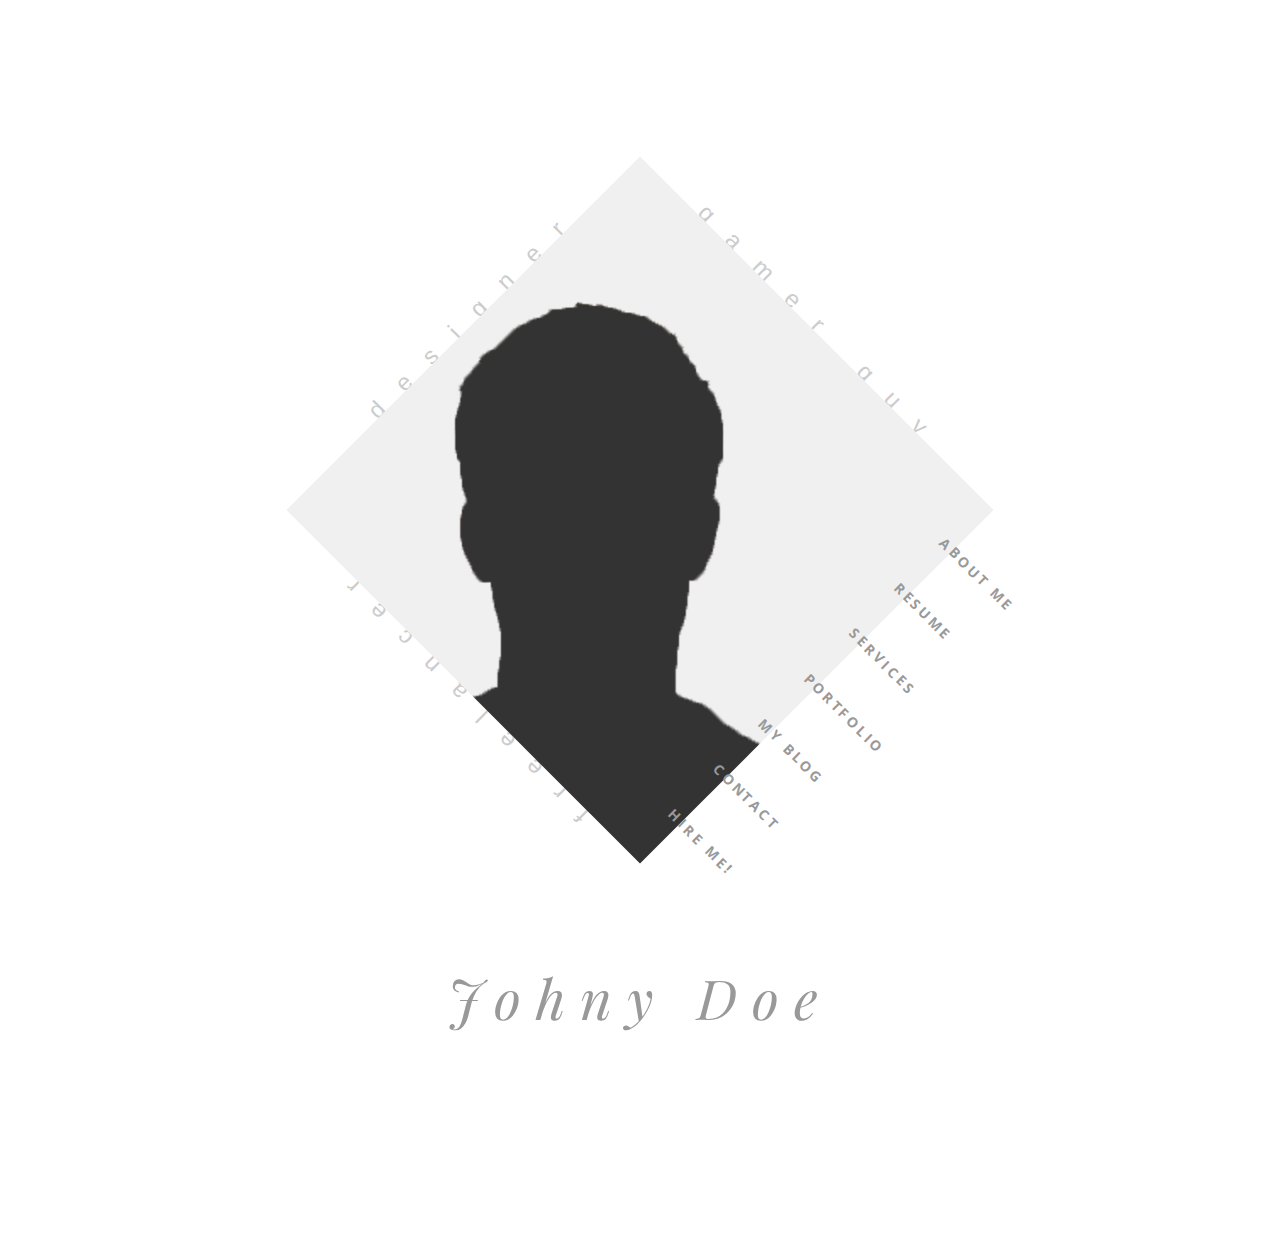
==== index.html @ eb5419cf "Add files via upload" ====
<!DOCTYPE html>
<html class='no-js' >
	
	<head>
		<meta charset="utf-8">
		<meta http-equiv="X-UA-Compatible" content="IE=edge">
		<meta name="viewport" content="width=device-width, initial-scale=1">
		<!-- The above 3 meta tags *must* come first in the head; any other head content must come *after* these tags -->
	
		
		<title>Symp - Responsive One Page VCard/Resume HTML Template</title>
		
		<!--[if lt IE 9]>
		  <script src="//html5shim.googlecode.com/svn/trunk/html5.js"></script>
		<![endif]-->
		
		<link rel='stylesheet' type='text/css' href='bootstrap/css/bootstrap.min.css' >
		<link rel='stylesheet' type='text/css' href='css/ionicons.min.css' >
		
		<link rel='stylesheet' type='text/css' href='css/owl.carousel.css' >
		<link rel='stylesheet' type='text/css' href='css/owl.theme.css' >
		<link rel='stylesheet' type='text/css' href='css/owl.transitions.css' >
		<link rel='stylesheet' type='text/css' href='css/magnific-popup.css' >
		<link rel='stylesheet' type='text/css' href='css/style.css' >
		<link rel='stylesheet' type='text/css' href='css/color-default.css' >
		
		
	</head>
	
	<body>
		
		<!--=============================================================================
			Preloader
		===============================================================================-->
		<div id='preloader' >
			<div class='loader' >
				<img src='img/load.gif' alt='symp' >
			</div>
		</div>
		
		
		
		<!--=============================================================================
			Main Wrapper
		===============================================================================-->
		<div id='wrapper' >
			
			<!--=============================================================================
				Front Section
			===============================================================================-->
			<section class='front-section' >
				
				<div class='container' >
					
					
					<div class='transition-mask' ></div>
					
					
					<div class='front-person-img' >
						
						<!--person's image-->
						<img src='img/man1.png' alt='Symp' >
						<!--/person's image-->
						
					</div>
					
					<!--person's titles-->
					<div class='front-person-titles' >
						
						<!--title1-->
						<span class='t1' >
							Designer
						</span>
						<!--/title1-->
						
						<!--title2-->
						<span class='t2' >
							Gamer guy
						</span>
						<!--/title2-->
						
						<!--title3-->
						<span class='t3' >
							Freelancer
						</span>
						<!--/title3-->
						
					</div>
					<!--/person's titles-->
					
					<nav class='front-person-links' >
						
						<!--
							navigation links, data-section attribute points towards the section with id to be opened. 
						-->
						
						<ul>
							
							<li>
								<a href='#' data-section='about' >About Me</a>
							</li>
							
							<li>
								<a href='#' data-section='resume' >Resume</a>
							</li>
							
							<li>
								<a href='#' data-section='services' >Services</a>
							</li>
							
							<li>
								<a href='#' data-section='portfolio' >Portfolio</a>
							</li>
							
							<li>
								<a href='#' data-section='blog' >My Blog</a>
							</li>
							
							<li>
								<a href='#' data-section='contact' >Contact</a>
							</li>
							
							<li>
								<a href='#' >Hire Me!</a>
							</li>
							
						</ul>
						
					</nav>
					
					
					
					<div class='front-heading text-center' >
						
						<h2>
							Johny Doe
						</h2>
						
					
						
					</div>
					
					
				</div>
				
			</section>
			<!--=============================================================================
				/Front Section
			===============================================================================-->
		
			<!--=============================================================================
				About Section
			===============================================================================-->
			<section id='about' class='about-section section' >
				
				<div class='basic-info section-block' >
					
					<div class='container' >
					
						<div class='section-header text-center' >
							
							<h2>Basic Info About Me</h2>
							
							<!--divider-->
							<div class='divider-draft center' ></div>
							<!--/divider-->
							
							
						</div>
						
						<div class='row' >
							
							<div class='col-md-4' >
								<div class='about-person-img' >
									
									<img src='img/man2.png' alt='symp'>
									
								</div>
							
							</div>
							
							
							<div class='col-md-8 about-info' >
								
								
								
								
								<p>
									Lorem ipsum dolor sit amet, in quodsi vulputate pro. Ius illum vocent mediocritatem an, cum dicta iriure at. Ubique maluisset vel te, his dico vituperata ut. Pro ei phaedrum maluisset. Ex audire suavitate has, ei quodsi tacimates sapientem sed, pri zril ubique ut. Te cum tation munere noluisse. Enim torquatos ne pri, eum mollis salutandi corrumpit et, fugit apeirian duo ad. Ad oportere voluptatibus nec, sea ei civibus praesent. At timeam expetenda inciderint has. Invidunt constituto ne per, paulo omnium quaerendum his eu, cu congue consul cetero cum. Solet honestatis et eum. Lorem ipsum dolor sit amet, in quodsi vulputate pro. Ius illum vocent mediocritatem an, cum dicta iriure at. Ubique maluisset vel te, his dico vituperata ut. Pro ei phaedrum maluisset. Ex audire suavitate has, ei quodsi tacimates sapientem sed, pri zril ubique ut. Te cum tation munere noluisse. Enim torquatos ne pri, eum mollis salutandi corrumpit et, fugit apeirian duo ad.
								</p>
								
								<div class='clearfix' ></div>
								
								
								<ul class='info-list' >
									
									<li>
										<div class='inner' >
											<h4>Name</h4>
											<p>Johny Doe</p>
										</div>
									</li>
									<li>
										<div class='inner' >
											<h4>Age</h4>
											<p>24 Years</p>
										</div>
									</li>
									<li>
										<div class='inner' >
											<h4>Website</h4>
											<p>example.com</p>
										</div>
									</li>
									<li>
										<div class='inner' >
											<h4>Hometown</h4>
											<p>Dokri</p>
										</div>
									</li>
									
									
									
								</ul>
								
								<a href='#' class='symp-btn' >Hire Me For Work</a>
								
								<a href='#' class='symp-btn link-btn' ><i class='ion-ios-download' ></i>Download Resume</a>
								
							</div>
						
							
						
						</div>
						
						
						
						
					</div>
					
					
				</div>
				
				<div class='about-icons section-block' >
					
					<div class='container' >
						
						<div class='row' >
							
							<div class='col-md-3' >
								<div class='service' >
									
									<div class='icon' >
										<i class='ion-ios-lightbulb' ></i>
									</div>
									
									<div class='content' >
										
										<h4>Creative</h4>
										
										<p>
											Ut aboramus, numquam corpora qui naex. Dolore aliquando id duo, voluptua laboramus quo ad.
										</p>
										
									</div>
									
								</div>
							</div>
							
							<div class='col-md-3' >
								<div class='service' >
									
									<div class='icon' >
										<i class='ion-trophy' ></i>
									</div>
									
									<div class='content' >
										
										<h4>Winner</h4>
										
										<p>
											Ut aboramus, numquam corpora qui naex. Dolore aliquando id duo, voluptua laboramus quo ad.
										</p>
										
									</div>
									
								</div>
							</div>
							
							<div class='col-md-3' >
								<div class='service' >
									
									<div class='icon' >
										<i class='ion-ios-glasses' ></i>
									</div>
									
									<div class='content' >
										
										<h4>Smart</h4>
										
										<p>
											Ut aboramus, numquam corpora qui naex. Dolore aliquando id duo, voluptua laboramus quo ad.
										</p>
										
									</div>
									
								</div>
							</div>
							
							<div class='col-md-3' >
								<div class='service' >
									
									<div class='icon' >
										<i class='ion-ios-bolt' ></i>
									</div>
									
									<div class='content' >
										
										<h4>Powerful</h4>
										
										<p>
											Ut aboramus, numquam corpora qui naex. Dolore aliquando id duo, voluptua laboramus quo ad.
										</p>
										
									</div>
									
								</div>
							</div>
							
							
							
							<div class='col-md-3' >
								<div class='service' >
									
									<div class='icon' >
										<i class='ion-help-buoy' ></i>
									</div>
									
									<div class='content' >
										
										<h4>Helper</h4>
										
										<p>
											Ut aboramus, numquam corpora qui naex. Dolore aliquando id duo, voluptua laboramus quo ad.
										</p>
										
									</div>
									
								</div>
							</div>
							
							<div class='col-md-3' >
								<div class='service' >
									
									<div class='icon' >
										<i class='ion-happy' ></i>
									</div>
									
									<div class='content' >
										
										<h4>Intelligent</h4>
										
										<p>
											Ut aboramus, numquam corpora qui naex. Dolore aliquando id duo, voluptua laboramus quo ad.
										</p>
										
									</div>
									
								</div>
							</div>
							
							<div class='col-md-3' >
								<div class='service' >
									
									<div class='icon' >
										<i class='ion-ios-game-controller-b' ></i>
									</div>
									
									<div class='content' >
										
										<h4>Gamer</h4>
										
										<p>
											Ut aboramus, numquam corpora qui naex. Dolore aliquando id duo, voluptua laboramus quo ad.
										</p>
										
									</div>
									
								</div>
							</div>
							
							<div class='col-md-3' >
								<div class='service' >
									
									<div class='icon' >
										<i class='ion-ios-pulse-strong' ></i>
									</div>
									
									<div class='content' >
										
										<h4>Healthy</h4>
										
										<p>
											Ut aboramus, numquam corpora qui naex. Dolore aliquando id duo, voluptua laboramus quo ad.
										</p>
										
									</div>
									
								</div>
							</div>
							
							
							
							
						</div>
						
						
					</div>
				</div>
				
				<div class='funfacts-block section-block' data-stellar-background-ratio='.2' >
					
					<div class='container' >
						
						<div class='row' >
							
							<div class='col-md-3 col-sm-6 funfact' >
								<div class='content' >
									<h4>243</h4>
									<p>Awards Won</p>
								</div>
							</div>
							
							<div class='col-md-3 col-sm-6 funfact' >
								<div class='content' >
									<h4>845</h4>
									<p>Happy Customers</p>
								</div>
							</div>
							
							<div class='col-md-3 col-sm-6 funfact' >
								<div class='content' >
									<h4>938</h4>
									<p>Projects Done</p>
								</div>
							</div>
							
							<div class='col-md-3 col-sm-6 funfact' >
								<div class='content' >
									<h4>342</h4>
									<p>Games Played</p>
								</div>
							</div>
							
						</div>
						
					</div>
					
				</div>
				
				<div class='testimonials-block section-block' >
					<div class='container' >
					
						<div class='section-header text-center' >
							
							<h2 class='animate text-over-block' >Testimonials</h2>
							
							
							<!--divider-->
							<div class='divider-draft center' ></div>
							<!--/divider-->
							
							
						</div>
						
						<div class='row' >
							
							<div class='col-md-8 col-md-offset-2' >
								
								<div class='testimonials-slider' >
									
									<div class='testimonial' >
										<p>
											
											Ad optere volibus nec, sea ei civibus prasent. At timeam expetenda inciderint has. Invidunt constituto ne per, paulo omnium queum his eu, cu congue consul cetero. Invidunt constituto ne per, paulo omnium his eu, cu congue consul cetero.
										
										</p>
										
										<div class='author' >
											<h4>Jack Smith</h4>
											<p>CEO at Google</p>
										</div>
									</div>
									
									<div class='testimonial' >
										<p>
											Ad oportere voluptatibus nec, sea ei civibus praesent. At timeam expetenda inciderint has. Invidunt constituto ne per, paulo omnium quaerendum his eu, cu congue consul cetero. Invidunt constituto ne per, paulo omnium quaerendum his eu, cu congue consul cetero.
										</p>
										
										<div class='author' >
											<h4>Jessica Smith</h4>
											<p>CEO at Google</p>
										</div>
									</div>
									
									<div class='testimonial' >
										<p>
											Ad oportere voluptatibus nec, sea ei civibus praesent. At timeam expetenda inciderint has. Invidunt constituto ne per, paulo omnium quaerendum his eu, cu congue consul cetero. Invidunt constituto ne per, paulo omnium quaerendum his eu, cu congue consul cetero.
										</p>
										
										<div class='author' >
											<h4>Jim Smith</h4>
											<p>CEO at Google</p>
										</div>
									</div>
									
									
									
									
								</div>
								
							</div>
							
						</div>
					
					</div>
				</div>
				
				<div class='footer bg-lightgray section-block' >
					
					<div class='container' >
						
						<div class='row' >
							
							<div class='col-xs-6 text-left' >
								<h4>Johny Doe</h4>
							</div>
							
							<div class='col-xs-6 text-right' >
								<ul class='footer-social' >
									<li>
										<a href='#' >
											<i class='ion-social-facebook' ></i>
										</a>
									</li>
									<li>
										<a href='#' >
											<i class='ion-social-twitter' ></i>
										</a>
									</li>
									<li>
										<a href='#' >
											<i class='ion-social-pinterest' ></i>
										</a>
									</li>
									<li>
										<a href='#' >
											<i class='ion-social-dribbble' ></i>
										</a>
									</li>
								</ul>
							</div>
							
						</div>
						
						
					</div>
					
				</div>
				
				
			</section>
			<!--=============================================================================
				/About Section
			===============================================================================-->
			
			<!--=============================================================================
				Resume Section
			===============================================================================-->
			<section id='resume' class='resume-section section' >
				
				<div class='container' >
					<div class='row' >
						<div class='col-md-6 col-md-offset-3' >
							<div class='section-header text-center' >
								
								<h2 class='animate text-over-block' >My Resume</h2>
								
								<!--divider-->
								<div class='divider-draft center' ></div>
								<!--/divider-->
								
								
							</div>
						</div>
					</div>
				</div>
				
				<div class='timeline-block section-block' >
					<div class='container' >
						<ul class='timeline' >
							
							<li class='timeline-header' >
								<h4>Education</h4>
							</li>
							
							<li>
								
								<div class='timeline-desc' >
									
									<h4>2005-2007</h4>
									
								</div>
								
								<div class='timeline-content' >
									
									<h4>Masters Degree</h4>
									<span>@CSS College Larkana</span>
									
									<p>
										Consul latine iudicabit eu vel. Cu has animal eruditi voluptatibus. Eu volumus explicari sed. Mel mutat vituperata suscipiantur et, et fabellas explicari adipiscing quo.
									</p>
									
								</div>
								
							</li>
							
							<li class='inverse' >
								
								<div class='timeline-desc' >
									
									<h4>2005-2007</h4>
									
								</div>
								
								<div class='timeline-content' >
									
									<h4>Masters Degree</h4>
									<span>@CSS College Larkana</span>
									
									<p>
										Consul latine iudicabit eu vel. Cu has animal eruditi voluptatibus. Eu volumus explicari sed. Mel mutat vituperata suscipiantur et, et fabellas explicari adipiscing quo.
									</p>
									
								</div>
								
							</li>
							
							<li>
								
								<div class='timeline-desc' >
									
									<h4>2005-2007</h4>
									
								</div>
								
								<div class='timeline-content' >
									
									<h4>Masters Degree</h4>
									<span>@CSS College Larkana</span>
									
									<p>
										Consul latine iudicabit eu vel. Cu has animal eruditi voluptatibus. Eu volumus explicari sed. Mel mutat vituperata suscipiantur et, et fabellas explicari adipiscing quo.
									</p>
									
								</div>
								
							</li>
							
							
							<li class='timeline-header' >
								<h4>Experience</h4>
							</li>
							
							
							<li>
								
								<div class='timeline-desc' >
									
									<h4>2005-2007</h4>
									
								</div>
								
								<div class='timeline-content' >
									
									<h4>Web Designer</h4>
									<span>@Themeforest</span>
									
									<p>
										Consul latine iudicabit eu vel. Cu has animal eruditi voluptatibus. Eu volumus explicari sed. Mel mutat vituperata suscipiantur et, et fabellas explicari adipiscing quo.
									</p>
									
								</div>
								
							</li>
							
							<li class='inverse' >
								
								<div class='timeline-desc' >
									
									<h4>2005-2007</h4>
									
								</div>
								
								<div class='timeline-content' >
									
									<h4>Web Developer</h4>
									<span>@CodeCanyon</span>
									
									<p>
										Consul latine iudicabit eu vel. Cu has animal eruditi voluptatibus. Eu volumus explicari sed. Mel mutat vituperata suscipiantur et, et fabellas explicari adipiscing quo.
									</p>
									
								</div>
								
							</li>
							
							<li>
								
								<div class='timeline-desc' >
									
									<h4>2005-2007</h4>
									
								</div>
								
								<div class='timeline-content' >
									
									<h4>Blogger</h4>
									<span>@blogspot</span>
									
									<p>
										Consul latine iudicabit eu vel. Cu has animal eruditi voluptatibus. Eu volumus explicari sed. Mel mutat vituperata suscipiantur et, et fabellas explicari adipiscing quo.
									</p>
									
								</div>
								
							</li>
							
							
						</ul>
					</div>
				</div>
				
				<div class='hobbies-block bg-lightgray section-block' >
					<div class='container' >
						
						<div class='section-header text-center' >
							<h2 class='animate text-over-block' >My Hobbies</h2>
							<!--divider-->
							<div class='divider-draft center' ></div>
							<!--/divider-->
						</div>
						
						<div class='row' >
							
							<div class='col-md-2 col-sm-4 col-xs-6' >
								
								<div class='hobby' >
									
									<div class='icon' >
										<i class='ion-ios-game-controller-b' ></i>
									</div>
									
									<h4>Gaming</h4>
									
								</div>
								
							</div>
							
							<div class='col-md-2 col-sm-4 col-xs-6' >
								
								<div class='hobby' >
									
									<div class='icon' >
										<i class='ion-ios-book' ></i>
									</div>
									
									<h4>Reading</h4>
									
								</div>
								
							</div>
							
							<div class='col-md-2 col-sm-4 col-xs-6' >
								
								<div class='hobby' >
									
									<div class='icon' >
										<i class='ion-ios-chatboxes' ></i>
									</div>
									
									<h4>Chat</h4>
									
								</div>
								
							</div>
							
							<div class='col-md-2 col-sm-4 col-xs-6' >
								
								<div class='hobby' >
									
									<div class='icon' >
										<i class='ion-ios-musical-notes' ></i>
									</div>
									
									<h4>Music</h4>
									
								</div>
								
							</div>
							
							<div class='col-md-2 col-sm-4 col-xs-6' >
								
								<div class='hobby' >
									
									<div class='icon' >
										<i class='ion-beer' ></i>
									</div>
									
									<h4>Drinking</h4>
									
								</div>
								
							</div>
							
							<div class='col-md-2 col-sm-4 col-xs-6' >
								
								<div class='hobby' >
									
									<div class='icon' >
										<i class='ion-ios-football' ></i>
									</div>
									
									<h4>Football</h4>
									
								</div>
								
							</div>
							
							
							
						</div>
						
						
						
					</div>
				</div>
				
				<div class='skills-block section-block' >
					
					<div class='container' >
					
						<div class='section-header text-center' >
							<h2 class='animate text-over-block' >My Skills</h2>
							
							<!--divider-->
							<div class='divider-draft center' ></div>
							<!--/divider-->
							
						</div>
						
						
						<div class='row' >
							
							<div class='col-md-6' >
								
								<div class='skill' >
									
									<h4>HTML/CSS</h4>
									
									<div class='skill-bar' data-percent='90' >
										<div class='bar' >
											<div class='percent' >90%</div>
										</div>
									</div>
									
								</div>
								
								<div class='skill' >
									
									<h4>php</h4>
									
									<div class='skill-bar' data-percent='70' >
										<div class='bar' >
											<div class='percent' >70%</div>
										</div>
									</div>
									
								</div>
								
								<div class='skill' >
									
									<h4>HTML/CSS</h4>
									
									<div class='skill-bar' data-percent='90' >
										<div class='bar' >
											<div class='percent' >90%</div>
										</div>
									</div>
									
								</div>
								
								
								
							</div>
							
							<div class='col-md-6' >
								
								<div class='skill' >
									
									<h4>VB</h4>
									
									<div class='skill-bar' data-percent='90' >
										<div class='bar' >
											<div class='percent' >90%</div>
										</div>
									</div>
									
								</div>
								
								<div class='skill' >
									
									<h4>Wordpress</h4>
									
									<div class='skill-bar' data-percent='85' >
										<div class='bar' >
											<div class='percent' >85%</div>
										</div>
									</div>
									
								</div>
								
								<div class='skill' >
									
									<h4>SEO</h4>
									
									<div class='skill-bar' data-percent='95' >
										<div class='bar' >
											<div class='percent' >95%</div>
										</div>
									</div>
									
								</div>
								
								
								
							</div>
							
							
							
						</div>
						
					</div>
					
				</div>
				
				<div class='footer bg-lightgray section-block' >
					
					<div class='container' >
						
						<div class='row' >
							
							<div class='col-xs-6 text-left' >
								<h4>Johny Doe</h4>
							</div>
							
							<div class='col-xs-6 text-right' >
								<ul class='footer-social' >
									<li>
										<a href='#' >
											<i class='ion-social-facebook' ></i>
										</a>
									</li>
									<li>
										<a href='#' >
											<i class='ion-social-twitter' ></i>
										</a>
									</li>
									<li>
										<a href='#' >
											<i class='ion-social-pinterest' ></i>
										</a>
									</li>
									<li>
										<a href='#' >
											<i class='ion-social-dribbble' ></i>
										</a>
									</li>
								</ul>
							</div>
							
						</div>
						
						
					</div>
					
				</div>
				
				
			</section>
			<!--=============================================================================
				/Resume Section
			===============================================================================-->
			
			
			<!--=============================================================================
				Services Section
			===============================================================================-->
			<section id='services' class='services-section section' >
				
				<div class='container' >
					<div class='row' >
						<div class='col-md-6 col-md-offset-3' >
							<div class='section-header main-title text-center' >
								
								<h2 class='animate text-over-block' >My Services</h2>
								
								<!--divider-->
								<div class='divider-draft center' ></div>
								<!--/divider-->
								
								<p>
									I provide <b>high quality</b> services. My services that I provide are listed below. Hope you will like them. Lorem ipsum dolor.
								</p>
								
							</div>
						</div>
					</div>
				</div>
				
				<div class='services-block section-block' >
					
					<div class='container' >
						
						<div class='row' >
							
							<div class='col-md-3' >
								<div class='service' >
									<div class='icon' >
										<i class='ion-ios-camera' ></i>
									</div>
									
									<div class='content' >
										
										<h4>Photography</h4>
										
										<p>
											Ut aboramus, numquam corpora qui naex. Dolore aliquando id duo, voluptua laboramus quo ad.
										</p>
										
									</div>
								</div>
							</div>
							
							<div class='col-md-3' >
								<div class='service' >
									<div class='icon' >
										<i class='ion-code' ></i>
									</div>
									
									<div class='content' >
										
										<h4>Coding</h4>
										
										<p>
											Ut aboramus, numquam corpora qui naex. Dolore aliquando id duo, voluptua laboramus quo ad.
										</p>
										
									</div>
								</div>
							</div>
							
							<div class='col-md-3' >
								<div class='service' >
									<div class='icon' >
										<i class='ion-ios-lightbulb' ></i>
									</div>
									
									<div class='content' >
										
										<h4>Creativity</h4>
										
										<p>
											Ut aboramus, numquam corpora qui naex. Dolore aliquando id duo, voluptua laboramus quo ad.
										</p>
										
									</div>
								</div>
							</div>
							
							<div class='col-md-3' >
								<div class='service' >
									<div class='icon' >
										<i class='ion-ios-monitor' ></i>
									</div>
									
									<div class='content' >
										
										<h4>Web Design</h4>
										
										<p>
											Ut aboramus, numquam corpora qui naex. Dolore aliquando id duo, voluptua laboramus quo ad.
										</p>
										
									</div>
								</div>
							</div>
							
						</div>
						
						<div class='row' >
							
							<div class='col-md-3' >
								<div class='service' >
									<div class='icon' >
										<i class='ion-ios-camera' ></i>
									</div>
									
									<div class='content' >
										
										<h4>Photography</h4>
										
										<p>
											Ut aboramus, numquam corpora qui naex. Dolore aliquando id duo, voluptua laboramus quo ad.
										</p>
										
									</div>
								</div>
							</div>
							
							<div class='col-md-3' >
								<div class='service' >
									<div class='icon' >
										<i class='ion-code' ></i>
									</div>
									
									<div class='content' >
										
										<h4>Coding</h4>
										
										<p>
											Ut aboramus, numquam corpora qui naex. Dolore aliquando id duo, voluptua laboramus quo ad.
										</p>
										
									</div>
								</div>
							</div>
							
							<div class='col-md-3' >
								<div class='service' >
									<div class='icon' >
										<i class='ion-ios-lightbulb' ></i>
									</div>
									
									<div class='content' >
										
										<h4>Creativity</h4>
										
										<p>
											Ut aboramus, numquam corpora qui naex. Dolore aliquando id duo, voluptua laboramus quo ad.
										</p>
										
									</div>
								</div>
							</div>
							
							<div class='col-md-3' >
								<div class='service' >
									<div class='icon' >
										<i class='ion-ios-monitor' ></i>
									</div>
									
									<div class='content' >
										
										<h4>Web Design</h4>
										
										<p>
											Ut aboramus, numquam corpora qui naex. Dolore aliquando id duo, voluptua laboramus quo ad.
										</p>
										
									</div>
								</div>
							</div>
							
						</div>
						
					</div>
					
				</div>
				
				<div class='pricing-block section-block' >
					<div class='container' >
						
						<div class='section-header text-center' >
							<h2 class='animate text-over-block' >Pricing</h2>
							<!--divider-->
							<div class='divider-draft center' ></div>
							<!--/divider-->
							<p>
								How much I charge
							</p>
						</div>
						
						<div class='row' >
							
							<div class='col-md-4 text-center' >
								
								<div class='pricing-table' >
									
									<div class='header' >
										
										<h4>Personal</h4>
										
										<div class='price' >
											<span class='currency' >$</span>
											<span class='amount' >29</span>
											<span class='period' >/mo</span>
										</div>
										
										
									</div>
									
									<ul class='table-items' >
										
										<li>
											Logo Design
										</li>
										<li>
											PSD to HTML
										</li>
										<li>
											Fixed to Responsive
										</li>
										<li>
											App Development
										</li>
										<li>
											Photography
										</li>
										
									</ul>
									
									<a href='#' class='table-btn' >
										Choose This
									</a>
									
								</div>
								
							</div>
							
							<div class='col-md-4 text-center' >
								
								<div class='pricing-table' >
									
									<div class='header' >
										
										<h4>Creative</h4>
										
										<div class='price' >
											<span class='currency' >$</span>
											<span class='amount' >39</span>
											<span class='period' >/mo</span>
										</div>
										
									</div>
									
									<ul class='table-items' >
										
										<li>
											Logo Design
										</li>
										<li>
											PSD to HTML
										</li>
										<li>
											Fixed to Responsive
										</li>
										<li>
											App Development
										</li>
										<li>
											Photography
										</li>
										
									</ul>
									
									<a href='#' class='table-btn' >
										Choose This
									</a>
									
								</div>
								
							</div>
							
							<div class='col-md-4 text-center' >
								
								<div class='pricing-table' >
									
									<div class='header' >
										
										<h4>Ultimate</h4>
										
										<div class='price' >
											<span class='currency' >$</span>
											<span class='amount' >42</span>
											<span class='period' >/mo</span>
										</div>
										
										
									</div>
									
									<ul class='table-items' >
										
										<li>
											Logo Design
										</li>
										<li>
											PSD to HTML
										</li>
										<li>
											Fixed to Responsive
										</li>
										<li>
											App Development
										</li>
										<li>
											Photography
										</li>
										
									</ul>
									
									<a href='#' class='table-btn' >
										Choose This
									</a>
									
								</div>
								
							</div>
							
						</div>
						
					</div>
				</div>
				
				<div class='process-block bg-lightgray section-block' >
					<div class='container' >
						
						<div class='section-header text-center' >
							<h2>Work Process</h2>
							<!--divider-->
							<div class='divider-draft center' ></div>
							<!--/divider-->
						</div>
						
						<div class='row' >
							
							<div class='col-md-3' >
								
								<div class='process' >
									
									<div class='number' >
										<span>01</span>
									</div>
									
									<div class='content' >
										
										<h4>Design</h4>
										
										<p>
											Lorem ipsum dolor sit amet is simply a dummy text used by typeset industries. Lorem ipsum dolor.
										</p>
										
									</div>
									
								</div>
								
							</div>
							
							<div class='col-md-3' >
								
								<div class='process' >
									
									<div class='number' >
										<span>02</span>
									</div>
									
									<div class='content' >
										
										<h4>Develop</h4>
										
										<p>
											Lorem ipsum dolor sit amet is simply a dummy text used by typeset industries. Lorem ipsum dolor.
										</p>
										
									</div>
									
								</div>
								
							</div>
							
							<div class='col-md-3' >
								
								<div class='process' >
									
									<div class='number' >
										<span>03</span>
									</div>
									
									<div class='content' >
										
										<h4>Publish</h4>
										
										<p>
											Lorem ipsum dolor sit amet is simply a dummy text used by typeset industries. Lorem ipsum dolor.
										</p>
										
									</div>
									
								</div>
								
							</div>
							
							<div class='col-md-3' >
								
								<div class='process last' >
									
									<div class='number' >
										<span>04</span>
									</div>
									
									<div class='content' >
										
										<h4>Enjoy</h4>
										
										<p>
											Lorem ipsum dolor sit amet is simply a dummy text used by typeset industries. Lorem ipsum dolor.
										</p>
										
									</div>
									
								</div>
								
							</div>
							
							
							
						</div>
						
					</div>
				</div>
				
				<div class='testimonials-block section-block' >
					<div class='container' >
					
						<div class='section-header text-center' >
							
							<h2 class='animate text-over-block' >Testimonials</h2>
								
							<!--divider-->
							<div class='divider-draft center' ></div>
							<!--/divider-->
							
							
						</div>
						
						<div class='row' >
							
							<div class='col-md-8 col-md-offset-2' >
								
								<div class='testimonials-slider' >
									
									<div class='testimonial' >
										<p>
											Ad oportere voluptatibus nec, sea ei civibus praesent. At timeam expetenda inciderint has. Invidunt constituto ne per, paulo omnium quaerendum his eu, cu congue consul cetero. Invidunt constituto ne per, paulo omnium quaerendum his eu, cu congue consul cetero.
										</p>
										
										<div class='author' >
											<h4>Jack Smith</h4>
											<p>CEO at Google</p>
										</div>
									</div>
									
									<div class='testimonial' >
										<p>
											Ad oportere voluptatibus nec, sea ei civibus praesent. At timeam expetenda inciderint has. Invidunt constituto ne per, paulo omnium quaerendum his eu, cu congue consul cetero. Invidunt constituto ne per, paulo omnium quaerendum his eu, cu congue consul cetero.
										</p>
										
										<div class='author' >
											<h4>Jessica Smith</h4>
											<p>CEO at Google</p>
										</div>
									</div>
									
									<div class='testimonial' >
										<p>
											Ad oportere voluptatibus nec, sea ei civibus praesent. At timeam expetenda inciderint has. Invidunt constituto ne per, paulo omnium quaerendum his eu, cu congue consul cetero. Invidunt constituto ne per, paulo omnium quaerendum his eu, cu congue consul cetero.
										</p>
										
										<div class='author' >
											<h4>Jim Smith</h4>
											<p>CEO at Google</p>
										</div>
									</div>
									
									
									
									
								</div>
								
							</div>
							
						</div>
					
					</div>
				</div>
				
				<div class='footer bg-lightgray section-block' >
					
					<div class='container' >
						
						<div class='row' >
							
							<div class='col-xs-6 text-left' >
								<h4>Johny Doe</h4>
							</div>
							
							<div class='col-xs-6 text-right' >
								<ul class='footer-social' >
									<li>
										<a href='#' >
											<i class='ion-social-facebook' ></i>
										</a>
									</li>
									<li>
										<a href='#' >
											<i class='ion-social-twitter' ></i>
										</a>
									</li>
									<li>
										<a href='#' >
											<i class='ion-social-pinterest' ></i>
										</a>
									</li>
									<li>
										<a href='#' >
											<i class='ion-social-dribbble' ></i>
										</a>
									</li>
								</ul>
							</div>
							
						</div>
						
						
					</div>
					
				</div>
				
				
			</section>
			<!--=============================================================================
				/Services Section
			===============================================================================-->
			
			
			<!--=============================================================================
				Portfolio Section
			===============================================================================-->
			<section id='portfolio' class='portfolio-section section' >
				
				<div class='portfolio-block section-block' >
					
					<div class='container' >
					
						<div class='row' >
							<div class='col-md-6 col-md-offset-3' >
								
								<div class='section-header text-center' >
								
									<h2 class='animate text-over-block' >Portfolio</h2>
									
									<!--divider-->
									<div class='divider-draft center' ></div>
									<!--/divider-->
									
									<p>
										Check out my works. Lorem ipsum dolor sit amet is simply a dummy text. Lorem ipsum dolor sit amet.
									</p>
								
								</div>
								
							</div>
						</div>
						
						<div id='portfolio-filters' >
							<ul>
								<li>
									<a href='#' data-group='all' class='active' >All</a>
								</li>
								<li>
									<a href='#' data-group='web' >Web</a>
								</li>
								<li>
									<a href='#' data-group='tech' >Tech</a>
								</li>
								<li>
									<a href='#' data-group='photography' >Photography</a>
								</li>
							</ul>
						</div>
						
						<div id='portfolio-grid' class='portfolio-items' >
							
							<div class='item' data-groups='["all","web","photography"]' >
								<div class='inner' >
									
									<img alt='symp' src='img/portfolio/1.jpg' >
									
									<div class='caption' >
										
										<div class='caption-inner' >
										
											<h4>Project Title</h4>
											
											<ul class='links' >
												
												<li>
													<a href='work.html' >
														<i class='ion-ios-plus-empty' ></i>
													</a>
												</li>
												
												<li>
													<a href='img/portfolio/1.jpg' class='image-link' >
														<i class='ion-ios-search' ></i>
													</a>
												</li>
												
											</ul>
										
										</div>
										
										
									</div>
									
								</div>
							</div>
							
							<div class='item' data-groups='["all","photography","tech"]' >
								<div class='inner' >
									
									<img alt='symp' src='img/portfolio/2.jpg' >
									
									<div class='caption' >
										
										<div class='caption-inner' >
										
											<h4>Project Title</h4>
											
											<ul class='links' >
												
												<li>
													<a href='work.html' >
														<i class='ion-ios-plus-empty' ></i>
													</a>
												</li>
												
												<li>
													<a href='img/portfolio/2.jpg' class='image-link' >
														<i class='ion-ios-search' ></i>
													</a>
												</li>
												
											</ul>
										
										</div>
										
										
									</div>
									
								</div>
							</div>
							
							<div class='item' data-groups='["all","web","tech"]' >
								<div class='inner' >
									
									<img alt='symp' src='img/portfolio/3.jpg' >
									
									<div class='caption' >
										
										<div class='caption-inner' >
										
											<h4>Project Title</h4>
											
											<ul class='links' >
												
												<li>
													<a href='work.html' >
														<i class='ion-ios-plus-empty' ></i>
													</a>
												</li>
												
												<li>
													<a href='img/portfolio/3.jpg' class='image-link' >
														<i class='ion-ios-search' ></i>
													</a>
												</li>
												
											</ul>
										
										</div>
										
										
									</div>
									
								</div>
							</div>
							
							<div class='item' data-groups='["all","web"]' >
								<div class='inner' >
									
									<img alt='symp' src='img/portfolio/4.jpg' >
									
									<div class='caption' >
										
										<div class='caption-inner' >
										
											<h4>Project Title</h4>
											
											<ul class='links' >
												
												<li>
													<a href='work.html' >
														<i class='ion-ios-plus-empty' ></i>
													</a>
												</li>
												
												<li>
													<a href='img/portfolio/4.jpg' class='image-link' >
														<i class='ion-ios-search' ></i>
													</a>
												</li>
												
											</ul>
										
										</div>
										
										
									</div>
									
								</div>
							</div>
							
							<div class='item' data-groups='["all","tech"]' >
								<div class='inner' >
									
									<img alt='symp' src='img/portfolio/5.jpg' >
									
									<div class='caption' >
										
										<div class='caption-inner' >
										
											<h4>Project Title</h4>
											
											<ul class='links' >
												
												<li>
													<a href='work.html' >
														<i class='ion-ios-plus-empty' ></i>
													</a>
												</li>
												
												<li>
													<a href='img/portfolio/5.jpg' class='image-link' >
														<i class='ion-ios-search' ></i>
													</a>
												</li>
												
											</ul>
										
										</div>
										
										
									</div>
									
								</div>
							</div>
							
							<div class='item' data-groups='["all","photography"]' >
								<div class='inner' >
									
									<img alt='symp' src='img/portfolio/6.jpg' >
									
									<div class='caption' >
										
										<div class='caption-inner' >
										
											<h4>Project Title</h4>
											
											<ul class='links' >
												
												<li>
													<a href='work.html' >
														<i class='ion-ios-plus-empty' ></i>
													</a>
												</li>
												
												<li>
													<a href='img/portfolio/6.jpg' class='image-link' >
														<i class='ion-ios-search' ></i>
													</a>
												</li>
												
											</ul>
										
										</div>
										
										
									</div>
									
								</div>
							</div>
							
							<div class='item' data-groups='["all","web"]' >
								<div class='inner' >
									
									<img alt='symp' src='img/portfolio/7.jpg' >
									
									<div class='caption' >
										
										<div class='caption-inner' >
										
											<h4>Project Title</h4>
											
											<ul class='links' >
												
												<li>
													<a href='work.html' >
														<i class='ion-ios-plus-empty' ></i>
													</a>
												</li>
												
												<li>
													<a href='img/portfolio/7.jpg' class='image-link' >
														<i class='ion-ios-search' ></i>
													</a>
												</li>
												
											</ul>
										
										</div>
										
										
									</div>
									
								</div>
							</div>
							
							<div class='item' data-groups='["all","tech"]' >
								<div class='inner' >
									
									<img alt='symp' src='img/portfolio/8.jpg' >
									
									<div class='caption' >
										
										<div class='caption-inner' >
										
											<h4>Project Title</h4>
											
											<ul class='links' >
												
												<li>
													<a href='work.html' >
														<i class='ion-ios-plus-empty' ></i>
													</a>
												</li>
												
												<li>
													<a href='img/portfolio/8.jpg' class='image-link' >
														<i class='ion-ios-search' ></i>
													</a>
												</li>
												
											</ul>
										
										</div>
										
										
									</div>
									
								</div>
							</div>
							
							<div class='item' data-groups='["all","photography"]' >
								<div class='inner' >
									
									<img alt='symp' src='img/portfolio/9.jpg' >
									
									<div class='caption' >
										
										<div class='caption-inner' >
										
											<h4>Project Title</h4>
											
											<ul class='links' >
												
												<li>
													<a href='work.html' >
														<i class='ion-ios-plus-empty' ></i>
													</a>
												</li>
												
												<li>
													<a href='img/portfolio/9.jpg' class='image-link' >
														<i class='ion-ios-search' ></i>
													</a>
												</li>
												
											</ul>
										
										</div>
										
										
									</div>
									
								</div>
							</div>
							
							
							
						</div>
						
					</div>
					
				</div>
				
				<div class='footer bg-lightgray section-block' >
					
					<div class='container' >
						
						<div class='row' >
							
							<div class='col-xs-6 text-left' >
								<h4>Johny Doe</h4>
							</div>
							
							<div class='col-xs-6 text-right' >
								<ul class='footer-social' >
									<li>
										<a href='#' >
											<i class='ion-social-facebook' ></i>
										</a>
									</li>
									<li>
										<a href='#' >
											<i class='ion-social-twitter' ></i>
										</a>
									</li>
									<li>
										<a href='#' >
											<i class='ion-social-pinterest' ></i>
										</a>
									</li>
									<li>
										<a href='#' >
											<i class='ion-social-dribbble' ></i>
										</a>
									</li>
								</ul>
							</div>
							
						</div>
						
						
					</div>
					
				</div>
				
			</section>
			<!--=============================================================================
				/Portfolio Section
			===============================================================================-->
			
			
			<!--=============================================================================
				Blog Section
			===============================================================================-->
			<section id='blog' class='blog-section section' >
				
				<div class='container' >
					
					<div class='row' >
						
						<div class='col-md-6 col-md-offset-3' >
							<div class='section-header text-center' >
								
								<h2>My Blog</h2>
								
								<!--divider-->
								<div class='divider-draft center' ></div>
								<!--/divider-->
								
								<p>
									This is my blog where my thoughts live. Check it out to know more about me. Lorem ipsum dolor sit amet.
								</p>
								
							</div>
						</div>
						
					</div>
					
				</div>
			
				<div class='posts-block section-block' >
					
					<div class='container' >
						
						<div class='row' >
							
							<div class='col-md-8' >
								
								<div class='post' >
									
									<div class='media' >
										<img alt='symp' src='img/bg2.jpg' >
									</div>
									
									<div class='content' >
										
										<h4>
											<a href='post.html' >
												Simple Post With Image
											</a>
										</h4>
										
										<ul class='post-icons' >
											
											<li>
												<i class='ion-ios-person' ></i>
												<span>Johny Doe</span>
											</li>
											
											<li>
												<i class='ion-ios-clock' ></i>
												<span>14 June 2015</span>
											</li>
											
											<li>
												<i class='ion-ios-chatbubble' ></i>
												<span>5</span>
											</li>
											
											
											
										</ul>
										
										<p>
											Cu illud lorem putent vel. Eum in movet nostrum referrentur. His ne tantas tractatos. Sit eu saperet antiopam scripserit. Ei albucius consequuntur sea, no nominavi fabellas phaedrum his....
										</p>
										
										<a href='post.html' class='read-more' >
											Read More
											<i class='ion-ios-arrow-thin-right' ></i>
										</a>
										
									</div>
									
								</div>
								
								<div class='post' >
									
									<div class='media' >
										<img alt='symp' src='img/bg2.jpg' >
									</div>
									
									<div class='content' >
										
										<h4>
											<a href='post.html' >
												Simple Post With Image
											</a>
										</h4>
										
										<ul class='post-icons' >
											
											<li>
												<i class='ion-ios-person' ></i>
												<span>Johny Doe</span>
											</li>
											
											<li>
												<i class='ion-ios-clock' ></i>
												<span>14 June 2015</span>
											</li>
											
											<li>
												<i class='ion-ios-chatbubble' ></i>
												<span>5</span>
											</li>
											
											
											
										</ul>
										
										<p>
											Cu illud lorem putent vel. Eum in movet nostrum referrentur. His ne tantas tractatos. Sit eu saperet antiopam scripserit. Ei albucius consequuntur sea, no nominavi fabellas phaedrum his....
										</p>
										
										<a href='post.html' class='read-more' >
											Read More
											<i class='ion-ios-arrow-thin-right' ></i>
										</a>
										
									</div>
									
								</div>
								
								<div class='post' >
									
									<div class='media' >
										<img alt='symp' src='img/bg2.jpg' >
									</div>
									
									<div class='content' >
										
										<h4>
											<a href='post.html' >
												Simple Post With Image
											</a>
										</h4>
										
										<ul class='post-icons' >
											
											<li>
												<i class='ion-ios-person' ></i>
												<span>Johny Doe</span>
											</li>
											
											<li>
												<i class='ion-ios-clock' ></i>
												<span>14 June 2015</span>
											</li>
											
											<li>
												<i class='ion-ios-chatbubble' ></i>
												<span>5</span>
											</li>
											
											
											
										</ul>
										
										<p>
											Cu illud lorem putent vel. Eum in movet nostrum referrentur. His ne tantas tractatos. Sit eu saperet antiopam scripserit. Ei albucius consequuntur sea, no nominavi fabellas phaedrum his....
										</p>
										
										<a href='post.html' class='read-more' >
											Read More
											<i class='ion-ios-arrow-thin-right' ></i>
										</a>
										
									</div>
									
								</div>
								
								<div class='post-more' >
									<a href='#' class='more-link' >
										Load More
									</a>
								</div>
								
							</div>
							
							<div class='col-md-4' >
								
								<div class='sidebar' >
									
									<div class='sidebar-widget' >
										
										<div class='search-box' >
											
											<input type='text' placeholder='Search' class='search-input' >
											
											<a class='search-btn' href='#' >
												<i class='ion-ios-search' ></i>
											</a>
											
										</div>
										
									</div>
									
									<div class='sidebar-widget' >
										<div class='categories-widget' >
										
											<div class='widget-header' >
												<h4>
													<i class='ion-ios-folder' ></i> Categories
												</h4>
											</div>
											
											<ul class='sidebar-list' >
												
												<li>
													<a href='#' >Web Design</a>
												</li>
												
												<li>
													<a href='#' >Travel</a>
												</li>
												
												<li>
													<a href='#' >Life Style</a>
												</li>
												
												<li>
													<a href='#' >Photography</a>
												</li>
												
												<li>
													<a href='#' >Technology</a>
												</li>
												
												
												
											</ul>
										
										</div>
									</div>
									
									<div class='sidebar-widget' >
										
										<div class='widget-header' >
											<h4>
												<i class='ion-document' ></i>
												Recent Posts
											</h4>
										</div>
										
										
											<ul class='sidebar-list' >
												
												<li>
													<a href='#' >
														Your Recent Post's Title. Lorem ipsum dolor sit amet is simply a dummy text.
													</a>
												</li>
												
												<li>
													<a href='#' >
														Your Recent Post's Title. Lorem ipsum dolor sit amet is simply a dummy text.
													</a>
												</li>
												
												<li>
													<a href='#' >
														Your Recent Post's Title. Lorem ipsum dolor sit amet is simply a dummy text.
													</a>
												</li>
												
												<li>
													<a href='#' >
														Your Recent Post's Title. Lorem ipsum dolor sit amet is simply a dummy text.
													</a>
												</li>
												
												
												
											</ul>
										
										
									</div>
									
									<div class='sidebar-widget' >
										<div class='widget-header' >
											
											<h4>
												<i class='ion-archive' ></i>
												Archives
											</h4>
											
											<ul class='sidebar-list' >
												
												<li>
													<a href='#' >
														June (14)
													</a>
												</li>
												
												<li>
													<a href='#' >
														July (10)
													</a>
												</li>
												
												<li>
													<a href='#' >
														August(6)
													</a>
												</li>
												
												
												<li>
													<a href='#' >
														September(7)
													</a>
												</li>
												
												
											
											</ul>
											
										</div>
									</div>
									
									<div class='sidebar-widget' >
										<div class='widget-header' >
											<h4>
												<i class='ion-ios-pricetag' ></i>
												Tags
											</h4>
										</div>
										
										<ul class='sidebar-list list-inline' >
											<li>
												<a href='#' >Design</a>
											</li>
											<li>
												<a href='#' >Tech</a>
											</li>
											<li>
												<a href='#' >Web</a>
											</li>
											<li>
												<a href='#' >Modern</a>
											</li>
											<li>
												<a href='#' >Photography</a>
											</li>
											<li>
												<a href='#' >Life</a>
											</li>
											<li>
												<a href='#' >App</a>
											</li>
											<li>
												<a href='#' >Template</a>
											</li>
											
										</ul>
										
									</div>
									
								</div>
								
							</div>
							
						
						</div>
						
					</div>
					
				</div>
				
				
				<div class='footer bg-lightgray section-block' >
					
					<div class='container' >
						
						<div class='row' >
							
							<div class='col-xs-6 text-left' >
								<h4>Johny Doe</h4>
							</div>
							
							<div class='col-xs-6 text-right' >
								<ul class='footer-social' >
									<li>
										<a href='#' >
											<i class='ion-social-facebook' ></i>
										</a>
									</li>
									<li>
										<a href='#' >
											<i class='ion-social-twitter' ></i>
										</a>
									</li>
									<li>
										<a href='#' >
											<i class='ion-social-pinterest' ></i>
										</a>
									</li>
									<li>
										<a href='#' >
											<i class='ion-social-dribbble' ></i>
										</a>
									</li>
								</ul>
							</div>
							
						</div>
						
						
					</div>
					
				</div>
				
				
			</section>
			<!--=============================================================================
				/Blog Section
			===============================================================================-->
			
			
			<!--=============================================================================
				Contact Section
			===============================================================================-->
			<section id='contact' class='contact-section section' >
				
				<div class='contact-block section-block' >
					<div class='container' >
						<div class='row' >
							<div class='col-md-6 col-md-offset-3' >
							
								<div class='section-header text-center' >
									<h2 class='animate text-over-block' >Contact Me</h2>
									<!--divider-->
									<div class='divider-draft center' ></div>
									<!--/divider-->
									<p>
										I'm available for freelancing. If you want something to be built or just to say hi, feel free to shoot me a message.
									</p>
								</div>
							
							</div>
						</div>
						
						<div class='row' >
							<div class='col-md-8 col-md-offset-2' >
								
								<form id='contact-form' class='contact-form' action='mail.php' method='post' data-toggle='validator' >
									
									<div id='contact-form-result' ></div>
									
									<div class='row' >
										
										<div class='col-md-6' >
											
											<div class='form-group' >
												<input type='text' class='form-control' placeholder='Name' required>
												
												<div class='help-block with-errors' ></div>
											</div>
										
										</div>
										
										<div class='col-md-6' >
											<div class='form-group' >
												<input type='email' class='form-control' placeholder='Email' required>
												
												<div class='help-block with-errors' ></div>
							
											</div>
										</div>
										
									</div>
									
									<div class='row' >
										
										<div class='col-md-6' >
											<div class='form-group' >
												<input type='text' class='form-control' placeholder='Phone' required>
												<div class='help-block with-errors' ></div>
												
											</div>
										</div>
										
										<div class='col-md-6' >
											<div class='form-group' >
												<input type='text' class='form-control' placeholder='Website' required>
												<div class='help-block with-errors' ></div>
												
											</div>
										</div>
										
									</div>
									
									<div class='form-group' >
										<textarea rows='5' class='form-control' placeholder='Message' required></textarea>
										<div class='help-block with-errors' ></div>
									</div>
									
									<div class='form-group text-center' >
										<button type='submit' class='symp-btn' >Send Message</button>
									</div>
									
									
								</form>
							</div>
						</div>

						
					</div>
				</div>
			
				
				<div class='footer bg-lightgray section-block' >
					
					<div class='container' >
						
						<div class='row' >
							
							<div class='col-xs-6 text-left' >
								<h4>Johny Doe</h4>
							</div>
							
							<div class='col-xs-6 text-right' >
								<ul class='footer-social' >
									<li>
										<a href='#' >
											<i class='ion-social-facebook' ></i>
										</a>
									</li>
									<li>
										<a href='#' >
											<i class='ion-social-twitter' ></i>
										</a>
									</li>
									<li>
										<a href='#' >
											<i class='ion-social-pinterest' ></i>
										</a>
									</li>
									<li>
										<a href='#' >
											<i class='ion-social-dribbble' ></i>
										</a>
									</li>
								</ul>
							</div>
							
						</div>
						
						
					</div>
					
				</div>
				
				
			</section>
			<!--=============================================================================
				/Contact Section
			===============================================================================-->
			
			
			<!--close button-->
			<div class='close-btn' >
				<span></span>
				<span></span>
			</div>
			<!--/close button-->
			
			
		</div>
		<!--=============================================================================
			/Main Wrapper
		===============================================================================-->
		
		
		<!--=============================================================================
			JavaScript Files
		===============================================================================-->
		<script src='js/jquery.min.js' ></script>
		<script src='js/jquery.stellar.min.js' ></script>
		<script src='js/modernizr.js' ></script>
		<script src='js/owl.carousel.min.js' ></script>
		<script src='js/jquery.shuffle.min.js' ></script>
		<script src='js/jquery.magnific-popup.min.js' ></script>
		<script src='js/validator.min.js' ></script>
		<script src='js/smoothscroll.js' ></script>
		<script src='js/script.js' ></script>
		
		
		
	</body>
	
</html>
---- css/style.css ----
/*=======================================================================
	
	Item Name 		|		Symp - Responsive One Page VCard/Resume Template
	
	Author Name		|		Noman Ali Samejo
	
-------------------------------------------------------------------------
	CSS Structure
-------------------------------------------------------------------------
	
	01- General CSS
	02- Preloader
	03- Front Section
	04- About Section
	05- Resume Section
	06- Services Section
	07- Blog Section
	08- Portfolio Section
	09- Contact Section
	10- Work Page
	11- Single Post Page
	12- Responsive CSS
	
	*Colors are in separate files.
	
=======================================================================*/






/*Importing Google Fonts */
@import url(https://fonts.googleapis.com/css?family=Raleway:400,700,600,300|Playfair+Display:700italic,400italic|Crimson+Text:400italic,600italic|Open+Sans:400,700);

/*=======================================================================
	General CSS
=======================================================================*/
*{
	margin:0;
	padding:0;
	outline:none;
	font-family: Open Sans, sans-serif;
}
h1, h2, h3, h4, h5, h6,
.h1, .h2, .h3, .h4, .h5, .h6{
	font-weight:bold;
	font-family: Raleway, sans-serif;
}
::-webkit-scrollbar{
	height:10px;
	width:10px;
	background:#FFF;
}
::-webkit-scrollbar-thumb{
	background:#BBB;
	border:solid 2px #FFF;
}
::-webkit-scrollbar-thumb:hover{
	background:#888;
}
::-moz-scrollbar{
	height:10px;
	width:10px;
	background:#FFF;
}
::-moz-scrollbar-thumb{
	background:#BBB;
	border:solid 2px #FFF;
}
::-moz-scrollbar-thumb:hover{
	background:#888;
}
img{
	max-width:100%;
}
.parallax{
	background-size:cover;
}
body.section-show{
	overflow:hidden;
}
body a.close-btn,
body.section-show .close-btn{
	opacity:1;
	z-index:100;
	-webkit-transition:opacity .4s 1.2s ease, background .3s ease;
	-moz-transition:opacity .4s 1.2s ease, background .3s ease;
	transition:opacity .4s 1.2s ease, background .3s ease;
	overflow:hidden;
}
.close-btn{
	position:fixed;
	height:64px;
	width:64px;
	cursor:pointer;
	display:block;
	top:18px;
	right:18px;
	opacity:0;
	z-index:-99;
}
.close-btn > span{
	height:3px;
	width:40px;
	background:#BBB;
	position:absolute;
	top:50%;
	left:50%;
	margin-left:-20px;
	margin-top:-1.5px;
}
.close-btn > span:before{
	content: ' ';
	position:absolute;
	top:0;
	width:0;
	height:inherit;
	background:#B7A389;
}
.close-btn > span:nth-of-type(1){
	-webkit-transform:rotate(45deg);
	-moz-transform:rotate(45deg);
	-ms-transform:rotate(45deg);
	-o-transform:rotate(45deg);
	transform:rotate(45deg);
}
.close-btn > span:nth-of-type(2){
	-webkit-transform:rotate(-45deg);
	-moz-transform:rotate(-45deg);
	-ms-transform:rotate(-45deg);
	-o-transform:rotate(-45deg);
	transform:rotate(-45deg);
}
.close-btn > span:nth-of-type(1):before{
	left:0;
}
.close-btn > span:nth-of-type(2):before{
	right:0;
}
.close-btn:hover > span{
	background:transparent;
}
.close-btn:hover > span:before{
	-webkit-transition:all .3s ease;
	-moz-transition:all .3s ease;
	transition:all .3s ease;
	width:100%;
}
.close-btn:hover > span:nth-of-type(2):before{
	-webkit-transition-delay:.3s;	
	-moz-transition-delay:.3s;	
	transition-delay:.3s;	
}
.section-header h2{
	font-size:32px;
	letter-spacing:6px;
	color:#333;
	margin-top:0;
	margin-bottom:35px;
	font-weight:300;
}
.section-header p{
	margin-top:30px;
	line-height:1.7em;
	color:#8A8A8A;
	font-size:16px;
}
#wrapper{
	overflow-x:hidden;
}
.front-section{
	background:#FFF;
}
.section{
	position:fixed;
	left:0;
	right:0;
	top:0;
	bottom:0;
	border:solid 4px #BBB;
	padding-top:100px;
	z-index:-9;
	background:#FFF;
	overflow-y:auto;
	opacity:0;
	visibility:hidden;
	transition: all .3s ease;
}
body.section-show .section.active{
	-webkit-transition:opacity .4s 1.2s ease;
	-moz-transition:opacity .4s 1.2s ease;
	transition:opacity .4s 1.2s ease;
	z-index:99;
	opacity:1;
	visibility:visible;
}
.bg-lightgray{
	background:#F5F5F5;
}
.footer{
	padding:30px 0;
	background:#FFF;
	border-top:solid 1px #F0F0F0;
}
.footer h4{
	font-size:18px;
	letter-spacing:4px;
	margin:0;
	margin-top:3.5px;
	font-style:italic;
	font-family:'Playfair Display', serif;
	color:#999;
}
.footer-social{
	margin:0;
	padding:0;
	list-style:none;
	font-size:0;
}
.footer-social > li{
	display:inline-block;
	*display:inline;
	*zoom:1;
	margin-left:30px;
}
.footer-social > li > a{
	text-decoration:none;
	height:26px;
	width:26px;
	line-height:26px;
	vertical-align:middle;
	-webkit-transform:rotate(45deg);
	-moz-transform:rotate(45deg);
	-ms-transform:rotate(45deg);
	-o-transform:rotate(45deg);
	transform:rotate(45deg);
	-webkit-transition:all .3s ease-in-out;
	-moz-transition:all .3s ease-in-out;
	transition:all .3s ease-in-out;
	display:block;
	text-align:center;
	color:#BBB;
	background:#F0F0F0;
	font-size:0;
}
.footer-social > li > a > i{
	-webkit-transform:rotate(-45deg);
	-moz-transform:rotate(-45deg);
	-ms-transform:rotate(-45deg);
	-o-transform:rotate(-45deg);
	transform:rotate(-45deg);
	display:inline-block;
	*display:inline;
	*zoom:1;
	line-height:inherit;
	width:inherit;
	height:inherit;
	vertical-align:middle;
}
.footer-social > li > a > i:before{
	font-size:14px;
	line-height:1em;
	vertical-align:middle;
}
.footer-social > li > a:hover{
	background:#B7A389;
	color:#FFF;
}
.section-block > .container,
.section-block{
	position:relative;
}
.section-block{
	overflow:hidden;
}

/*=======================================================================
	Preloader
=======================================================================*/
.js #preloader{
	position:fixed;
	top:0;
	left:0;
	right:0;
	bottom:0;
	background:#FFF;
	z-index:199;
	-webkit-transition:all .5s ease;
	-moz-transition:all .5s ease;
	transition:all .5s ease;
}
.js #preloader .loader{
	position:absolute;
	top:50%;
	left:50%;
	-webkit-transform:translate(-50%, -50%);	
	-moz-transform:translate(-50%, -50%);	
	-ms-transform:translate(-50%, -50%);	
	-o-transform:translate(-50%, -50%);	
	transform:translate(-50%, -50%);	
}
.js body.loaded #preloader{
	-webkit-transform:scale(.6) translateY(-100%);
	-moz-transform:scale(.6) translateY(-100%);
	-ms-transform:scale(.6) translateY(-100%);
	-o-transform:scale(.6) translateY(-100%);
	transform:scale(.6) translateY(-100%);
	opacity:0;
	visibility:hidden;
	z-index:-1;
}
.no-js #preloader{
	display:none;
}

.divider-draft{
	position:relative;
	height:2px;
	background:#333;
	width:40px;
	display:block;
	margin:15px 0;
}
.divider-draft:before,
.divider-draft:after{
	content: ' ';
	width:25px;
	height:1px;
	background:#333;
	position:absolute;
	left:0;
}
.divider-draft.center{
	margin:auto;
}
.divider-draft.center:before,
.divider-draft.center:after{
	right:0;
	margin:auto;
}
.divider-draft:before{
	top:-6px;
}
.divider-draft:after{
	bottom:-6px;
}

/*=======================================================================
	Front Section
=======================================================================*/
body.section-show .transition-mask{
	position:absolute;
	top:260px;
	height:500px;
	width:500px;
	left:0;
	right:0;
	margin:auto;
	z-index:22;
	transform:rotate(45deg);
	overflow:hidden;
	-webkit-animation: fill2 .8s .4s both ease;
	-moz-animation: fill2 .8s .4s both ease;
	animation: fill2 .8s .4s both ease;
}
body .transition-mask:before{
	content: ' ';
	position:absolute;
	bottom:0;
	right:0;
	height:100%;
	width:100%;
}
body.section-show .transition-mask:before{
	-webkit-animation: fill .4s both ease;
	-moz-animation: fill .4s both ease;
	animation: fill .4s both ease;
	background:#CCC;
}

@-webkit-keyframes fill2{
	0%{
		transform:rotate(45deg);
	}
	100%{
		z-index:50;
		transform:rotate(0deg);
		height:100%;
		width:100%;
		top:0;
		bottom:auto;
	}
}
@keyframes fill2{
	0%{
		-webkit-transform:rotate(45deg);
		-moz-transform:rotate(45deg);
		-ms-transform:rotate(45deg);
		-o-transform:rotate(45deg);
		transform:rotate(45deg);
	}
	100%{
		z-index:50;
		-webkit-transform:rotate(0deg);
		-moz-transform:rotate(0deg);
		-ms-transform:rotate(0deg);
		-o-transform:rotate(0deg);
		transform:rotate(0deg);
		height:100%;
		width:100%;
		top:0;
		bottom:auto;
	}
}



@-webkit-keyframes fill{
	0%{
		width:0%;
	}
	100%{
		width:100%;
	}
}

@keyframes fill{
	0%{
		width:0%;
	}
	100%{
		width:100%;
	}
}



.front-section{
	padding-top:60px;
	padding-bottom:200px;
	position:relative;
}
.front-heading{
	text-align:center;
	margin-top:190px;
}
.front-heading > h2{
	font-size:55px;
	font-weight:lighter;
	letter-spacing:15px;
	position:relative;
	position:relative;
	line-height:1em;
	display:inline-block;
	*display:inline;
	*zoom:1;
	z-index:10;
	color:#999;
	font-family: 'Playfair Display', serif;
	font-style:italic;
}

.front-person-img{
	width:500px;
	height:500px;
	overflow:hidden;
	background:#F0F0F0;
	position:relative;
	z-index:15;
	-webkit-transition:height .5s .3s ease, transform .5s .8s ease;
	-moz-transition:height .5s .3s ease, transform .5s .8s ease;
	transition:height .5s .3s ease, transform .5s .8s ease;
	margin:200px auto;
	margin-bottom:0;
	-webkit-transform:rotate(45deg);
	-moz-transform:rotate(45deg);
	-ms-transform:rotate(45deg);
	-o-transform:rotate(45deg);
	transform:rotate(45deg);
	border-radius:0;
}
.front-person-img > img{
	max-width:100%;
	vertical-align:bottom;
	-webkit-transform:rotate(-45deg) translateY(40px);
	-moz-transform:rotate(-45deg) translateY(40px);
	-ms-transform:rotate(-45deg) translateY(40px);
	-o-transform:rotate(-45deg) translateY(40px);
	transform:rotate(-45deg) translateY(40px);
}

.front-person-titles{
	position:relative;
	z-index:10;
	height:500px;
	width:500px;
	margin:auto;
	margin-top:-500px;
	-webkit-transform:rotate(45deg);
	-moz-transform:rotate(45deg);
	-ms-transform:rotate(45deg);
	-o-transform:rotate(45deg);
	transform:rotate(45deg);
}
.front-person-titles > span{
	position:absolute;
	z-index:5;
	display:block;
	width:100%;
	font-family:Hind, sans-serif;
	color:#CCC;
	text-align:center;
	font-size:24px;
	letter-spacing:25px;
	line-height:1em;
	text-transform:lowercase;
}
.front-person-titles > .t1{
	left:5px;
	bottom:0;
	-webkit-transform:rotate(-90deg) translateY(-100%);
	-moz-transform:rotate(-90deg) translateY(-100%);
	-ms-transform:rotate(-90deg) translateY(-100%);
	-o-transform:rotate(-90deg) translateY(-100%);
	transform:rotate(-90deg) translateY(-100%);
	-webkit-transform-origin:0% 0%;
	-moz-transform-origin:0% 0%;
	-ms-transform-origin:0% 0%;
	-o-transform-origin:0% 0%;
	transform-origin:0% 0%;
}
.front-person-titles > .t2{
	top:5px;
	left:0;
	-webkit-transform:translateY(-100%);
	-moz-transform:translateY(-100%);
	-ms-transform:translateY(-100%);
	-o-transform:translateY(-100%);
	transform:translateY(-100%);
}
.front-person-titles > .t3{
	left:0;
	bottom:5px;
	-webkit-transform:translateY(100%) rotate(180deg);
	-moz-transform:translateY(100%) rotate(180deg);
	-ms-transform:translateY(100%) rotate(180deg);
	-o-transform:translateY(100%) rotate(180deg);
	transform:translateY(100%) rotate(180deg);
}


.front-person-links{
	margin:auto;
	width:500px;
	height:500px;
	margin-top:-500px;
	z-index:25;
	-webkit-transform: rotate(45deg);
	-moz-transform: rotate(45deg);
	-ms-transform: rotate(45deg);
	-o-transform: rotate(45deg);
	transform: rotate(45deg);
	position:relative;
}

.front-person-links > ul > li{
	display:block;
}
.front-person-links > ul{
	font-size:0;
	z-index:99;
	position:absolute;
	text-align:left;
	white-space:nowrap;
	left:100%;
	top:50%;
	-webkit-transform:translateY(-50%);
	-moz-transform:translateY(-50%);
	-ms-transform:translateY(-50%);
	-o-transform:translateY(-50%);
	transform:translateY(-50%);
	margin:0;
	padding:0;
	list-style:none;
	margin-left:-15px;
}
.front-person-links > ul > li > a{
	font-weight:bold;
	display:block;
	font-size:14px;
	padding:25px 0;
	cursor:pointer;
	-webkit-transition:all .3s ease;
	-moz-transition:all .3s ease;
	transition:all .3s ease;
	position:relative;
	color:#999;
	text-align:left;
	text-transform:uppercase;
	letter-spacing:3px;
	text-decoration:none;
	line-height:1em;
}
.front-person-links > ul > li > a:before,
.front-person-links > ul > li > a:after{
	content: ' ';
	height:6px;
	width:15px;
	background:#CCC;
	display:inline-block;
	*display:inline;
	*zoom:1;
	vertical-align:middle;
	margin-right:15px;
	font-size:0;
	-webkit-transition:all .3s ease;
	-moz-transition:all .3s ease;
	transition:all .3s ease;
	display:none;
}
.front-person-links > ul > li > a:after{
	margin-left:15px;
	margin-right:0;
	display:none;
}
.front-person-links > ul > li > a:hover{
	color:#B7A389;
}
.front-person-links > ul > li > a:hover:after,
.front-person-links > ul > li > a:hover:before{
	width:25px;
	background:#999;
}


/*=======================================================================
	About Section
=======================================================================*/
.about-section{
	padding-top:0;
}
.about-icons{
	padding-top:110px;
	padding-bottom:0px;
}
.basic-info{
	padding-top:100px;
	padding-bottom:100px;
	position:relative;
	border-bottom:solid 1px #F0F0F0;
}
.basic-info .section-header{
	margin-bottom:80px;
}
.about-info > p{
	line-height:1.8em;
	margin-top:-.4em;
}
.about-person-img{
	text-align:center;
}
.about-person-img > img{
	max-width:100%;
}
.info-list{
	list-style:none;
	padding:0;
	margin:0;
	position:relative;
	z-index:10;
	margin-top:20px;
	margin-bottom:60px;
}
.info-list:before,
.info-list:after{
	content:' ';
	display:table;
}
.info-list:after{
	clear:both;
}
.info-list > li{
	margin-bottom:20px;
	float:left;
	width:25%;
}
.info-list > li > .inner{
	padding:15px 0;
}
.info-list > li > *{
	line-height:1em;
	margin:0;
}
.info-list > li > .inner > h4{
	font-size:13px;
	letter-spacing:4px;
	margin-right:16px;
	margin-bottom:8px;
	display:block;
	color:#333;
}
.info-list > li > .inner > p{
	font-size:16px;
	color:#777;
	display:block;
}
.funfacts-block{
	padding-top:60px;
	padding-bottom:20px;
	background-image:url(../img/bg-funfacts.jpg);
	background-size:cover;
	background-attachment:fixed;
}
.funfact{
	position:relative;
	text-align:center;
	margin-bottom:40px;
}
.funfact:after{
	content: ' ';
	position:absolute;
	height:16px;
	width:16px;
	right:-10px;
	top:50%;
	margin-top:-10px;
	border:solid 1px #FFF;
	-webkit-transform:rotate(45deg);
	-moz-transform:rotate(45deg);
	-ms-transform:rotate(45deg);
	-o-transform:rotate(45deg);
	transform:rotate(45deg);
	opacity:.4;
	filter:Alpha(opacity=40);
}
.funfact:last-of-type:after{
	display:none;
}
@media (max-width: 992px){
	.funfact:nth-of-type(2):after{
		display:none;
	}	
}
@media (max-width: 768px){
	.funfact:after{
		display:none;
	}	
}

.funfact > .content > h4{
	margin:0;
	color:#FFF;
	font-size:55px;
	margin-bottom:5px;
}
.funfact > .content > p{
	color:#FFF;
	letter-spacing:2px;
	margin-bottom:0;
	font-size:13px;
	opacity:.8;
}
.testimonials-block{
	padding:100px 0;
}
.testimonials-block .section-header{
	margin-bottom:45px;
}
.testimonials-slider{
	position:relative;
}
.testimonial{
	text-align:center;
}
.testimonial > p{
	font-size:22px;
	line-height:1.6em;
	color:#777;
	font-family:crimson text, serif;
	font-weight:lighter;
	font-style:italic;
}
.testimonial > .author{
	margin-top:45px;
}
.testimonial > .author > h4{
	margin:0;
	text-transform:uppercase;
	letter-spacing:2px;
	font-size:14px;
}
.testimonial > .author > p{
	color:#777;
}
.testimonials-slider .owl-controls{
	margin-top:27px;
}
.testimonials-slider .owl-controls > .owl-pagination > .owl-page > span{
	height:16px;
	width:16px;
	border-radius:0;
	border:solid 1px #B7A389;
	-webkit-transform:rotate(-45deg);
	-moz-transform:rotate(-45deg);
	-ms-transform:rotate(-45deg);
	-o-transform:rotate(-45deg);
	transform:rotate(-45deg);
	margin:11px;
	background:transparent;
	opacity:.6;
	-webkit-transition:all .3s ease;
	-moz-transition:all .3s ease;
	transition:all .3s ease;
}
.testimonials-slider .owl-controls > .owl-pagination > .owl-page.active > span,
.testimonials-slider .owl-controls > .owl-pagination > .owl-page:hover > span{
	background:#B7A389;
	opacity:.8;
}
.testimonials-slider .owl-controls > .owl-pagination > .owl-page.active > span{
	opacity:1;
}
/*=======================================================================
	Resume Section
=======================================================================*/
.timeline-block{
	padding-bottom:100px;
}
.timeline-block .timeline{
	padding-bottom:90px;
	margin-top:100px;
}
.timeline{
	position:relative;
	list-style:none;
	margin:0;
}
.timeline:before{
	content: ' ';
	position:absolute;
	top:0;
	left:50%;
	margin-left:-1px;
	height:100%;
	width:2px;
	background:#BBB;
	border-radius: 0 0 5px 5px;
}
.timeline > li:before,
.timeline > li:after{
	content: ' ';
	display:table;
}
.timeline > li:after{
	clear:both;
}
.timeline > li > .timeline-desc{
	float:right;
}
.timeline > li > .timeline-desc > h4{
	font-size:14px;
	letter-spacing:2px;
	margin-top:0;
}
.timeline > li > .timeline-content{
	float:left;
	text-align:right;
	position:relative;
}
.timeline > li.inverse > .timeline-content{
	float:right;
	text-align:left;
}
.timeline > li.inverse > .timeline-desc{
	float:left;
	text-align:right;
}
.timeline > li{
	margin:70px 0;
	position:relative;
}
.timeline > li:not(.timeline-header):before{
	content: ' ';
	position:absolute;
	top:0;
	left:50%;
	height:11px;
	width:11px;
	-webkit-transform:translateX(-50%) rotate(45deg);
	-moz-transform:translateX(-50%) rotate(45deg);
	-ms-transform:translateX(-50%) rotate(45deg);
	-o-transform:translateX(-50%) rotate(45deg);
	transform:translateX(-50%) rotate(45deg);
	background:#B7A389;
}
.timeline > li > div{
	width:50%;
	padding:0 35px;
}
.timeline > li > .timeline-content > h4{
	margin-top:0;
	margin-bottom:7px;
	letter-spacing:2px;
	font-size:20px;
}
.timeline > li > .timeline-content > span{
	display:block;
	margin-bottom:15px;
	color:#BBB;
}
.timeline > li > .timeline-content > p{
	margin:0;
	line-height:1.7em;
	color:#777;
}
.timeline > li.timeline-header{
	background:#FFF;
	position:relative;
	z-index:10;
	text-align:center;
	margin-bottom:100px;
	margin-top:100px;
}
.timeline > li.timeline-header > h4{
	font-weight:bold;
	text-transform:uppercase;
	font-size:16px;
	display:inline-block;
	*display:inline;
	*zoom:1;
	position:relative;
	margin:0;
	letter-spacing:4px;
}
.timeline > li.timeline-header:first-of-type{
	margin-top:0;
}
.timeline > li.timeline-header > h4:before,
.timeline > li.timeline-header > h4:after{
	content: ' ';
	display:block;
	height:2px;
	background:#BBB;
	margin:0 -5px;
	margin-top:8px;
}
.timeline > li.timeline-header > h4:before{
	margin-top:0;
	margin-bottom:8px;
}
@media (max-width:992px){
	.timeline > li:before,
	.timeline:before{
		display:none;
	}
	.timeline > li > .timeline-desc{
		opacity:.5;
		text-align:right;
		float:left;
	}
	.timeline > li.inverse > .timeline-desc{
		text-align:left;
		float:right;
	}
	.timeline > li > div{
		width:85%;
		float:none;
		display:block;
		margin-left:auto;
		margin-right:auto;
	}
	.timeline > li > .timeline-content{
		text-align:right;
	}
}
.hobbies-block{
	padding-top:100px;
	padding-bottom:30px;
}
.hobbies-block .section-header{
	margin-bottom:100px;
}
.hobby{
	position:relative;
	text-align:center;
	margin-bottom:70px;
	-webkit-transition:all .3s ease-in-out;
	-moz-transition:all .3s ease-in-out;
	transition:all .3s ease-in-out;
}
.hobby > .icon{
	font-size:0;
	background:#B7A389;
	color:#FFF;
	-webkit-transform:rotate(45deg);
	-moz-transform:rotate(45deg);
	-ms-transform:rotate(45deg);
	-o-transform:rotate(45deg);
	transform:rotate(45deg);
	width:80px;
	height:80px;
	line-height:80px;
	margin:auto;
	margin-bottom:40px;
	-webkit-transition:all .3s ease-in-out;
	-moz-transition:all .3s ease-in-out;
	transition:all .3s ease-in-out;
	position:relative;
	top:0;
}
.hobby:hover > .icon{
	top:-15px;
}
.hobby > .icon > i{
	display:block;
	height:inherit;
	width:inherit;
	line-height:inherit;
	text-align:center;
	-webkit-transform:rotate(-45deg);
	-moz-transform:rotate(-45deg);
	-ms-transform:rotate(-45deg);
	-o-transform:rotate(-45deg);
	transform:rotate(-45deg);
}
.hobby > .icon > i:before{
	vertical-align:middle;
	font-size:45px;
	line-height:1em;
}
.hobby > h4{
	font-size:18px;
	letter-spacing:2px;
	margin-top:0;
	margin-top:2px;
}
.skills-block{
	padding:100px 0;
	padding-bottom:40px;
}
.skills-block .section-header{
	margin-bottom:80px;
}
.skill{
	position:relative;
	margin-bottom:60px;
}
.skill > h4{
	font-size:14px;
	margin-top:0;
	margin-bottom:5px;
	letter-spacing:2px;
	color:#B7A389;
}
.skill > .skill-bar{
	height:10px;
	background:#F0F0F0;
}
.skill > .skill-bar > .bar{
	background:#888;
	height:100%;
	width:0;
	position:relative;
}
.skill > .skill-bar > .bar > .percent{
	position:absolute;
	padding:4px 7px;
	background:#888;
	color:#FFF;
	bottom:100%;
	right:0;
	font-size:11px;
	margin-bottom:10px;
}
.skill > .skill-bar > .bar > .percent:after{
	content: ' ';
	position:absolute;
	border-bottom:solid 7px transparent;
	border-right:solid 7px #888;
	bottom:-7px;
	right:0;
}

/*=======================================================================
	Services Section
=======================================================================*/
.services-section .main-title{
	margin-bottom:80px;
}
.services-block{
	padding-top:50px;
	padding-bottom:0;
	border-bottom:solid 1px #F0F0F0;
}
.service{
	position:relative;
	text-align:center;
	margin-bottom:120px;
}
.service > .icon{
	-webkit-transform:rotate(45deg);
	-moz-transform:rotate(45deg);
	-ms-transform:rotate(45deg);
	-o-transform:rotate(45deg);
	transform:rotate(45deg);
	height:90px;
	width:90px;
	line-height:90px;
	vertical-align:middle;
	text-align:center;
	margin:auto;
	-webkit-transition:all .3s ease-in-out;
	-moz-transition:all .3s ease-in-out;
	transition:all .3s ease-in-out;
	font-size:0;
	background:#B7A389;
	color:#FFF;
	position:relative;
	top:0;
}
.service:hover > .icon{
	top:-15px;
}
.service > .icon > i:before{
	line-height:1em;
	vertical-align:middle;
	font-size:45px;
}
.service > .icon > i{
	display:inline-block;
	line-height:inherit;
	height:inherit;
	width:inherit;
	-webkit-transform:rotate(-45deg);
	-moz-transform:rotate(-45deg);
	-ms-transform:rotate(-45deg);
	-o-transform:rotate(-45deg);
	transform:rotate(-45deg);
}
.service > .content > h4{
	font-size:20px;
	margin-top:50px;
	margin-bottom:8px;
	letter-spacing:2px;
}
.service > .content > p{
	line-height:1.6em;
	color:#777;
}
.pricing-block{
	padding:120px 0;
}
.pricing-block .section-header{
	margin-bottom:90px;
}
.pricing-table{
	max-width:300px;
	margin:auto;
	background:#F4F4F4;
	padding:35px 0;
	-webkit-transition:all .3s ease;
	-moz-transition:all .3s ease;
	transition:all .3s ease;
}
.pricing-table > .header > h4{
	font-size:18px;
	text-transform:uppercase;
	margin:0;
}
.pricing-table > .header > .price{
	margin-bottom:30px;
	margin-top:30px;
}
.pricing-table > .header > .price > span{
	display:inline-block;
	*display:inline;
	*zoom:1;
	line-height:1em;
}
.pricing-table > .header > .price > .currency{
	vertical-align:top;
	margin-top:12px;
}
.pricing-table > .header > .price > .amount{
	font-weight:bold;
	font-size:80px;
}
.pricing-table > .header > .price > .period{
	text-transform:uppercase;
	letter-spacing:2px;
	font-size:12px;
}
.pricing-table > .table-items{
	list-style:none;
	padding:0;
	margin:0;
	margin-top:25px;
	margin-bottom:30px;
}
.pricing-table > .table-items > li{
	padding:10px 0;
}

.pricing-table > .table-btn{
	padding:11px 22px;
	background:#333;
	color:#FFF;
	text-decoration:none;
	display:inline-block;
	*display:inline;
	*zoom:1;
	-webkit-transition:all .3s ease;
	-moz-transition:all .3s ease;
	transition:all .3s ease;
}
.pricing-table > .table-btn:hover{
	background:#B7A389;
}
.process-block{
	padding:100px 0;
}
.process-block .section-header{
	margin-bottom:80px;
}
.process{
	position:relative;
}
.process > .number{
	font-size:16px;
	font-weight:bold;
	display:inline-block;
	*display:inline;
	*zoom:1;
	line-height:1em;
	margin-bottom:15px;
	position:relative;
	-webkit-transform:rotate(45deg);
	-moz-transform:rotate(45deg);
	-ms-transform:rotate(45deg);
	-o-transform:rotate(45deg);
	transform:rotate(45deg);
	border:solid 1px #B7A389;
	-webkit-transition:all .3s ease-in-out;
	-moz-transition:all .3s ease-in-out;
	transition:all .3s ease-in-out;
	color:#B7A389;
}
.process:hover > .number{
	color:#FFF;
	background:#B7A389;
}
.process > .number > span{
	transform:rotate(-45deg);
	display:block;
	height:28px;
	width:28px;
	line-height:28px;
	text-align:center;
	position:relative;
}
.process > .number > span:before{
	content: ' ';
	border-top:solid 8px transparent;
	border-bottom:solid 8px transparent;
	border-left:solid 8px #B7A389;
	position:absolute;
	top:50%;
	margin-top:-8px;
	right:-43px;
}
.process.last > .number > span:before{
	border:solid 4px #B7A389;
	margin-top:-4px;
}
.process > .number > span:after{
	content: ' ';
	position:absolute;
	height:2px;
	background:#B7A389;
	width:30px;
	right:-35px;
	top:50%;
	margin-top:-1px;
}
.process > .content > h4{
	font-size:20px;
	letter-spacing:2px;
	margin-bottom:15px;
}
.process > .content > p{
	line-height:1.7em;
	color:#777;
}
/*=======================================================================
	Blog Section
=======================================================================*/
.posts-block{
	padding:90px 0;
}
.posts-block .section-header{
	margin-bottom:60px;
}
.post{
	position:relative;
	margin-bottom:60px;
}
.post > .media > img{
	max-width:100%;
}
.post > .content{
	margin-top:25px;
}
.post > .content > h4{
	font-size:24px;
	margin-top:0;
	margin-bottom:8px;
}
.post > .content > h4 > a{
	color:inherit;
	text-decoration:none;
	-webkit-transition:all .3s ease;
	-moz-transition:all .3s ease;
	transition:all .3s ease;
}
.post > .content > h4 > a:hover{
	color:#B7A389;
}
.post > .content > p{
	line-height:1.8em;
	color:#777;
	margin-bottom:22px;
}
.post .post-icons{
	position:relative;
	margin:0;
	padding:0;
	font-size:0;
	margin-bottom:22px;
}
.post .post-icons > li{
	display:inline-block;
	*display:inline;
	*zoom:1;
	font-size:14px;
	color:#777;
	padding-right:20px;
}
.post .post-icons > li > i{
	margin-right:5px;
}
.post .read-more{
	color:#333;
	text-decoration:none;
	display:inline-block;
	*display:inline;
	*zoom:1;
}
.post .read-more:hover{
	color:#B7A389;
}
.post .read-more > i{
	vertical-align:middle;
	font-size:1.5em;
	margin-left:8px;
	position:relative;
}
.post-more{
	text-align:center;
	margin-bottom:50px;
}
.post-more .more-link,
body .symp-btn{
	display:inline-block;
	*display:inline;
	*zoom:1;
	padding:12px 22px;
	background:#333;
	color:#FFF;
	-webkit-transition:all .3s ease;
	-moz-transition:all .3s ease;
	transition:all .3s ease;
	border:none;
	text-decoration:none !important;
}
.post-more .more-link:hover,
.symp-btn:hover{
	background:#B7A389;
	color:#FFF;
}
.symp-btn.link-btn{
	background:transparent;
	color:#999;
}
.symp-btn.link-btn > i{
	margin-right:8px;
}
.symp-btn.link-btn:hover{
	color:#333;
	background:transparent;
}
.sidebar{
	position:relative;
}

@media(min-width: 992px){
	.sidebar{
		padding-left:40px;
	}
}
.search-box{
	position:relative;
}
.search-box > .search-input{
	display:block;
	width:100%;
	border:none;
	padding:0 9px;
	height:40px;
	line-height:40px;
	padding-right:47px;
	background:#F0F0F0;
	border:solid 1px #F0F0F0;
	-webkit-transition:all .3s ease;
	-moz-transition:all .3s ease;
	transition:all .3s ease;
}
.search-box > .search-input:focus{
	background:#FFF;
}
.search-box > .search-btn{
	position:absolute;
	top:0;
	right:0;
	height:40px;
	width:40px;
	line-height:40px;
	background:#E0E0E0;
	vertical-align:middle;
	text-align:center;
	font-size:20px;
	color:#333;
	text-decoration:none;
	
}
.search-box > .search-btn:hover{
	background:#D0D0D0;
}
.widget-header{
	position:relative;
	margin-top:60px;
	margin-bottom:15px;
}
.widget-header > h4{
	letter-spacing:2px;
}
.widget-header > h4 > i{
	margin-right:8px;
}
.sidebar-list{
	padding:0;
	margin:0;
	list-style:none;
}
.sidebar-list > li > a{
	padding:7px 0;
	color:#777;
	text-decoration:none;
	display:block;
	line-height:1.6em;
}
.sidebar-list > li > a:hover{
	color:#B7A389;
}
.sidebar-list.list-inline{
	font-size:0;
}
.sidebar-list.list-inline > li{
	font-size:14px;
}

/*=======================================================================
	Portfolio Section
=======================================================================*/
.portfolio-block{
	padding-bottom:100px;
}
.portfolio-block .section-header{
	margin-bottom:45px;
}
.portfolio-items > .item{
	width:33.333%;
	position:relative;
}
@media(max-width:992px){
	.portfolio-items > .item{
		width:50%;
	}
}
@media(max-width:768px){
	.portfolio-items > .item{
		width:100%;
	}
}
.portfolio-items > .item > .inner > img{
	width:100%;
}
.portfolio-items > .item > .inner{
	position:relative;
}
.portfolio-items > .item > .inner > .caption{
	position:absolute;
	top:0;
	left:0;
	right:0;
	bottom:0;
	background:#333;
	background:rgba(51,51,51,.8);
	color:#FFF;
	text-align:center;
	z-index:10;
	opacity:0;
	visibility:hidden;
	-webkit-transition:all .3s ease;
	-moz-transition:all .3s ease;
	transition:all .3s ease;
}
.portfolio-items > .item > .inner:hover > .caption{
	opacity:1;
	visibility:visible;
}

.portfolio-items > .item > .inner > .caption > .caption-inner{
	position:absolute;
	top:50%;
	left:50%;
	-webkit-transform:translate(-50%, -50%);
	-moz-transform:translate(-50%, -50%);
	-ms-transform:translate(-50%, -50%);
	-o-transform:translate(-50%, -50%);
	transform:translate(-50%, -50%);
	width:75%;
}
.portfolio-items > .item > .inner > .caption > .caption-inner > h4{
	font-size:22px;
	margin:0;
	margin-bottom:30px;
	opacity:0;
	visibility:hidden;
	-webkit-transform:translateY(15px);
	-moz-transform:translateY(15px);
	-ms-transform:translateY(15px);
	-o-transform:translateY(15px);
	transform:translateY(15px);
	-webkit-transition:all .3s .1s ease;
	-moz-transition:all .3s .1s ease;
	transition:all .3s .1s ease;
}
.portfolio-items > .item > .inner:hover > .caption > .caption-inner > h4{
	-webkit-transform:translateY(0);
	-moz-transform:translateY(0);
	-ms-transform:translateY(0);
	-o-transform:translateY(0);
	transform:translateY(0);
	opacity:1;
	visibility:visible;
}
.portfolio-items > .item > .inner > .caption > .caption-inner > .links{
	list-style:none;
	color:#FFF;
}
.portfolio-items > .item > .inner > .caption > .caption-inner > .links > li{
	display:inline-block;
	*display:inline;
	*zoom:1;
	margin:0 11px;
	opacity:0;
	visibility:hidden;
	-webkit-transform:translateY(15px);
	-moz-transform:translateY(15px);
	-ms-transform:translateY(15px);
	-o-transform:translateY(15px);
	transform:translateY(15px);
	-webkit-transition:all .3s .2s ease;
	-moz-transition:all .3s .2s ease;
	transition:all .3s .2s ease;
}
.portfolio-items > .item > .inner > .caption > .caption-inner > .links > li:nth-of-type(2){
	-webkit-transition-delay: .3s;
	-moz-transition-delay: .3s;
	transition-delay: .3s;
}
.portfolio-items > .item > .inner:hover > .caption > .caption-inner > .links > li{
	-webkit-transform:translateY(0);
	-moz-transform:translateY(0);
	-ms-transform:translateY(0);
	-o-transform:translateY(0);
	transform:translateY(0);
	opacity:1;
	visibility:visible;
}
.portfolio-items > .item > .inner > .caption > .caption-inner > .links > li > a{
	display:block;
	height:30px;
	width:30px;
	line-height:30px;
	font-size:0;
	border:solid 1px #FFF;
	color:#FFF;
	-webkit-transform:rotate(45deg);
	-moz-transform:rotate(45deg);
	-ms-transform:rotate(45deg);
	-o-transform:rotate(45deg);
	transform:rotate(45deg);
}
.portfolio-items > .item > .inner > .caption > .caption-inner > .links > li > a > i{
	display:block;
	height:inherit;
	width:inherit;
	line-height:inherit;
	vertical-align:middle;
	-webkit-transform:rotate(-45deg);
	-moz-transform:rotate(-45deg);
	-ms-transform:rotate(-45deg);
	-o-transform:rotate(-45deg);
	transform:rotate(-45deg);
}
.portfolio-items > .item > .inner > .caption > .caption-inner > .links > li > a > i:before{
	font-size:16px;
	vertical-align:middle;
	line-height:1em;
}
.portfolio-items > .item > .inner > .caption > .caption-inner > .links > li > a:hover{
	background:#FFF;
	background:rgba(255,255,255,.9);
	color:#333;
}
#portfolio-filters{
	text-align:center;
	margin-bottom:45px;
}
#portfolio-filters > ul{
	margin:0;
	padding:0;
	list-style:none;
	font-size:0;
}
#portfolio-filters > ul > li{
	display:inline-block;
	*display:inline;
	*zoom:1;
	font-size:14px;
	padding:0 26px;
	position:relative;
}
#portfolio-filters > ul > li:last-of-type:after{
	display:none;
}
#portfolio-filters > ul > li:after{
	content: ' ';
	position:absolute;
	right:-9px;
	top:50%;
	margin-top:-3px;
	height:6px;
	width:6px;
	border:solid 1px #E5E5E5;
	transform:rotate(45deg);
}
#portfolio-filters > ul > li > a{
	display:block;
	color:#999;
	text-decoration:none;
}
#portfolio-filters > ul > li > a:hover,
#portfolio-filters > ul > li > a.active{
	color:#333;
}
#portfolio-filters > ul > li > a.active{
	text-decoration:line-through;
}
/*=======================================================================
	Contact Section
=======================================================================*/
.contact-block{
	padding-bottom: 100px;
}
.contact-section .section-header{
	margin-bottom:60px;
}
.form-control{
	padding:10px;
	height:auto;
	border:solid 1px #BBB;
	-webkit-box-shadow:none;
	-moz-box-shadow:none;
	box-shadow:none;
	border-radius:0;
	vertical-align:middle;
}
.form-control:focus{
	border-color:#B7A389;
	-webkit-box-shadow:none;
	-moz-box-shadow:none;
	box-shadow:none;	
}
.contact-form .form-group{
	margin-bottom:25px;
}
.contact-form .alert{
	border-radius:0;
}

/*=======================================================================
	Work Page
=======================================================================*/
.single-work{
	padding-top:80px;
	padding-bottom:130px;
}
.work-info{
	list-style:none;
	margin:0;
	margin-top:50px;
}
@media(min-width:992px){
	.work-info{
		padding-left:25px;
		margin-top:0;
	}
}
.work-info > li{
	margin-bottom:55px;
	margin-top:5px;
	padding:0;
}
.work-info > li > h4 > i{
	margin-right:8px;
}
.work-info > li > h4{
	font-size:16px;
	letter-spacing:2px;
	margin:0;
	margin-bottom:10px;
	font-weight:bold;
}
.work-info > li > p{
	color:#777;
}

.work-content > .block{
	margin-top:60px;
}
.work-content > .block h4{
	font-size:18px;
	margin-bottom:15px;
	letter-spacing:2px;
}
.work-content > .block p{
	line-height:1.9em;
}


/*=======================================================================
	Single Post Page
=======================================================================*/
.blog-page .post > .content > .post-icons{
	margin-bottom:30px;
}
.blog-page .post > .content > h4{
	font-size:28px;
	margin-bottom:10px;
}
.blog-page .post > .content > p{
	line-height:2em;
	text-align:justify;
}





/*=======================================================================
	Responsive CSS
=======================================================================*/
@media (max-width:992px){
	.about-person-img{
		margin-bottom:40px;
		text-align:center;
	}
	.info-list > li{
		width:50%;
	}
	.front-section{
		padding-bottom:110px;
	}
	.front-heading > h2{
		font-size:50px;
	}
	.front-person-img{
		height:360px;
		width:360px;
	}
	.front-person-img > img{
		-webkit-transform:rotate(-45deg) translateY(45px);
		-moz-transform:rotate(-45deg) translateY(45px);
		-ms-transform:rotate(-45deg) translateY(45px);
		-o-transform:rotate(-45deg) translateY(45px);
		transform:rotate(-45deg) translateY(45px);
	}
	.front-person-links{
		-webkit-transform:rotate(0deg);
		-moz-transform:rotate(0deg);
		-ms-transform:rotate(0deg);
		-o-transform:rotate(0deg);
		transform:rotate(0deg);
		margin-top:110px;
		text-align:center;
		position:relative;
		margin-bottom:0;
		width:auto;
		height:auto;
	}
	.front-person-links > ul{
		top:0;
		left:auto;
		position:relative;
		display:inline-block;
		*display:inline;
		*zoom:1;
		-webkit-transform:none;
		-moz-transform:none;
		-ms-transform:none;
		-o-transform:none;
		transform:none;
	}
	.front-person-links > ul > li{
		margin-bottom:1px;
		display:block;
	}
	.front-person-links > ul > li > a:before,
	.front-person-links > ul > li > a:after{
		position:absolute;
		left:0;
		height:2px;
		top:50%;
		margin-top:-1px;
		display:block;
		-webkit-box-shadow:none;
		-moz-box-shadow:none;
		box-shadow:none;
		opacity:.5;
		display:none;
	}
	.front-person-links > ul > li > a:after{
		left:auto;
		right:0;
	}
	.front-person-links > ul > li > a:hover:before{
		width:15px;
	}
	.front-person-links > ul > li > a{
		text-align:center;
		padding:22px 48px;
		display:block;
		font-size:22px;
		letter-spacing:2px;
		text-transform:none;
	}
	.front-person-titles{
		margin-top:125px;
		transform:none;
		text-align:center;
		width:80%;
		height:auto;
		opacity:1;
	}
	.front-person-titles > span{
		position:relative;
		transform:none !important;
		display:block;
		margin:25px 0;
		letter-spacing:10px;
		font-size:16px;
		text-transform:uppercase;
		top:auto !important;
		left:auto !important;
		bottom:auto !important;
	}
	
	.front-heading{
		margin-top:80px;
	}
}
@media (max-width:768px){
	
	.front-person-links{
		margin-top:65px;
	}
	.front-person-img{
		width:65%;
		padding-top:65%;
		height:0;
		margin-top:120px;
	}
	.front-person-img > img{
		-webkit-transform:rotate(-45deg) translateY(45px);
		-moz-transform:rotate(-45deg) translateY(45px);
		-ms-transform:rotate(-45deg) translateY(45px);
		-o-transform:rotate(-45deg) translateY(45px);
		transform:rotate(-45deg) translateY(100px);
		position:absolute;
		bottom:0;
		left:-40px;
	}
}
---- css/color-default.css ----
.post-more .more-link:hover,
.symp-btn:hover,
.process:hover > .number,
.pricing-table > .table-btn:hover,
.service > .icon,
.hobby > .icon,
.timeline > li:not(.timeline-header):before,
.footer-social > li > a:hover,
.process > .number > span:after,
.testimonials-slider .owl-controls > .owl-pagination > .owl-page.active > span,
.testimonials-slider .owl-controls > .owl-pagination > .owl-page:hover > span,
.close-btn > span:before{
	background:#B7A389;
}
.sidebar-list > li > a:hover,
.post .read-more:hover,
.post > .content > h4 > a:hover,
.process > .number,
.skill > h4,
.front-person-links > ul > li > a:hover{
	color:#B7A389;
}
.testimonials-slider .owl-controls > .owl-pagination > .owl-page > span,
.form-control:focus,
.process.last > .number > span:before,
.process > .number{
	border-color:#B7A389;
}
.process > .number > span:before{
	border-left-color:#B7A389;
}
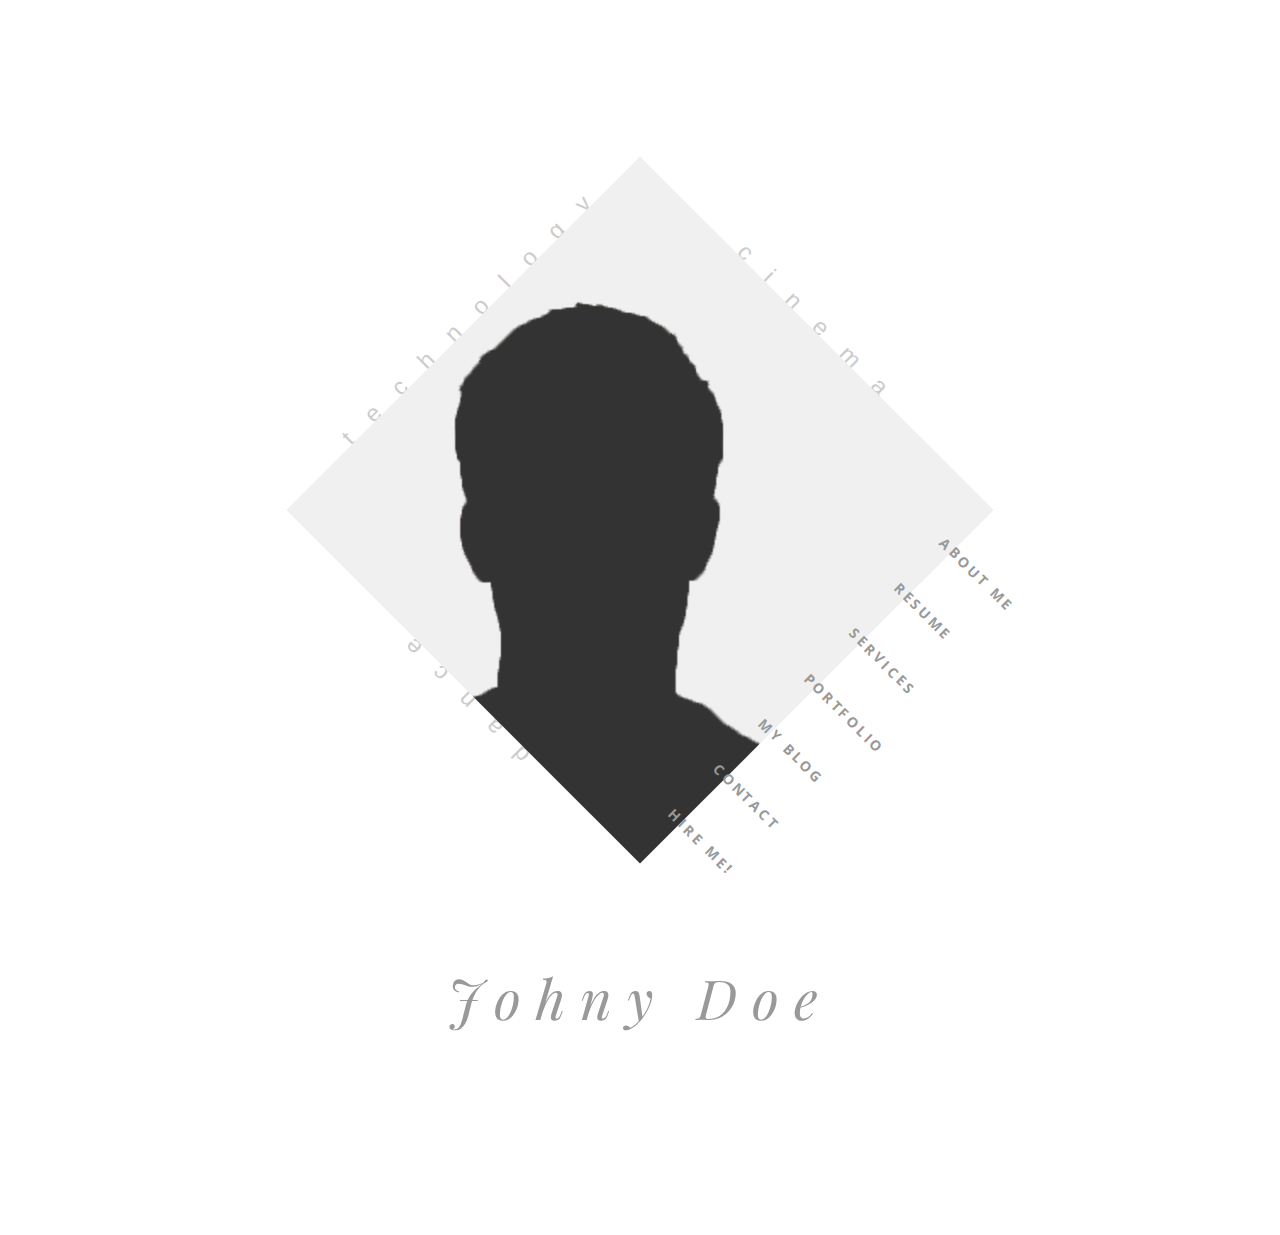
==== commit b0860134: "index.html" ====
--- a/index.html
+++ b/index.html
@@ -8,7 +8,7 @@
 		<!-- The above 3 meta tags *must* come first in the head; any other head content must come *after* these tags -->
 	
 		
-		<title>Symp - Responsive One Page VCard/Resume HTML Template</title>
+		<title>PB</title>
 		
 		<!--[if lt IE 9]>
 		  <script src="//html5shim.googlecode.com/svn/trunk/html5.js"></script>
@@ -69,19 +69,19 @@
 						
 						<!--title1-->
 						<span class='t1' >
-							Designer
+							TECHNOLOGY
 						</span>
 						<!--/title1-->
 						
 						<!--title2-->
 						<span class='t2' >
-							Gamer guy
+							CINEMA
 						</span>
 						<!--/title2-->
 						
 						<!--title3-->
 						<span class='t3' >
-							Freelancer
+							DANCE
 						</span>
 						<!--/title3-->
 						
@@ -2583,4 +2583,4 @@
 		
 	</body>
 	
-</html>+</html>
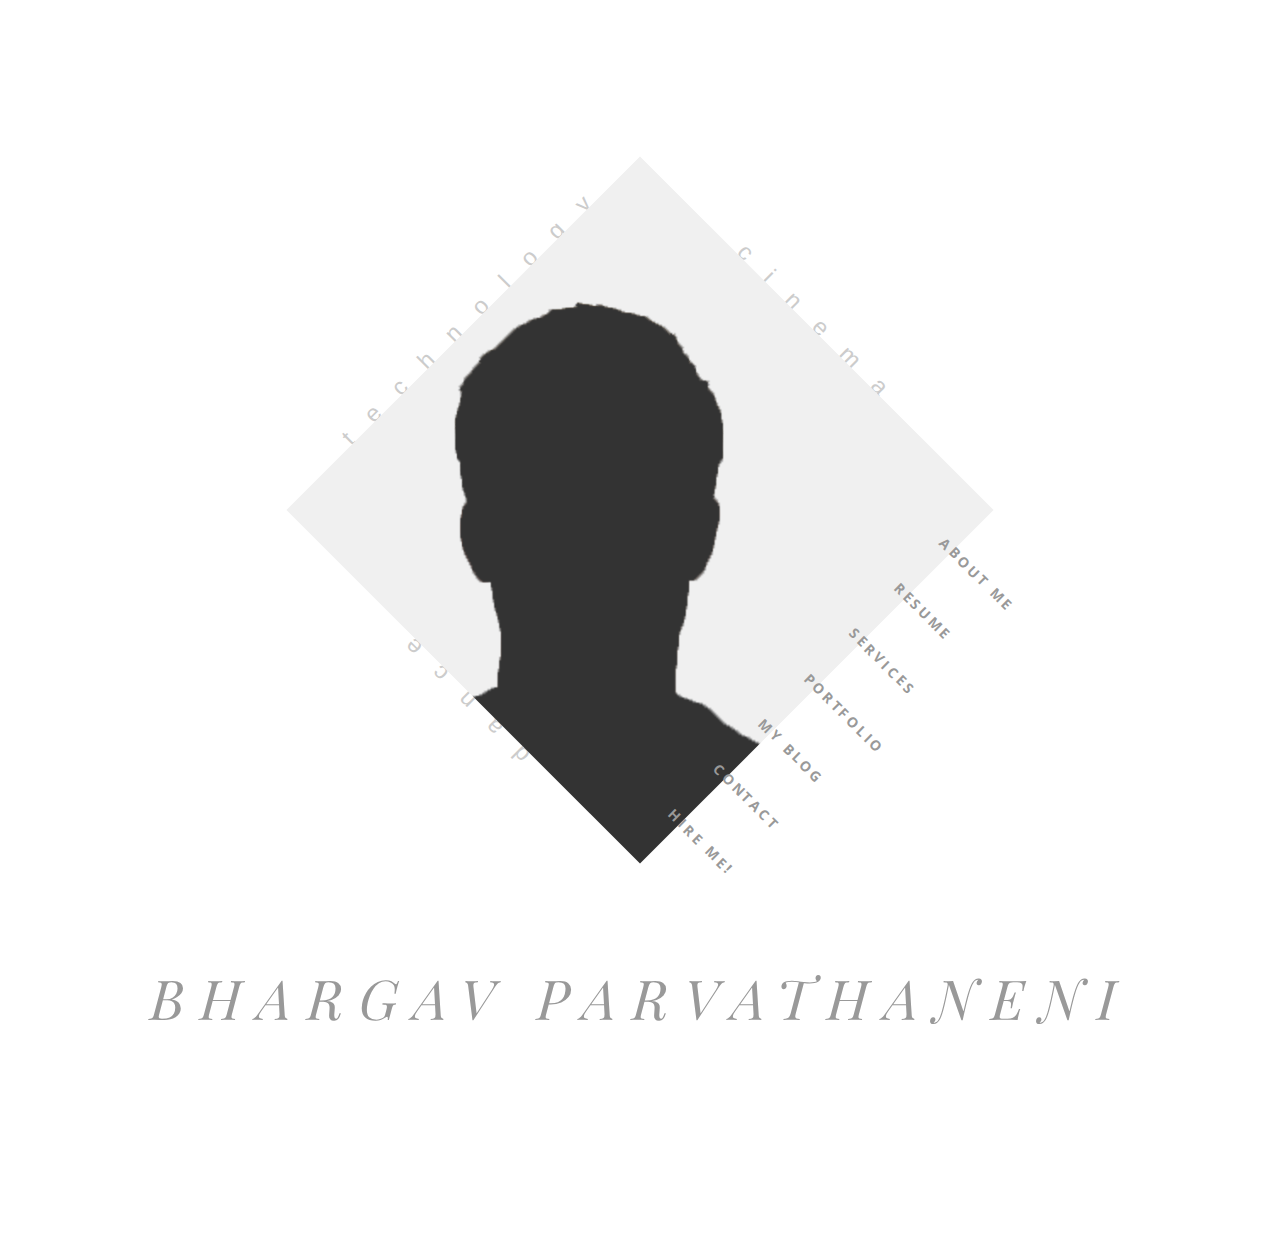
==== commit 3335bc1e: "index.html" ====
--- a/index.html
+++ b/index.html
@@ -133,7 +133,7 @@
 					<div class='front-heading text-center' >
 						
 						<h2>
-							Johny Doe
+							BHARGAV PARVATHANENI
 						</h2>
 						
 					
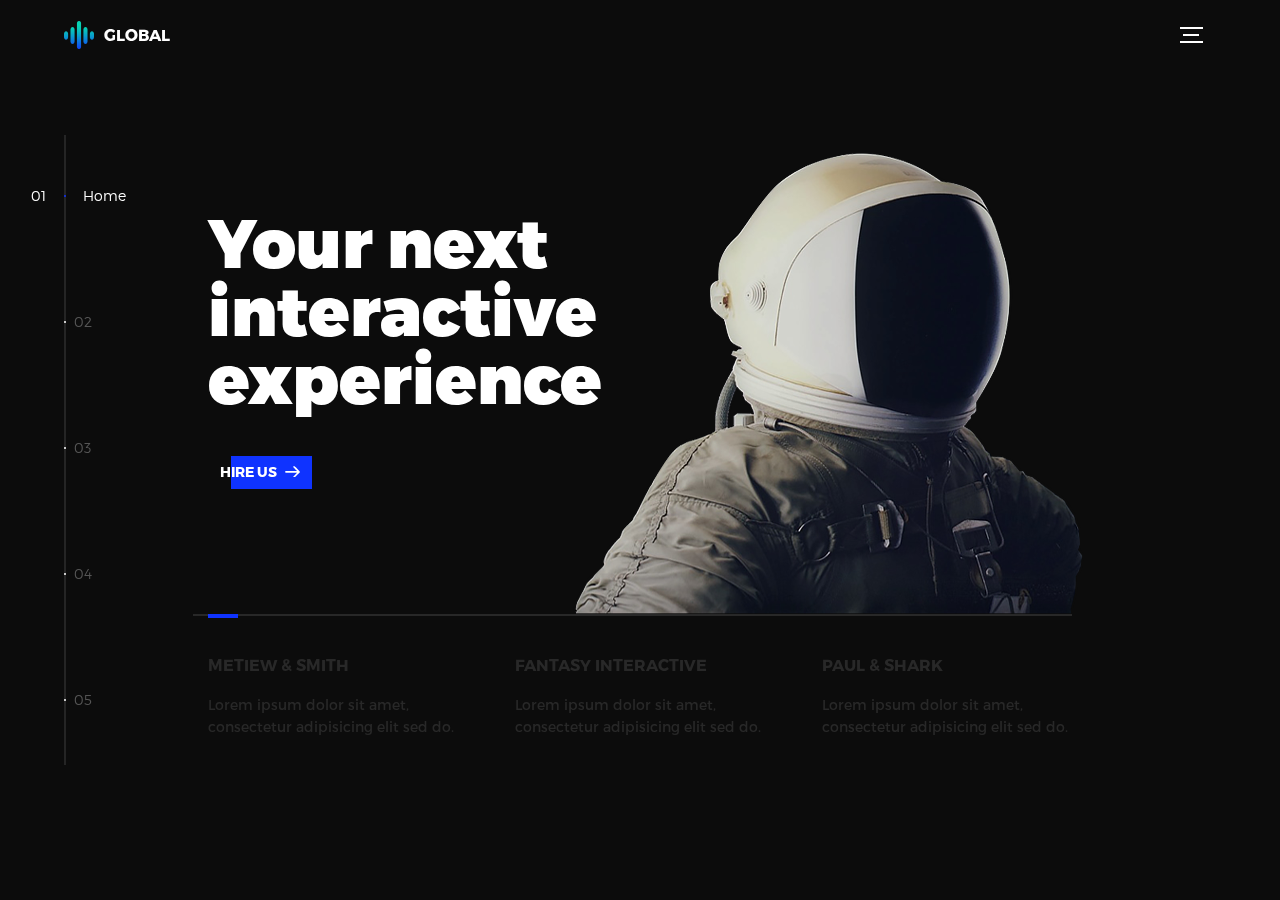
==== commit c77544e6: "Add files via upload" ====
--- a/index.html
+++ b/index.html
@@ -1,2586 +1,279 @@
-<!DOCTYPE html>
-<html class='no-js' >
-	
-	<head>
-		<meta charset="utf-8">
-		<meta http-equiv="X-UA-Compatible" content="IE=edge">
-		<meta name="viewport" content="width=device-width, initial-scale=1">
-		<!-- The above 3 meta tags *must* come first in the head; any other head content must come *after* these tags -->
-	
-		
-		<title>PB</title>
-		
-		<!--[if lt IE 9]>
-		  <script src="//html5shim.googlecode.com/svn/trunk/html5.js"></script>
-		<![endif]-->
-		
-		<link rel='stylesheet' type='text/css' href='bootstrap/css/bootstrap.min.css' >
-		<link rel='stylesheet' type='text/css' href='css/ionicons.min.css' >
-		
-		<link rel='stylesheet' type='text/css' href='css/owl.carousel.css' >
-		<link rel='stylesheet' type='text/css' href='css/owl.theme.css' >
-		<link rel='stylesheet' type='text/css' href='css/owl.transitions.css' >
-		<link rel='stylesheet' type='text/css' href='css/magnific-popup.css' >
-		<link rel='stylesheet' type='text/css' href='css/style.css' >
-		<link rel='stylesheet' type='text/css' href='css/color-default.css' >
-		
-		
-	</head>
-	
-	<body>
-		
-		<!--=============================================================================
-			Preloader
-		===============================================================================-->
-		<div id='preloader' >
-			<div class='loader' >
-				<img src='img/load.gif' alt='symp' >
-			</div>
-		</div>
-		
-		
-		
-		<!--=============================================================================
-			Main Wrapper
-		===============================================================================-->
-		<div id='wrapper' >
-			
-			<!--=============================================================================
-				Front Section
-			===============================================================================-->
-			<section class='front-section' >
-				
-				<div class='container' >
-					
-					
-					<div class='transition-mask' ></div>
-					
-					
-					<div class='front-person-img' >
-						
-						<!--person's image-->
-						<img src='img/man1.png' alt='Symp' >
-						<!--/person's image-->
-						
-					</div>
-					
-					<!--person's titles-->
-					<div class='front-person-titles' >
-						
-						<!--title1-->
-						<span class='t1' >
-							TECHNOLOGY
-						</span>
-						<!--/title1-->
-						
-						<!--title2-->
-						<span class='t2' >
-							CINEMA
-						</span>
-						<!--/title2-->
-						
-						<!--title3-->
-						<span class='t3' >
-							DANCE
-						</span>
-						<!--/title3-->
-						
-					</div>
-					<!--/person's titles-->
-					
-					<nav class='front-person-links' >
-						
-						<!--
-							navigation links, data-section attribute points towards the section with id to be opened. 
-						-->
-						
-						<ul>
-							
-							<li>
-								<a href='#' data-section='about' >About Me</a>
-							</li>
-							
-							<li>
-								<a href='#' data-section='resume' >Resume</a>
-							</li>
-							
-							<li>
-								<a href='#' data-section='services' >Services</a>
-							</li>
-							
-							<li>
-								<a href='#' data-section='portfolio' >Portfolio</a>
-							</li>
-							
-							<li>
-								<a href='#' data-section='blog' >My Blog</a>
-							</li>
-							
-							<li>
-								<a href='#' data-section='contact' >Contact</a>
-							</li>
-							
-							<li>
-								<a href='#' >Hire Me!</a>
-							</li>
-							
-						</ul>
-						
-					</nav>
-					
-					
-					
-					<div class='front-heading text-center' >
-						
-						<h2>
-							BHARGAV PARVATHANENI
-						</h2>
-						
-					
-						
-					</div>
-					
-					
-				</div>
-				
-			</section>
-			<!--=============================================================================
-				/Front Section
-			===============================================================================-->
-		
-			<!--=============================================================================
-				About Section
-			===============================================================================-->
-			<section id='about' class='about-section section' >
-				
-				<div class='basic-info section-block' >
-					
-					<div class='container' >
-					
-						<div class='section-header text-center' >
-							
-							<h2>Basic Info About Me</h2>
-							
-							<!--divider-->
-							<div class='divider-draft center' ></div>
-							<!--/divider-->
-							
-							
-						</div>
-						
-						<div class='row' >
-							
-							<div class='col-md-4' >
-								<div class='about-person-img' >
-									
-									<img src='img/man2.png' alt='symp'>
-									
-								</div>
-							
-							</div>
-							
-							
-							<div class='col-md-8 about-info' >
-								
-								
-								
-								
-								<p>
-									Lorem ipsum dolor sit amet, in quodsi vulputate pro. Ius illum vocent mediocritatem an, cum dicta iriure at. Ubique maluisset vel te, his dico vituperata ut. Pro ei phaedrum maluisset. Ex audire suavitate has, ei quodsi tacimates sapientem sed, pri zril ubique ut. Te cum tation munere noluisse. Enim torquatos ne pri, eum mollis salutandi corrumpit et, fugit apeirian duo ad. Ad oportere voluptatibus nec, sea ei civibus praesent. At timeam expetenda inciderint has. Invidunt constituto ne per, paulo omnium quaerendum his eu, cu congue consul cetero cum. Solet honestatis et eum. Lorem ipsum dolor sit amet, in quodsi vulputate pro. Ius illum vocent mediocritatem an, cum dicta iriure at. Ubique maluisset vel te, his dico vituperata ut. Pro ei phaedrum maluisset. Ex audire suavitate has, ei quodsi tacimates sapientem sed, pri zril ubique ut. Te cum tation munere noluisse. Enim torquatos ne pri, eum mollis salutandi corrumpit et, fugit apeirian duo ad.
-								</p>
-								
-								<div class='clearfix' ></div>
-								
-								
-								<ul class='info-list' >
-									
-									<li>
-										<div class='inner' >
-											<h4>Name</h4>
-											<p>Johny Doe</p>
-										</div>
-									</li>
-									<li>
-										<div class='inner' >
-											<h4>Age</h4>
-											<p>24 Years</p>
-										</div>
-									</li>
-									<li>
-										<div class='inner' >
-											<h4>Website</h4>
-											<p>example.com</p>
-										</div>
-									</li>
-									<li>
-										<div class='inner' >
-											<h4>Hometown</h4>
-											<p>Dokri</p>
-										</div>
-									</li>
-									
-									
-									
-								</ul>
-								
-								<a href='#' class='symp-btn' >Hire Me For Work</a>
-								
-								<a href='#' class='symp-btn link-btn' ><i class='ion-ios-download' ></i>Download Resume</a>
-								
-							</div>
-						
-							
-						
-						</div>
-						
-						
-						
-						
-					</div>
-					
-					
-				</div>
-				
-				<div class='about-icons section-block' >
-					
-					<div class='container' >
-						
-						<div class='row' >
-							
-							<div class='col-md-3' >
-								<div class='service' >
-									
-									<div class='icon' >
-										<i class='ion-ios-lightbulb' ></i>
-									</div>
-									
-									<div class='content' >
-										
-										<h4>Creative</h4>
-										
-										<p>
-											Ut aboramus, numquam corpora qui naex. Dolore aliquando id duo, voluptua laboramus quo ad.
-										</p>
-										
-									</div>
-									
-								</div>
-							</div>
-							
-							<div class='col-md-3' >
-								<div class='service' >
-									
-									<div class='icon' >
-										<i class='ion-trophy' ></i>
-									</div>
-									
-									<div class='content' >
-										
-										<h4>Winner</h4>
-										
-										<p>
-											Ut aboramus, numquam corpora qui naex. Dolore aliquando id duo, voluptua laboramus quo ad.
-										</p>
-										
-									</div>
-									
-								</div>
-							</div>
-							
-							<div class='col-md-3' >
-								<div class='service' >
-									
-									<div class='icon' >
-										<i class='ion-ios-glasses' ></i>
-									</div>
-									
-									<div class='content' >
-										
-										<h4>Smart</h4>
-										
-										<p>
-											Ut aboramus, numquam corpora qui naex. Dolore aliquando id duo, voluptua laboramus quo ad.
-										</p>
-										
-									</div>
-									
-								</div>
-							</div>
-							
-							<div class='col-md-3' >
-								<div class='service' >
-									
-									<div class='icon' >
-										<i class='ion-ios-bolt' ></i>
-									</div>
-									
-									<div class='content' >
-										
-										<h4>Powerful</h4>
-										
-										<p>
-											Ut aboramus, numquam corpora qui naex. Dolore aliquando id duo, voluptua laboramus quo ad.
-										</p>
-										
-									</div>
-									
-								</div>
-							</div>
-							
-							
-							
-							<div class='col-md-3' >
-								<div class='service' >
-									
-									<div class='icon' >
-										<i class='ion-help-buoy' ></i>
-									</div>
-									
-									<div class='content' >
-										
-										<h4>Helper</h4>
-										
-										<p>
-											Ut aboramus, numquam corpora qui naex. Dolore aliquando id duo, voluptua laboramus quo ad.
-										</p>
-										
-									</div>
-									
-								</div>
-							</div>
-							
-							<div class='col-md-3' >
-								<div class='service' >
-									
-									<div class='icon' >
-										<i class='ion-happy' ></i>
-									</div>
-									
-									<div class='content' >
-										
-										<h4>Intelligent</h4>
-										
-										<p>
-											Ut aboramus, numquam corpora qui naex. Dolore aliquando id duo, voluptua laboramus quo ad.
-										</p>
-										
-									</div>
-									
-								</div>
-							</div>
-							
-							<div class='col-md-3' >
-								<div class='service' >
-									
-									<div class='icon' >
-										<i class='ion-ios-game-controller-b' ></i>
-									</div>
-									
-									<div class='content' >
-										
-										<h4>Gamer</h4>
-										
-										<p>
-											Ut aboramus, numquam corpora qui naex. Dolore aliquando id duo, voluptua laboramus quo ad.
-										</p>
-										
-									</div>
-									
-								</div>
-							</div>
-							
-							<div class='col-md-3' >
-								<div class='service' >
-									
-									<div class='icon' >
-										<i class='ion-ios-pulse-strong' ></i>
-									</div>
-									
-									<div class='content' >
-										
-										<h4>Healthy</h4>
-										
-										<p>
-											Ut aboramus, numquam corpora qui naex. Dolore aliquando id duo, voluptua laboramus quo ad.
-										</p>
-										
-									</div>
-									
-								</div>
-							</div>
-							
-							
-							
-							
-						</div>
-						
-						
-					</div>
-				</div>
-				
-				<div class='funfacts-block section-block' data-stellar-background-ratio='.2' >
-					
-					<div class='container' >
-						
-						<div class='row' >
-							
-							<div class='col-md-3 col-sm-6 funfact' >
-								<div class='content' >
-									<h4>243</h4>
-									<p>Awards Won</p>
-								</div>
-							</div>
-							
-							<div class='col-md-3 col-sm-6 funfact' >
-								<div class='content' >
-									<h4>845</h4>
-									<p>Happy Customers</p>
-								</div>
-							</div>
-							
-							<div class='col-md-3 col-sm-6 funfact' >
-								<div class='content' >
-									<h4>938</h4>
-									<p>Projects Done</p>
-								</div>
-							</div>
-							
-							<div class='col-md-3 col-sm-6 funfact' >
-								<div class='content' >
-									<h4>342</h4>
-									<p>Games Played</p>
-								</div>
-							</div>
-							
-						</div>
-						
-					</div>
-					
-				</div>
-				
-				<div class='testimonials-block section-block' >
-					<div class='container' >
-					
-						<div class='section-header text-center' >
-							
-							<h2 class='animate text-over-block' >Testimonials</h2>
-							
-							
-							<!--divider-->
-							<div class='divider-draft center' ></div>
-							<!--/divider-->
-							
-							
-						</div>
-						
-						<div class='row' >
-							
-							<div class='col-md-8 col-md-offset-2' >
-								
-								<div class='testimonials-slider' >
-									
-									<div class='testimonial' >
-										<p>
-											
-											Ad optere volibus nec, sea ei civibus prasent. At timeam expetenda inciderint has. Invidunt constituto ne per, paulo omnium queum his eu, cu congue consul cetero. Invidunt constituto ne per, paulo omnium his eu, cu congue consul cetero.
-										
-										</p>
-										
-										<div class='author' >
-											<h4>Jack Smith</h4>
-											<p>CEO at Google</p>
-										</div>
-									</div>
-									
-									<div class='testimonial' >
-										<p>
-											Ad oportere voluptatibus nec, sea ei civibus praesent. At timeam expetenda inciderint has. Invidunt constituto ne per, paulo omnium quaerendum his eu, cu congue consul cetero. Invidunt constituto ne per, paulo omnium quaerendum his eu, cu congue consul cetero.
-										</p>
-										
-										<div class='author' >
-											<h4>Jessica Smith</h4>
-											<p>CEO at Google</p>
-										</div>
-									</div>
-									
-									<div class='testimonial' >
-										<p>
-											Ad oportere voluptatibus nec, sea ei civibus praesent. At timeam expetenda inciderint has. Invidunt constituto ne per, paulo omnium quaerendum his eu, cu congue consul cetero. Invidunt constituto ne per, paulo omnium quaerendum his eu, cu congue consul cetero.
-										</p>
-										
-										<div class='author' >
-											<h4>Jim Smith</h4>
-											<p>CEO at Google</p>
-										</div>
-									</div>
-									
-									
-									
-									
-								</div>
-								
-							</div>
-							
-						</div>
-					
-					</div>
-				</div>
-				
-				<div class='footer bg-lightgray section-block' >
-					
-					<div class='container' >
-						
-						<div class='row' >
-							
-							<div class='col-xs-6 text-left' >
-								<h4>Johny Doe</h4>
-							</div>
-							
-							<div class='col-xs-6 text-right' >
-								<ul class='footer-social' >
-									<li>
-										<a href='#' >
-											<i class='ion-social-facebook' ></i>
-										</a>
-									</li>
-									<li>
-										<a href='#' >
-											<i class='ion-social-twitter' ></i>
-										</a>
-									</li>
-									<li>
-										<a href='#' >
-											<i class='ion-social-pinterest' ></i>
-										</a>
-									</li>
-									<li>
-										<a href='#' >
-											<i class='ion-social-dribbble' ></i>
-										</a>
-									</li>
-								</ul>
-							</div>
-							
-						</div>
-						
-						
-					</div>
-					
-				</div>
-				
-				
-			</section>
-			<!--=============================================================================
-				/About Section
-			===============================================================================-->
-			
-			<!--=============================================================================
-				Resume Section
-			===============================================================================-->
-			<section id='resume' class='resume-section section' >
-				
-				<div class='container' >
-					<div class='row' >
-						<div class='col-md-6 col-md-offset-3' >
-							<div class='section-header text-center' >
-								
-								<h2 class='animate text-over-block' >My Resume</h2>
-								
-								<!--divider-->
-								<div class='divider-draft center' ></div>
-								<!--/divider-->
-								
-								
-							</div>
-						</div>
-					</div>
-				</div>
-				
-				<div class='timeline-block section-block' >
-					<div class='container' >
-						<ul class='timeline' >
-							
-							<li class='timeline-header' >
-								<h4>Education</h4>
-							</li>
-							
-							<li>
-								
-								<div class='timeline-desc' >
-									
-									<h4>2005-2007</h4>
-									
-								</div>
-								
-								<div class='timeline-content' >
-									
-									<h4>Masters Degree</h4>
-									<span>@CSS College Larkana</span>
-									
-									<p>
-										Consul latine iudicabit eu vel. Cu has animal eruditi voluptatibus. Eu volumus explicari sed. Mel mutat vituperata suscipiantur et, et fabellas explicari adipiscing quo.
-									</p>
-									
-								</div>
-								
-							</li>
-							
-							<li class='inverse' >
-								
-								<div class='timeline-desc' >
-									
-									<h4>2005-2007</h4>
-									
-								</div>
-								
-								<div class='timeline-content' >
-									
-									<h4>Masters Degree</h4>
-									<span>@CSS College Larkana</span>
-									
-									<p>
-										Consul latine iudicabit eu vel. Cu has animal eruditi voluptatibus. Eu volumus explicari sed. Mel mutat vituperata suscipiantur et, et fabellas explicari adipiscing quo.
-									</p>
-									
-								</div>
-								
-							</li>
-							
-							<li>
-								
-								<div class='timeline-desc' >
-									
-									<h4>2005-2007</h4>
-									
-								</div>
-								
-								<div class='timeline-content' >
-									
-									<h4>Masters Degree</h4>
-									<span>@CSS College Larkana</span>
-									
-									<p>
-										Consul latine iudicabit eu vel. Cu has animal eruditi voluptatibus. Eu volumus explicari sed. Mel mutat vituperata suscipiantur et, et fabellas explicari adipiscing quo.
-									</p>
-									
-								</div>
-								
-							</li>
-							
-							
-							<li class='timeline-header' >
-								<h4>Experience</h4>
-							</li>
-							
-							
-							<li>
-								
-								<div class='timeline-desc' >
-									
-									<h4>2005-2007</h4>
-									
-								</div>
-								
-								<div class='timeline-content' >
-									
-									<h4>Web Designer</h4>
-									<span>@Themeforest</span>
-									
-									<p>
-										Consul latine iudicabit eu vel. Cu has animal eruditi voluptatibus. Eu volumus explicari sed. Mel mutat vituperata suscipiantur et, et fabellas explicari adipiscing quo.
-									</p>
-									
-								</div>
-								
-							</li>
-							
-							<li class='inverse' >
-								
-								<div class='timeline-desc' >
-									
-									<h4>2005-2007</h4>
-									
-								</div>
-								
-								<div class='timeline-content' >
-									
-									<h4>Web Developer</h4>
-									<span>@CodeCanyon</span>
-									
-									<p>
-										Consul latine iudicabit eu vel. Cu has animal eruditi voluptatibus. Eu volumus explicari sed. Mel mutat vituperata suscipiantur et, et fabellas explicari adipiscing quo.
-									</p>
-									
-								</div>
-								
-							</li>
-							
-							<li>
-								
-								<div class='timeline-desc' >
-									
-									<h4>2005-2007</h4>
-									
-								</div>
-								
-								<div class='timeline-content' >
-									
-									<h4>Blogger</h4>
-									<span>@blogspot</span>
-									
-									<p>
-										Consul latine iudicabit eu vel. Cu has animal eruditi voluptatibus. Eu volumus explicari sed. Mel mutat vituperata suscipiantur et, et fabellas explicari adipiscing quo.
-									</p>
-									
-								</div>
-								
-							</li>
-							
-							
-						</ul>
-					</div>
-				</div>
-				
-				<div class='hobbies-block bg-lightgray section-block' >
-					<div class='container' >
-						
-						<div class='section-header text-center' >
-							<h2 class='animate text-over-block' >My Hobbies</h2>
-							<!--divider-->
-							<div class='divider-draft center' ></div>
-							<!--/divider-->
-						</div>
-						
-						<div class='row' >
-							
-							<div class='col-md-2 col-sm-4 col-xs-6' >
-								
-								<div class='hobby' >
-									
-									<div class='icon' >
-										<i class='ion-ios-game-controller-b' ></i>
-									</div>
-									
-									<h4>Gaming</h4>
-									
-								</div>
-								
-							</div>
-							
-							<div class='col-md-2 col-sm-4 col-xs-6' >
-								
-								<div class='hobby' >
-									
-									<div class='icon' >
-										<i class='ion-ios-book' ></i>
-									</div>
-									
-									<h4>Reading</h4>
-									
-								</div>
-								
-							</div>
-							
-							<div class='col-md-2 col-sm-4 col-xs-6' >
-								
-								<div class='hobby' >
-									
-									<div class='icon' >
-										<i class='ion-ios-chatboxes' ></i>
-									</div>
-									
-									<h4>Chat</h4>
-									
-								</div>
-								
-							</div>
-							
-							<div class='col-md-2 col-sm-4 col-xs-6' >
-								
-								<div class='hobby' >
-									
-									<div class='icon' >
-										<i class='ion-ios-musical-notes' ></i>
-									</div>
-									
-									<h4>Music</h4>
-									
-								</div>
-								
-							</div>
-							
-							<div class='col-md-2 col-sm-4 col-xs-6' >
-								
-								<div class='hobby' >
-									
-									<div class='icon' >
-										<i class='ion-beer' ></i>
-									</div>
-									
-									<h4>Drinking</h4>
-									
-								</div>
-								
-							</div>
-							
-							<div class='col-md-2 col-sm-4 col-xs-6' >
-								
-								<div class='hobby' >
-									
-									<div class='icon' >
-										<i class='ion-ios-football' ></i>
-									</div>
-									
-									<h4>Football</h4>
-									
-								</div>
-								
-							</div>
-							
-							
-							
-						</div>
-						
-						
-						
-					</div>
-				</div>
-				
-				<div class='skills-block section-block' >
-					
-					<div class='container' >
-					
-						<div class='section-header text-center' >
-							<h2 class='animate text-over-block' >My Skills</h2>
-							
-							<!--divider-->
-							<div class='divider-draft center' ></div>
-							<!--/divider-->
-							
-						</div>
-						
-						
-						<div class='row' >
-							
-							<div class='col-md-6' >
-								
-								<div class='skill' >
-									
-									<h4>HTML/CSS</h4>
-									
-									<div class='skill-bar' data-percent='90' >
-										<div class='bar' >
-											<div class='percent' >90%</div>
-										</div>
-									</div>
-									
-								</div>
-								
-								<div class='skill' >
-									
-									<h4>php</h4>
-									
-									<div class='skill-bar' data-percent='70' >
-										<div class='bar' >
-											<div class='percent' >70%</div>
-										</div>
-									</div>
-									
-								</div>
-								
-								<div class='skill' >
-									
-									<h4>HTML/CSS</h4>
-									
-									<div class='skill-bar' data-percent='90' >
-										<div class='bar' >
-											<div class='percent' >90%</div>
-										</div>
-									</div>
-									
-								</div>
-								
-								
-								
-							</div>
-							
-							<div class='col-md-6' >
-								
-								<div class='skill' >
-									
-									<h4>VB</h4>
-									
-									<div class='skill-bar' data-percent='90' >
-										<div class='bar' >
-											<div class='percent' >90%</div>
-										</div>
-									</div>
-									
-								</div>
-								
-								<div class='skill' >
-									
-									<h4>Wordpress</h4>
-									
-									<div class='skill-bar' data-percent='85' >
-										<div class='bar' >
-											<div class='percent' >85%</div>
-										</div>
-									</div>
-									
-								</div>
-								
-								<div class='skill' >
-									
-									<h4>SEO</h4>
-									
-									<div class='skill-bar' data-percent='95' >
-										<div class='bar' >
-											<div class='percent' >95%</div>
-										</div>
-									</div>
-									
-								</div>
-								
-								
-								
-							</div>
-							
-							
-							
-						</div>
-						
-					</div>
-					
-				</div>
-				
-				<div class='footer bg-lightgray section-block' >
-					
-					<div class='container' >
-						
-						<div class='row' >
-							
-							<div class='col-xs-6 text-left' >
-								<h4>Johny Doe</h4>
-							</div>
-							
-							<div class='col-xs-6 text-right' >
-								<ul class='footer-social' >
-									<li>
-										<a href='#' >
-											<i class='ion-social-facebook' ></i>
-										</a>
-									</li>
-									<li>
-										<a href='#' >
-											<i class='ion-social-twitter' ></i>
-										</a>
-									</li>
-									<li>
-										<a href='#' >
-											<i class='ion-social-pinterest' ></i>
-										</a>
-									</li>
-									<li>
-										<a href='#' >
-											<i class='ion-social-dribbble' ></i>
-										</a>
-									</li>
-								</ul>
-							</div>
-							
-						</div>
-						
-						
-					</div>
-					
-				</div>
-				
-				
-			</section>
-			<!--=============================================================================
-				/Resume Section
-			===============================================================================-->
-			
-			
-			<!--=============================================================================
-				Services Section
-			===============================================================================-->
-			<section id='services' class='services-section section' >
-				
-				<div class='container' >
-					<div class='row' >
-						<div class='col-md-6 col-md-offset-3' >
-							<div class='section-header main-title text-center' >
-								
-								<h2 class='animate text-over-block' >My Services</h2>
-								
-								<!--divider-->
-								<div class='divider-draft center' ></div>
-								<!--/divider-->
-								
-								<p>
-									I provide <b>high quality</b> services. My services that I provide are listed below. Hope you will like them. Lorem ipsum dolor.
-								</p>
-								
-							</div>
-						</div>
-					</div>
-				</div>
-				
-				<div class='services-block section-block' >
-					
-					<div class='container' >
-						
-						<div class='row' >
-							
-							<div class='col-md-3' >
-								<div class='service' >
-									<div class='icon' >
-										<i class='ion-ios-camera' ></i>
-									</div>
-									
-									<div class='content' >
-										
-										<h4>Photography</h4>
-										
-										<p>
-											Ut aboramus, numquam corpora qui naex. Dolore aliquando id duo, voluptua laboramus quo ad.
-										</p>
-										
-									</div>
-								</div>
-							</div>
-							
-							<div class='col-md-3' >
-								<div class='service' >
-									<div class='icon' >
-										<i class='ion-code' ></i>
-									</div>
-									
-									<div class='content' >
-										
-										<h4>Coding</h4>
-										
-										<p>
-											Ut aboramus, numquam corpora qui naex. Dolore aliquando id duo, voluptua laboramus quo ad.
-										</p>
-										
-									</div>
-								</div>
-							</div>
-							
-							<div class='col-md-3' >
-								<div class='service' >
-									<div class='icon' >
-										<i class='ion-ios-lightbulb' ></i>
-									</div>
-									
-									<div class='content' >
-										
-										<h4>Creativity</h4>
-										
-										<p>
-											Ut aboramus, numquam corpora qui naex. Dolore aliquando id duo, voluptua laboramus quo ad.
-										</p>
-										
-									</div>
-								</div>
-							</div>
-							
-							<div class='col-md-3' >
-								<div class='service' >
-									<div class='icon' >
-										<i class='ion-ios-monitor' ></i>
-									</div>
-									
-									<div class='content' >
-										
-										<h4>Web Design</h4>
-										
-										<p>
-											Ut aboramus, numquam corpora qui naex. Dolore aliquando id duo, voluptua laboramus quo ad.
-										</p>
-										
-									</div>
-								</div>
-							</div>
-							
-						</div>
-						
-						<div class='row' >
-							
-							<div class='col-md-3' >
-								<div class='service' >
-									<div class='icon' >
-										<i class='ion-ios-camera' ></i>
-									</div>
-									
-									<div class='content' >
-										
-										<h4>Photography</h4>
-										
-										<p>
-											Ut aboramus, numquam corpora qui naex. Dolore aliquando id duo, voluptua laboramus quo ad.
-										</p>
-										
-									</div>
-								</div>
-							</div>
-							
-							<div class='col-md-3' >
-								<div class='service' >
-									<div class='icon' >
-										<i class='ion-code' ></i>
-									</div>
-									
-									<div class='content' >
-										
-										<h4>Coding</h4>
-										
-										<p>
-											Ut aboramus, numquam corpora qui naex. Dolore aliquando id duo, voluptua laboramus quo ad.
-										</p>
-										
-									</div>
-								</div>
-							</div>
-							
-							<div class='col-md-3' >
-								<div class='service' >
-									<div class='icon' >
-										<i class='ion-ios-lightbulb' ></i>
-									</div>
-									
-									<div class='content' >
-										
-										<h4>Creativity</h4>
-										
-										<p>
-											Ut aboramus, numquam corpora qui naex. Dolore aliquando id duo, voluptua laboramus quo ad.
-										</p>
-										
-									</div>
-								</div>
-							</div>
-							
-							<div class='col-md-3' >
-								<div class='service' >
-									<div class='icon' >
-										<i class='ion-ios-monitor' ></i>
-									</div>
-									
-									<div class='content' >
-										
-										<h4>Web Design</h4>
-										
-										<p>
-											Ut aboramus, numquam corpora qui naex. Dolore aliquando id duo, voluptua laboramus quo ad.
-										</p>
-										
-									</div>
-								</div>
-							</div>
-							
-						</div>
-						
-					</div>
-					
-				</div>
-				
-				<div class='pricing-block section-block' >
-					<div class='container' >
-						
-						<div class='section-header text-center' >
-							<h2 class='animate text-over-block' >Pricing</h2>
-							<!--divider-->
-							<div class='divider-draft center' ></div>
-							<!--/divider-->
-							<p>
-								How much I charge
-							</p>
-						</div>
-						
-						<div class='row' >
-							
-							<div class='col-md-4 text-center' >
-								
-								<div class='pricing-table' >
-									
-									<div class='header' >
-										
-										<h4>Personal</h4>
-										
-										<div class='price' >
-											<span class='currency' >$</span>
-											<span class='amount' >29</span>
-											<span class='period' >/mo</span>
-										</div>
-										
-										
-									</div>
-									
-									<ul class='table-items' >
-										
-										<li>
-											Logo Design
-										</li>
-										<li>
-											PSD to HTML
-										</li>
-										<li>
-											Fixed to Responsive
-										</li>
-										<li>
-											App Development
-										</li>
-										<li>
-											Photography
-										</li>
-										
-									</ul>
-									
-									<a href='#' class='table-btn' >
-										Choose This
-									</a>
-									
-								</div>
-								
-							</div>
-							
-							<div class='col-md-4 text-center' >
-								
-								<div class='pricing-table' >
-									
-									<div class='header' >
-										
-										<h4>Creative</h4>
-										
-										<div class='price' >
-											<span class='currency' >$</span>
-											<span class='amount' >39</span>
-											<span class='period' >/mo</span>
-										</div>
-										
-									</div>
-									
-									<ul class='table-items' >
-										
-										<li>
-											Logo Design
-										</li>
-										<li>
-											PSD to HTML
-										</li>
-										<li>
-											Fixed to Responsive
-										</li>
-										<li>
-											App Development
-										</li>
-										<li>
-											Photography
-										</li>
-										
-									</ul>
-									
-									<a href='#' class='table-btn' >
-										Choose This
-									</a>
-									
-								</div>
-								
-							</div>
-							
-							<div class='col-md-4 text-center' >
-								
-								<div class='pricing-table' >
-									
-									<div class='header' >
-										
-										<h4>Ultimate</h4>
-										
-										<div class='price' >
-											<span class='currency' >$</span>
-											<span class='amount' >42</span>
-											<span class='period' >/mo</span>
-										</div>
-										
-										
-									</div>
-									
-									<ul class='table-items' >
-										
-										<li>
-											Logo Design
-										</li>
-										<li>
-											PSD to HTML
-										</li>
-										<li>
-											Fixed to Responsive
-										</li>
-										<li>
-											App Development
-										</li>
-										<li>
-											Photography
-										</li>
-										
-									</ul>
-									
-									<a href='#' class='table-btn' >
-										Choose This
-									</a>
-									
-								</div>
-								
-							</div>
-							
-						</div>
-						
-					</div>
-				</div>
-				
-				<div class='process-block bg-lightgray section-block' >
-					<div class='container' >
-						
-						<div class='section-header text-center' >
-							<h2>Work Process</h2>
-							<!--divider-->
-							<div class='divider-draft center' ></div>
-							<!--/divider-->
-						</div>
-						
-						<div class='row' >
-							
-							<div class='col-md-3' >
-								
-								<div class='process' >
-									
-									<div class='number' >
-										<span>01</span>
-									</div>
-									
-									<div class='content' >
-										
-										<h4>Design</h4>
-										
-										<p>
-											Lorem ipsum dolor sit amet is simply a dummy text used by typeset industries. Lorem ipsum dolor.
-										</p>
-										
-									</div>
-									
-								</div>
-								
-							</div>
-							
-							<div class='col-md-3' >
-								
-								<div class='process' >
-									
-									<div class='number' >
-										<span>02</span>
-									</div>
-									
-									<div class='content' >
-										
-										<h4>Develop</h4>
-										
-										<p>
-											Lorem ipsum dolor sit amet is simply a dummy text used by typeset industries. Lorem ipsum dolor.
-										</p>
-										
-									</div>
-									
-								</div>
-								
-							</div>
-							
-							<div class='col-md-3' >
-								
-								<div class='process' >
-									
-									<div class='number' >
-										<span>03</span>
-									</div>
-									
-									<div class='content' >
-										
-										<h4>Publish</h4>
-										
-										<p>
-											Lorem ipsum dolor sit amet is simply a dummy text used by typeset industries. Lorem ipsum dolor.
-										</p>
-										
-									</div>
-									
-								</div>
-								
-							</div>
-							
-							<div class='col-md-3' >
-								
-								<div class='process last' >
-									
-									<div class='number' >
-										<span>04</span>
-									</div>
-									
-									<div class='content' >
-										
-										<h4>Enjoy</h4>
-										
-										<p>
-											Lorem ipsum dolor sit amet is simply a dummy text used by typeset industries. Lorem ipsum dolor.
-										</p>
-										
-									</div>
-									
-								</div>
-								
-							</div>
-							
-							
-							
-						</div>
-						
-					</div>
-				</div>
-				
-				<div class='testimonials-block section-block' >
-					<div class='container' >
-					
-						<div class='section-header text-center' >
-							
-							<h2 class='animate text-over-block' >Testimonials</h2>
-								
-							<!--divider-->
-							<div class='divider-draft center' ></div>
-							<!--/divider-->
-							
-							
-						</div>
-						
-						<div class='row' >
-							
-							<div class='col-md-8 col-md-offset-2' >
-								
-								<div class='testimonials-slider' >
-									
-									<div class='testimonial' >
-										<p>
-											Ad oportere voluptatibus nec, sea ei civibus praesent. At timeam expetenda inciderint has. Invidunt constituto ne per, paulo omnium quaerendum his eu, cu congue consul cetero. Invidunt constituto ne per, paulo omnium quaerendum his eu, cu congue consul cetero.
-										</p>
-										
-										<div class='author' >
-											<h4>Jack Smith</h4>
-											<p>CEO at Google</p>
-										</div>
-									</div>
-									
-									<div class='testimonial' >
-										<p>
-											Ad oportere voluptatibus nec, sea ei civibus praesent. At timeam expetenda inciderint has. Invidunt constituto ne per, paulo omnium quaerendum his eu, cu congue consul cetero. Invidunt constituto ne per, paulo omnium quaerendum his eu, cu congue consul cetero.
-										</p>
-										
-										<div class='author' >
-											<h4>Jessica Smith</h4>
-											<p>CEO at Google</p>
-										</div>
-									</div>
-									
-									<div class='testimonial' >
-										<p>
-											Ad oportere voluptatibus nec, sea ei civibus praesent. At timeam expetenda inciderint has. Invidunt constituto ne per, paulo omnium quaerendum his eu, cu congue consul cetero. Invidunt constituto ne per, paulo omnium quaerendum his eu, cu congue consul cetero.
-										</p>
-										
-										<div class='author' >
-											<h4>Jim Smith</h4>
-											<p>CEO at Google</p>
-										</div>
-									</div>
-									
-									
-									
-									
-								</div>
-								
-							</div>
-							
-						</div>
-					
-					</div>
-				</div>
-				
-				<div class='footer bg-lightgray section-block' >
-					
-					<div class='container' >
-						
-						<div class='row' >
-							
-							<div class='col-xs-6 text-left' >
-								<h4>Johny Doe</h4>
-							</div>
-							
-							<div class='col-xs-6 text-right' >
-								<ul class='footer-social' >
-									<li>
-										<a href='#' >
-											<i class='ion-social-facebook' ></i>
-										</a>
-									</li>
-									<li>
-										<a href='#' >
-											<i class='ion-social-twitter' ></i>
-										</a>
-									</li>
-									<li>
-										<a href='#' >
-											<i class='ion-social-pinterest' ></i>
-										</a>
-									</li>
-									<li>
-										<a href='#' >
-											<i class='ion-social-dribbble' ></i>
-										</a>
-									</li>
-								</ul>
-							</div>
-							
-						</div>
-						
-						
-					</div>
-					
-				</div>
-				
-				
-			</section>
-			<!--=============================================================================
-				/Services Section
-			===============================================================================-->
-			
-			
-			<!--=============================================================================
-				Portfolio Section
-			===============================================================================-->
-			<section id='portfolio' class='portfolio-section section' >
-				
-				<div class='portfolio-block section-block' >
-					
-					<div class='container' >
-					
-						<div class='row' >
-							<div class='col-md-6 col-md-offset-3' >
-								
-								<div class='section-header text-center' >
-								
-									<h2 class='animate text-over-block' >Portfolio</h2>
-									
-									<!--divider-->
-									<div class='divider-draft center' ></div>
-									<!--/divider-->
-									
-									<p>
-										Check out my works. Lorem ipsum dolor sit amet is simply a dummy text. Lorem ipsum dolor sit amet.
-									</p>
-								
-								</div>
-								
-							</div>
-						</div>
-						
-						<div id='portfolio-filters' >
-							<ul>
-								<li>
-									<a href='#' data-group='all' class='active' >All</a>
-								</li>
-								<li>
-									<a href='#' data-group='web' >Web</a>
-								</li>
-								<li>
-									<a href='#' data-group='tech' >Tech</a>
-								</li>
-								<li>
-									<a href='#' data-group='photography' >Photography</a>
-								</li>
-							</ul>
-						</div>
-						
-						<div id='portfolio-grid' class='portfolio-items' >
-							
-							<div class='item' data-groups='["all","web","photography"]' >
-								<div class='inner' >
-									
-									<img alt='symp' src='img/portfolio/1.jpg' >
-									
-									<div class='caption' >
-										
-										<div class='caption-inner' >
-										
-											<h4>Project Title</h4>
-											
-											<ul class='links' >
-												
-												<li>
-													<a href='work.html' >
-														<i class='ion-ios-plus-empty' ></i>
-													</a>
-												</li>
-												
-												<li>
-													<a href='img/portfolio/1.jpg' class='image-link' >
-														<i class='ion-ios-search' ></i>
-													</a>
-												</li>
-												
-											</ul>
-										
-										</div>
-										
-										
-									</div>
-									
-								</div>
-							</div>
-							
-							<div class='item' data-groups='["all","photography","tech"]' >
-								<div class='inner' >
-									
-									<img alt='symp' src='img/portfolio/2.jpg' >
-									
-									<div class='caption' >
-										
-										<div class='caption-inner' >
-										
-											<h4>Project Title</h4>
-											
-											<ul class='links' >
-												
-												<li>
-													<a href='work.html' >
-														<i class='ion-ios-plus-empty' ></i>
-													</a>
-												</li>
-												
-												<li>
-													<a href='img/portfolio/2.jpg' class='image-link' >
-														<i class='ion-ios-search' ></i>
-													</a>
-												</li>
-												
-											</ul>
-										
-										</div>
-										
-										
-									</div>
-									
-								</div>
-							</div>
-							
-							<div class='item' data-groups='["all","web","tech"]' >
-								<div class='inner' >
-									
-									<img alt='symp' src='img/portfolio/3.jpg' >
-									
-									<div class='caption' >
-										
-										<div class='caption-inner' >
-										
-											<h4>Project Title</h4>
-											
-											<ul class='links' >
-												
-												<li>
-													<a href='work.html' >
-														<i class='ion-ios-plus-empty' ></i>
-													</a>
-												</li>
-												
-												<li>
-													<a href='img/portfolio/3.jpg' class='image-link' >
-														<i class='ion-ios-search' ></i>
-													</a>
-												</li>
-												
-											</ul>
-										
-										</div>
-										
-										
-									</div>
-									
-								</div>
-							</div>
-							
-							<div class='item' data-groups='["all","web"]' >
-								<div class='inner' >
-									
-									<img alt='symp' src='img/portfolio/4.jpg' >
-									
-									<div class='caption' >
-										
-										<div class='caption-inner' >
-										
-											<h4>Project Title</h4>
-											
-											<ul class='links' >
-												
-												<li>
-													<a href='work.html' >
-														<i class='ion-ios-plus-empty' ></i>
-													</a>
-												</li>
-												
-												<li>
-													<a href='img/portfolio/4.jpg' class='image-link' >
-														<i class='ion-ios-search' ></i>
-													</a>
-												</li>
-												
-											</ul>
-										
-										</div>
-										
-										
-									</div>
-									
-								</div>
-							</div>
-							
-							<div class='item' data-groups='["all","tech"]' >
-								<div class='inner' >
-									
-									<img alt='symp' src='img/portfolio/5.jpg' >
-									
-									<div class='caption' >
-										
-										<div class='caption-inner' >
-										
-											<h4>Project Title</h4>
-											
-											<ul class='links' >
-												
-												<li>
-													<a href='work.html' >
-														<i class='ion-ios-plus-empty' ></i>
-													</a>
-												</li>
-												
-												<li>
-													<a href='img/portfolio/5.jpg' class='image-link' >
-														<i class='ion-ios-search' ></i>
-													</a>
-												</li>
-												
-											</ul>
-										
-										</div>
-										
-										
-									</div>
-									
-								</div>
-							</div>
-							
-							<div class='item' data-groups='["all","photography"]' >
-								<div class='inner' >
-									
-									<img alt='symp' src='img/portfolio/6.jpg' >
-									
-									<div class='caption' >
-										
-										<div class='caption-inner' >
-										
-											<h4>Project Title</h4>
-											
-											<ul class='links' >
-												
-												<li>
-													<a href='work.html' >
-														<i class='ion-ios-plus-empty' ></i>
-													</a>
-												</li>
-												
-												<li>
-													<a href='img/portfolio/6.jpg' class='image-link' >
-														<i class='ion-ios-search' ></i>
-													</a>
-												</li>
-												
-											</ul>
-										
-										</div>
-										
-										
-									</div>
-									
-								</div>
-							</div>
-							
-							<div class='item' data-groups='["all","web"]' >
-								<div class='inner' >
-									
-									<img alt='symp' src='img/portfolio/7.jpg' >
-									
-									<div class='caption' >
-										
-										<div class='caption-inner' >
-										
-											<h4>Project Title</h4>
-											
-											<ul class='links' >
-												
-												<li>
-													<a href='work.html' >
-														<i class='ion-ios-plus-empty' ></i>
-													</a>
-												</li>
-												
-												<li>
-													<a href='img/portfolio/7.jpg' class='image-link' >
-														<i class='ion-ios-search' ></i>
-													</a>
-												</li>
-												
-											</ul>
-										
-										</div>
-										
-										
-									</div>
-									
-								</div>
-							</div>
-							
-							<div class='item' data-groups='["all","tech"]' >
-								<div class='inner' >
-									
-									<img alt='symp' src='img/portfolio/8.jpg' >
-									
-									<div class='caption' >
-										
-										<div class='caption-inner' >
-										
-											<h4>Project Title</h4>
-											
-											<ul class='links' >
-												
-												<li>
-													<a href='work.html' >
-														<i class='ion-ios-plus-empty' ></i>
-													</a>
-												</li>
-												
-												<li>
-													<a href='img/portfolio/8.jpg' class='image-link' >
-														<i class='ion-ios-search' ></i>
-													</a>
-												</li>
-												
-											</ul>
-										
-										</div>
-										
-										
-									</div>
-									
-								</div>
-							</div>
-							
-							<div class='item' data-groups='["all","photography"]' >
-								<div class='inner' >
-									
-									<img alt='symp' src='img/portfolio/9.jpg' >
-									
-									<div class='caption' >
-										
-										<div class='caption-inner' >
-										
-											<h4>Project Title</h4>
-											
-											<ul class='links' >
-												
-												<li>
-													<a href='work.html' >
-														<i class='ion-ios-plus-empty' ></i>
-													</a>
-												</li>
-												
-												<li>
-													<a href='img/portfolio/9.jpg' class='image-link' >
-														<i class='ion-ios-search' ></i>
-													</a>
-												</li>
-												
-											</ul>
-										
-										</div>
-										
-										
-									</div>
-									
-								</div>
-							</div>
-							
-							
-							
-						</div>
-						
-					</div>
-					
-				</div>
-				
-				<div class='footer bg-lightgray section-block' >
-					
-					<div class='container' >
-						
-						<div class='row' >
-							
-							<div class='col-xs-6 text-left' >
-								<h4>Johny Doe</h4>
-							</div>
-							
-							<div class='col-xs-6 text-right' >
-								<ul class='footer-social' >
-									<li>
-										<a href='#' >
-											<i class='ion-social-facebook' ></i>
-										</a>
-									</li>
-									<li>
-										<a href='#' >
-											<i class='ion-social-twitter' ></i>
-										</a>
-									</li>
-									<li>
-										<a href='#' >
-											<i class='ion-social-pinterest' ></i>
-										</a>
-									</li>
-									<li>
-										<a href='#' >
-											<i class='ion-social-dribbble' ></i>
-										</a>
-									</li>
-								</ul>
-							</div>
-							
-						</div>
-						
-						
-					</div>
-					
-				</div>
-				
-			</section>
-			<!--=============================================================================
-				/Portfolio Section
-			===============================================================================-->
-			
-			
-			<!--=============================================================================
-				Blog Section
-			===============================================================================-->
-			<section id='blog' class='blog-section section' >
-				
-				<div class='container' >
-					
-					<div class='row' >
-						
-						<div class='col-md-6 col-md-offset-3' >
-							<div class='section-header text-center' >
-								
-								<h2>My Blog</h2>
-								
-								<!--divider-->
-								<div class='divider-draft center' ></div>
-								<!--/divider-->
-								
-								<p>
-									This is my blog where my thoughts live. Check it out to know more about me. Lorem ipsum dolor sit amet.
-								</p>
-								
-							</div>
-						</div>
-						
-					</div>
-					
-				</div>
-			
-				<div class='posts-block section-block' >
-					
-					<div class='container' >
-						
-						<div class='row' >
-							
-							<div class='col-md-8' >
-								
-								<div class='post' >
-									
-									<div class='media' >
-										<img alt='symp' src='img/bg2.jpg' >
-									</div>
-									
-									<div class='content' >
-										
-										<h4>
-											<a href='post.html' >
-												Simple Post With Image
-											</a>
-										</h4>
-										
-										<ul class='post-icons' >
-											
-											<li>
-												<i class='ion-ios-person' ></i>
-												<span>Johny Doe</span>
-											</li>
-											
-											<li>
-												<i class='ion-ios-clock' ></i>
-												<span>14 June 2015</span>
-											</li>
-											
-											<li>
-												<i class='ion-ios-chatbubble' ></i>
-												<span>5</span>
-											</li>
-											
-											
-											
-										</ul>
-										
-										<p>
-											Cu illud lorem putent vel. Eum in movet nostrum referrentur. His ne tantas tractatos. Sit eu saperet antiopam scripserit. Ei albucius consequuntur sea, no nominavi fabellas phaedrum his....
-										</p>
-										
-										<a href='post.html' class='read-more' >
-											Read More
-											<i class='ion-ios-arrow-thin-right' ></i>
-										</a>
-										
-									</div>
-									
-								</div>
-								
-								<div class='post' >
-									
-									<div class='media' >
-										<img alt='symp' src='img/bg2.jpg' >
-									</div>
-									
-									<div class='content' >
-										
-										<h4>
-											<a href='post.html' >
-												Simple Post With Image
-											</a>
-										</h4>
-										
-										<ul class='post-icons' >
-											
-											<li>
-												<i class='ion-ios-person' ></i>
-												<span>Johny Doe</span>
-											</li>
-											
-											<li>
-												<i class='ion-ios-clock' ></i>
-												<span>14 June 2015</span>
-											</li>
-											
-											<li>
-												<i class='ion-ios-chatbubble' ></i>
-												<span>5</span>
-											</li>
-											
-											
-											
-										</ul>
-										
-										<p>
-											Cu illud lorem putent vel. Eum in movet nostrum referrentur. His ne tantas tractatos. Sit eu saperet antiopam scripserit. Ei albucius consequuntur sea, no nominavi fabellas phaedrum his....
-										</p>
-										
-										<a href='post.html' class='read-more' >
-											Read More
-											<i class='ion-ios-arrow-thin-right' ></i>
-										</a>
-										
-									</div>
-									
-								</div>
-								
-								<div class='post' >
-									
-									<div class='media' >
-										<img alt='symp' src='img/bg2.jpg' >
-									</div>
-									
-									<div class='content' >
-										
-										<h4>
-											<a href='post.html' >
-												Simple Post With Image
-											</a>
-										</h4>
-										
-										<ul class='post-icons' >
-											
-											<li>
-												<i class='ion-ios-person' ></i>
-												<span>Johny Doe</span>
-											</li>
-											
-											<li>
-												<i class='ion-ios-clock' ></i>
-												<span>14 June 2015</span>
-											</li>
-											
-											<li>
-												<i class='ion-ios-chatbubble' ></i>
-												<span>5</span>
-											</li>
-											
-											
-											
-										</ul>
-										
-										<p>
-											Cu illud lorem putent vel. Eum in movet nostrum referrentur. His ne tantas tractatos. Sit eu saperet antiopam scripserit. Ei albucius consequuntur sea, no nominavi fabellas phaedrum his....
-										</p>
-										
-										<a href='post.html' class='read-more' >
-											Read More
-											<i class='ion-ios-arrow-thin-right' ></i>
-										</a>
-										
-									</div>
-									
-								</div>
-								
-								<div class='post-more' >
-									<a href='#' class='more-link' >
-										Load More
-									</a>
-								</div>
-								
-							</div>
-							
-							<div class='col-md-4' >
-								
-								<div class='sidebar' >
-									
-									<div class='sidebar-widget' >
-										
-										<div class='search-box' >
-											
-											<input type='text' placeholder='Search' class='search-input' >
-											
-											<a class='search-btn' href='#' >
-												<i class='ion-ios-search' ></i>
-											</a>
-											
-										</div>
-										
-									</div>
-									
-									<div class='sidebar-widget' >
-										<div class='categories-widget' >
-										
-											<div class='widget-header' >
-												<h4>
-													<i class='ion-ios-folder' ></i> Categories
-												</h4>
-											</div>
-											
-											<ul class='sidebar-list' >
-												
-												<li>
-													<a href='#' >Web Design</a>
-												</li>
-												
-												<li>
-													<a href='#' >Travel</a>
-												</li>
-												
-												<li>
-													<a href='#' >Life Style</a>
-												</li>
-												
-												<li>
-													<a href='#' >Photography</a>
-												</li>
-												
-												<li>
-													<a href='#' >Technology</a>
-												</li>
-												
-												
-												
-											</ul>
-										
-										</div>
-									</div>
-									
-									<div class='sidebar-widget' >
-										
-										<div class='widget-header' >
-											<h4>
-												<i class='ion-document' ></i>
-												Recent Posts
-											</h4>
-										</div>
-										
-										
-											<ul class='sidebar-list' >
-												
-												<li>
-													<a href='#' >
-														Your Recent Post's Title. Lorem ipsum dolor sit amet is simply a dummy text.
-													</a>
-												</li>
-												
-												<li>
-													<a href='#' >
-														Your Recent Post's Title. Lorem ipsum dolor sit amet is simply a dummy text.
-													</a>
-												</li>
-												
-												<li>
-													<a href='#' >
-														Your Recent Post's Title. Lorem ipsum dolor sit amet is simply a dummy text.
-													</a>
-												</li>
-												
-												<li>
-													<a href='#' >
-														Your Recent Post's Title. Lorem ipsum dolor sit amet is simply a dummy text.
-													</a>
-												</li>
-												
-												
-												
-											</ul>
-										
-										
-									</div>
-									
-									<div class='sidebar-widget' >
-										<div class='widget-header' >
-											
-											<h4>
-												<i class='ion-archive' ></i>
-												Archives
-											</h4>
-											
-											<ul class='sidebar-list' >
-												
-												<li>
-													<a href='#' >
-														June (14)
-													</a>
-												</li>
-												
-												<li>
-													<a href='#' >
-														July (10)
-													</a>
-												</li>
-												
-												<li>
-													<a href='#' >
-														August(6)
-													</a>
-												</li>
-												
-												
-												<li>
-													<a href='#' >
-														September(7)
-													</a>
-												</li>
-												
-												
-											
-											</ul>
-											
-										</div>
-									</div>
-									
-									<div class='sidebar-widget' >
-										<div class='widget-header' >
-											<h4>
-												<i class='ion-ios-pricetag' ></i>
-												Tags
-											</h4>
-										</div>
-										
-										<ul class='sidebar-list list-inline' >
-											<li>
-												<a href='#' >Design</a>
-											</li>
-											<li>
-												<a href='#' >Tech</a>
-											</li>
-											<li>
-												<a href='#' >Web</a>
-											</li>
-											<li>
-												<a href='#' >Modern</a>
-											</li>
-											<li>
-												<a href='#' >Photography</a>
-											</li>
-											<li>
-												<a href='#' >Life</a>
-											</li>
-											<li>
-												<a href='#' >App</a>
-											</li>
-											<li>
-												<a href='#' >Template</a>
-											</li>
-											
-										</ul>
-										
-									</div>
-									
-								</div>
-								
-							</div>
-							
-						
-						</div>
-						
-					</div>
-					
-				</div>
-				
-				
-				<div class='footer bg-lightgray section-block' >
-					
-					<div class='container' >
-						
-						<div class='row' >
-							
-							<div class='col-xs-6 text-left' >
-								<h4>Johny Doe</h4>
-							</div>
-							
-							<div class='col-xs-6 text-right' >
-								<ul class='footer-social' >
-									<li>
-										<a href='#' >
-											<i class='ion-social-facebook' ></i>
-										</a>
-									</li>
-									<li>
-										<a href='#' >
-											<i class='ion-social-twitter' ></i>
-										</a>
-									</li>
-									<li>
-										<a href='#' >
-											<i class='ion-social-pinterest' ></i>
-										</a>
-									</li>
-									<li>
-										<a href='#' >
-											<i class='ion-social-dribbble' ></i>
-										</a>
-									</li>
-								</ul>
-							</div>
-							
-						</div>
-						
-						
-					</div>
-					
-				</div>
-				
-				
-			</section>
-			<!--=============================================================================
-				/Blog Section
-			===============================================================================-->
-			
-			
-			<!--=============================================================================
-				Contact Section
-			===============================================================================-->
-			<section id='contact' class='contact-section section' >
-				
-				<div class='contact-block section-block' >
-					<div class='container' >
-						<div class='row' >
-							<div class='col-md-6 col-md-offset-3' >
-							
-								<div class='section-header text-center' >
-									<h2 class='animate text-over-block' >Contact Me</h2>
-									<!--divider-->
-									<div class='divider-draft center' ></div>
-									<!--/divider-->
-									<p>
-										I'm available for freelancing. If you want something to be built or just to say hi, feel free to shoot me a message.
-									</p>
-								</div>
-							
-							</div>
-						</div>
-						
-						<div class='row' >
-							<div class='col-md-8 col-md-offset-2' >
-								
-								<form id='contact-form' class='contact-form' action='mail.php' method='post' data-toggle='validator' >
-									
-									<div id='contact-form-result' ></div>
-									
-									<div class='row' >
-										
-										<div class='col-md-6' >
-											
-											<div class='form-group' >
-												<input type='text' class='form-control' placeholder='Name' required>
-												
-												<div class='help-block with-errors' ></div>
-											</div>
-										
-										</div>
-										
-										<div class='col-md-6' >
-											<div class='form-group' >
-												<input type='email' class='form-control' placeholder='Email' required>
-												
-												<div class='help-block with-errors' ></div>
-							
-											</div>
-										</div>
-										
-									</div>
-									
-									<div class='row' >
-										
-										<div class='col-md-6' >
-											<div class='form-group' >
-												<input type='text' class='form-control' placeholder='Phone' required>
-												<div class='help-block with-errors' ></div>
-												
-											</div>
-										</div>
-										
-										<div class='col-md-6' >
-											<div class='form-group' >
-												<input type='text' class='form-control' placeholder='Website' required>
-												<div class='help-block with-errors' ></div>
-												
-											</div>
-										</div>
-										
-									</div>
-									
-									<div class='form-group' >
-										<textarea rows='5' class='form-control' placeholder='Message' required></textarea>
-										<div class='help-block with-errors' ></div>
-									</div>
-									
-									<div class='form-group text-center' >
-										<button type='submit' class='symp-btn' >Send Message</button>
-									</div>
-									
-									
-								</form>
-							</div>
-						</div>
-
-						
-					</div>
-				</div>
-			
-				
-				<div class='footer bg-lightgray section-block' >
-					
-					<div class='container' >
-						
-						<div class='row' >
-							
-							<div class='col-xs-6 text-left' >
-								<h4>Johny Doe</h4>
-							</div>
-							
-							<div class='col-xs-6 text-right' >
-								<ul class='footer-social' >
-									<li>
-										<a href='#' >
-											<i class='ion-social-facebook' ></i>
-										</a>
-									</li>
-									<li>
-										<a href='#' >
-											<i class='ion-social-twitter' ></i>
-										</a>
-									</li>
-									<li>
-										<a href='#' >
-											<i class='ion-social-pinterest' ></i>
-										</a>
-									</li>
-									<li>
-										<a href='#' >
-											<i class='ion-social-dribbble' ></i>
-										</a>
-									</li>
-								</ul>
-							</div>
-							
-						</div>
-						
-						
-					</div>
-					
-				</div>
-				
-				
-			</section>
-			<!--=============================================================================
-				/Contact Section
-			===============================================================================-->
-			
-			
-			<!--close button-->
-			<div class='close-btn' >
-				<span></span>
-				<span></span>
-			</div>
-			<!--/close button-->
-			
-			
-		</div>
-		<!--=============================================================================
-			/Main Wrapper
-		===============================================================================-->
-		
-		
-		<!--=============================================================================
-			JavaScript Files
-		===============================================================================-->
-		<script src='js/jquery.min.js' ></script>
-		<script src='js/jquery.stellar.min.js' ></script>
-		<script src='js/modernizr.js' ></script>
-		<script src='js/owl.carousel.min.js' ></script>
-		<script src='js/jquery.shuffle.min.js' ></script>
-		<script src='js/jquery.magnific-popup.min.js' ></script>
-		<script src='js/validator.min.js' ></script>
-		<script src='js/smoothscroll.js' ></script>
-		<script src='js/script.js' ></script>
-		
-		
-		
-	</body>
-	
-</html>
+<!DOCTYPE html>
+<html lang="en">
+<head>
+  <title>Global</title>
+  <meta charset="utf-8">
+  <meta name="viewport" content="width=device-width, initial-scale=1">
+  <meta http-equiv="X-UA-Compatible" content="IE=edge">
+  <meta name="description" content="HTML5 website template">
+  <meta name="keywords" content="global, template, html, sass, jquery">
+  <meta name="author" content="Bucky Maler">
+  <link rel="stylesheet" href="assets/css/main.css">
+</head>
+<body>
+
+<!-- notification for small viewports and landscape oriented smartphones -->
+<div class="device-notification">
+  <a class="device-notification--logo" href="#0">
+    <img src="assets/img/logo.png" alt="Global">
+    <p>Global</p>
+  </a>
+  <p class="device-notification--message">Global has so much to offer that we must request you orient your device to portrait or find a larger screen. You won't be disappointed.</p>
+</div>
+
+<div class="perspective effect-rotate-left">
+  <div class="container"><div class="outer-nav--return"></div>
+    <div id="viewport" class="l-viewport">
+      <div class="l-wrapper">
+        <header class="header">
+          <a class="header--logo" href="#0">
+            <img src="assets/img/logo.png" alt="Global">
+            <p>Global</p>
+          </a>
+          <button class="header--cta cta">Hire Us</button>
+          <div class="header--nav-toggle">
+            <span></span>
+          </div>
+        </header>
+        <nav class="l-side-nav">
+          <ul class="side-nav">
+            <li class="is-active"><span>Home</span></li>
+            <li><span>Works</span></li>
+            <li><span>About</span></li>
+            <li><span>Contact</span></li>
+            <li><span>Hire us</span></li>
+          </ul>
+        </nav>
+        <ul class="l-main-content main-content">
+          <li class="l-section section section--is-active">
+            <div class="intro">
+              <div class="intro--banner">
+                <h1>Your next<br>interactive<br>experience</h1>
+                <button class="cta">Hire Us
+                  <svg version="1.1" id="Layer_1" xmlns="http://www.w3.org/2000/svg" xmlns:xlink="http://www.w3.org/1999/xlink" x="0px" y="0px" viewBox="0 0 150 118" style="enable-background:new 0 0 150 118;" xml:space="preserve">
+                  <g transform="translate(0.000000,118.000000) scale(0.100000,-0.100000)">
+                    <path d="M870,1167c-34-17-55-57-46-90c3-15,81-100,194-211l187-185l-565-1c-431,0-571-3-590-13c-55-28-64-94-18-137c21-20,33-20,597-20h575l-192-193C800,103,794,94,849,39c20-20,39-29,61-29c28,0,63,30,298,262c147,144,272,271,279,282c30,51,23,60-219,304C947,1180,926,1196,870,1167z"/>
+                  </g>
+                  </svg>
+                  <span class="btn-background"></span>
+                </button>
+                <img src="assets/img/introduction-visual.png" alt="Welcome">
+              </div>
+              <div class="intro--options">
+                <a href="#0">
+                  <h3>Metiew &amp; Smith</h3>
+                  <p>Lorem ipsum dolor sit amet, consectetur adipisicing elit sed do.</p>
+                </a>
+                <a href="#0">
+                  <h3>Fantasy interactive</h3>
+                  <p>Lorem ipsum dolor sit amet, consectetur adipisicing elit sed do.</p>
+                </a>
+                <a href="#0">
+                  <h3>Paul &amp; shark</h3>
+                  <p>Lorem ipsum dolor sit amet, consectetur adipisicing elit sed do.</p>
+                </a>
+              </div>
+            </div>
+          </li>
+          <li class="l-section section">
+            <div class="work">
+              <h2>Selected work</h2>
+              <div class="work--lockup">
+                <ul class="slider">
+                  <li class="slider--item slider--item-left">
+                    <a href="#0">
+                      <div class="slider--item-image">
+                        <img src="assets/img/work-victory.jpg" alt="Victory">
+                      </div>
+                      <p class="slider--item-title">Victory</p>
+                      <p class="slider--item-description">Lorem ipsum dolor sit amet, consectetur adipisicing elit sed do.</p>
+                    </a>
+                  </li>
+                  <li class="slider--item slider--item-center">
+                    <a href="#0">
+                      <div class="slider--item-image">
+                        <img src="assets/img/work-metiew-smith.jpg" alt="Metiew and Smith">
+                      </div>
+                      <p class="slider--item-title">Metiew &amp; Smith</p>
+                      <p class="slider--item-description">Lorem ipsum dolor sit amet, consectetur adipisicing elit sed do.</p>
+                    </a>
+                  </li>
+                  <li class="slider--item slider--item-right">
+                    <a href="#0">
+                      <div class="slider--item-image">
+                        <img src="assets/img/work-alex-nowak.jpg" alt="Alex Nowak">
+                      </div>
+                      <p class="slider--item-title">Alex Nowak</p>
+                      <p class="slider--item-description">Lorem ipsum dolor sit amet, consectetur adipisicing elit sed do.</p>
+                    </a>
+                  </li>
+                </ul>
+                <div class="slider--prev">
+                  <svg version="1.1" id="Layer_1" xmlns="http://www.w3.org/2000/svg" xmlns:xlink="http://www.w3.org/1999/xlink" x="0px" y="0px"
+                  viewBox="0 0 150 118" style="enable-background:new 0 0 150 118;" xml:space="preserve">
+                  <g transform="translate(0.000000,118.000000) scale(0.100000,-0.100000)">
+                    <path d="M561,1169C525,1155,10,640,3,612c-3-13,1-36,8-52c8-15,134-145,281-289C527,41,562,10,590,10c22,0,41,9,61,29
+                    c55,55,49,64-163,278L296,510h575c564,0,576,0,597,20c46,43,37,109-18,137c-19,10-159,13-590,13l-565,1l182,180
+                    c101,99,187,188,193,199c16,30,12,57-12,84C631,1174,595,1183,561,1169z"/>
+                  </g>
+                  </svg>
+                </div>
+                <div class="slider--next">
+                  <svg version="1.1" id="Layer_1" xmlns="http://www.w3.org/2000/svg" xmlns:xlink="http://www.w3.org/1999/xlink" x="0px" y="0px" viewBox="0 0 150 118" style="enable-background:new 0 0 150 118;" xml:space="preserve">
+                  <g transform="translate(0.000000,118.000000) scale(0.100000,-0.100000)">
+                    <path d="M870,1167c-34-17-55-57-46-90c3-15,81-100,194-211l187-185l-565-1c-431,0-571-3-590-13c-55-28-64-94-18-137c21-20,33-20,597-20h575l-192-193C800,103,794,94,849,39c20-20,39-29,61-29c28,0,63,30,298,262c147,144,272,271,279,282c30,51,23,60-219,304C947,1180,926,1196,870,1167z"/>
+                  </g>
+                  </svg>
+                </div>
+              </div>
+            </div>
+          </li>
+          <li class="l-section section">
+            <div class="about">
+              <div class="about--banner">
+                <h2>We<br>believe in<br>passionate<br>people</h2>
+                <a href="#0">Career
+                  <span>
+                    <svg version="1.1" id="Layer_1" xmlns="http://www.w3.org/2000/svg" xmlns:xlink="http://www.w3.org/1999/xlink" x="0px" y="0px" viewBox="0 0 150 118" style="enable-background:new 0 0 150 118;" xml:space="preserve">
+                    <g transform="translate(0.000000,118.000000) scale(0.100000,-0.100000)">
+                      <path d="M870,1167c-34-17-55-57-46-90c3-15,81-100,194-211l187-185l-565-1c-431,0-571-3-590-13c-55-28-64-94-18-137c21-20,33-20,597-20h575l-192-193C800,103,794,94,849,39c20-20,39-29,61-29c28,0,63,30,298,262c147,144,272,271,279,282c30,51,23,60-219,304C947,1180,926,1196,870,1167z"/>
+                    </g>
+                    </svg>
+                  </span>
+                </a>
+                <img src="assets/img/about-visual.png" alt="About Us">
+              </div>
+              <div class="about--options">
+                <a href="#0">
+                  <h3>Winners</h3>
+                </a>
+                <a href="#0">
+                  <h3>Philosophy</h3>
+                </a>
+                <a href="#0">
+                  <h3>History</h3>
+                </a>
+              </div>
+            </div>
+          </li>
+          <li class="l-section section">
+            <div class="contact">
+              <div class="contact--lockup">
+                <div class="modal">
+                  <div class="modal--information">
+                    <p>Pawia 5, 31-154 Kraków, Poland</p>
+                    <a href="mailto:ouremail@gmail.com">ouremail@gmail.com</a>
+                    <a href="tel:+148126287560">+48 12 628 75 60</a>
+                  </div>
+                  <ul class="modal--options">
+                    <li><a href="#0">Bēhance</a></li>
+                    <li><a href="#0">dribbble</a></li>
+                    <li><a href="mailto:ouremail@gmail.com">Contact Us</a></li>
+                  </ul>
+                </div>
+              </div>
+            </div>
+          </li>
+          <li class="l-section section">
+            <div class="hire">
+              <h2>You want us to do</h2>
+              <!-- checkout formspree.io for easy form setup -->
+              <form class="work-request">
+                <div class="work-request--options">
+                  <span class="options-a">
+                    <input id="opt-1" type="checkbox" value="app design">
+                    <label for="opt-1">
+                      <svg version="1.1" id="Layer_1" xmlns="http://www.w3.org/2000/svg" xmlns:xlink="http://www.w3.org/1999/xlink" x="0px" y="0px"
+                      viewBox="0 0 150 111" style="enable-background:new 0 0 150 111;" xml:space="preserve">
+                      <g transform="translate(0.000000,111.000000) scale(0.100000,-0.100000)">
+                        <path d="M950,705L555,310L360,505C253,612,160,700,155,700c-6,0-44-34-85-75l-75-75l278-278L550-5l475,475c261,261,475,480,475,485c0,13-132,145-145,145C1349,1100,1167,922,950,705z"/>
+                      </g>
+                      </svg>
+                      App Design
+                    </label>
+                    <input id="opt-2" type="checkbox" value="graphic design">
+                    <label for="opt-2">
+                      <svg version="1.1" id="Layer_1" xmlns="http://www.w3.org/2000/svg" xmlns:xlink="http://www.w3.org/1999/xlink" x="0px" y="0px"
+                      viewBox="0 0 150 111" style="enable-background:new 0 0 150 111;" xml:space="preserve">
+                      <g transform="translate(0.000000,111.000000) scale(0.100000,-0.100000)">
+                        <path d="M950,705L555,310L360,505C253,612,160,700,155,700c-6,0-44-34-85-75l-75-75l278-278L550-5l475,475c261,261,475,480,475,485c0,13-132,145-145,145C1349,1100,1167,922,950,705z"/>
+                      </g>
+                      </svg>
+                      Graphic Design
+                    </label>
+                    <input id="opt-3" type="checkbox" value="motion design">
+                    <label for="opt-3">
+                      <svg version="1.1" id="Layer_1" xmlns="http://www.w3.org/2000/svg" xmlns:xlink="http://www.w3.org/1999/xlink" x="0px" y="0px"
+                      viewBox="0 0 150 111" style="enable-background:new 0 0 150 111;" xml:space="preserve">
+                      <g transform="translate(0.000000,111.000000) scale(0.100000,-0.100000)">
+                        <path d="M950,705L555,310L360,505C253,612,160,700,155,700c-6,0-44-34-85-75l-75-75l278-278L550-5l475,475c261,261,475,480,475,485c0,13-132,145-145,145C1349,1100,1167,922,950,705z"/>
+                      </g>
+                      </svg>
+                      Motion Design
+                    </label>
+                  </span>
+                  <span class="options-b">
+                    <input id="opt-4" type="checkbox" value="ux design">
+                    <label for="opt-4">
+                      <svg version="1.1" id="Layer_1" xmlns="http://www.w3.org/2000/svg" xmlns:xlink="http://www.w3.org/1999/xlink" x="0px" y="0px"
+                      viewBox="0 0 150 111" style="enable-background:new 0 0 150 111;" xml:space="preserve">
+                      <g transform="translate(0.000000,111.000000) scale(0.100000,-0.100000)">
+                        <path d="M950,705L555,310L360,505C253,612,160,700,155,700c-6,0-44-34-85-75l-75-75l278-278L550-5l475,475c261,261,475,480,475,485c0,13-132,145-145,145C1349,1100,1167,922,950,705z"/>
+                      </g>
+                      </svg>
+                      UX Design
+                    </label>
+                    <input id="opt-5" type="checkbox" value="webdesign">
+                    <label for="opt-5">
+                      <svg version="1.1" id="Layer_1" xmlns="http://www.w3.org/2000/svg" xmlns:xlink="http://www.w3.org/1999/xlink" x="0px" y="0px"
+                      viewBox="0 0 150 111" style="enable-background:new 0 0 150 111;" xml:space="preserve">
+                      <g transform="translate(0.000000,111.000000) scale(0.100000,-0.100000)">
+                        <path d="M950,705L555,310L360,505C253,612,160,700,155,700c-6,0-44-34-85-75l-75-75l278-278L550-5l475,475c261,261,475,480,475,485c0,13-132,145-145,145C1349,1100,1167,922,950,705z"/>
+                      </g>
+                      </svg>
+                      Webdesign
+                    </label>
+                    <input id="opt-6" type="checkbox" value="marketing">
+                    <label for="opt-6">
+                      <svg version="1.1" id="Layer_1" xmlns="http://www.w3.org/2000/svg" xmlns:xlink="http://www.w3.org/1999/xlink" x="0px" y="0px"
+                      viewBox="0 0 150 111" style="enable-background:new 0 0 150 111;" xml:space="preserve">
+                      <g transform="translate(0.000000,111.000000) scale(0.100000,-0.100000)">
+                        <path d="M950,705L555,310L360,505C253,612,160,700,155,700c-6,0-44-34-85-75l-75-75l278-278L550-5l475,475c261,261,475,480,475,485c0,13-132,145-145,145C1349,1100,1167,922,950,705z"/>
+                      </g>
+                      </svg>
+                      Marketing
+                    </label>
+                  </span>
+                </div>
+                <div class="work-request--information">
+                  <div class="information-name">
+                    <input id="name" type="text" spellcheck="false">
+                    <label for="name">Name</label>
+                  </div>
+                  <div class="information-email">
+                    <input id="email" type="email" spellcheck="false">
+                    <label for="email">Email</label>
+                  </div>
+                </div>
+                <input type="submit" value="Send Request">
+              </form>
+            </div>
+          </li>
+        </ul>
+      </div>
+    </div>
+  </div>
+  <ul class="outer-nav">
+    <li class="is-active">Home</li>
+    <li>Works</li>
+    <li>About</li>
+    <li>Contact</li>
+    <li>Hire us</li>
+  </ul>
+</div>
+
+<script src="https://ajax.googleapis.com/ajax/libs/jquery/2.2.4/jquery.min.js"></script>
+<script>window.jQuery || document.write('<script src="assets/js/vendor/jquery-2.2.4.min.js"><\/script>')</script>
+<script src="assets/js/functions-min.js"></script>
+</body>
+</html>
--- a/assets/css/main.css
+++ b/assets/css/main.css
@@ -0,0 +1 @@
+@font-face{font-family:'Montserrat';src:url("fonts/Montserrat-Black.eot");src:local("☺"),url("fonts/Montserrat-Black.woff") format("woff"),url("fonts/Montserrat-Black.ttf") format("truetype"),url("fonts/Montserrat-Black.svg") format("svg");font-weight:900;font-style:normal}@font-face{font-family:'Montserrat';src:url("fonts/Montserrat-Bold.eot");src:local("☺"),url("fonts/Montserrat-Bold.woff") format("woff"),url("fonts/Montserrat-Bold.ttf") format("truetype"),url("fonts/Montserrat-Bold.svg") format("svg");font-weight:700;font-style:normal}@font-face{font-family:'Montserrat';src:url("fonts/Montserrat-Regular.eot");src:local("☺"),url("fonts/Montserrat-Regular.woff") format("woff"),url("fonts/Montserrat-Regular.ttf") format("truetype"),url("fonts/Montserrat-Regular.svg") format("svg");font-weight:400;font-style:normal}@font-face{font-family:'Montserrat';src:url("fonts/Montserrat-Light.eot");src:local("☺"),url("fonts/Montserrat-Light.woff") format("woff"),url("fonts/Montserrat-Light.ttf") format("truetype"),url("fonts/Montserrat-Light.svg") format("svg");font-weight:300;font-style:normal}/*! normalize.css v3.0.2 | MIT License | git.io/normalize */html{font-family:sans-serif;-ms-text-size-adjust:100%;-webkit-text-size-adjust:100%}body{margin:0}article,aside,details,figcaption,figure,footer,header,hgroup,main,menu,nav,section,summary{display:block}audio,canvas,progress,video{display:inline-block;vertical-align:baseline}audio:not([controls]){display:none;height:0}[hidden],template{display:none}a{background-color:transparent}a:active,a:hover{outline:0}abbr[title]{border-bottom:1px dotted}b,strong{font-weight:bold}dfn{font-style:italic}h1{font-size:2em;margin:0.67em 0}mark{background:#ff0;color:#000}small{font-size:80%}sub,sup{font-size:75%;line-height:0;position:relative;vertical-align:baseline}sup{top:-0.5em}sub{bottom:-0.25em}img{border:0}svg:not(:root){overflow:hidden}figure{margin:1em 40px}hr{box-sizing:content-box;height:0}pre{overflow:auto}code,kbd,pre,samp{font-family:monospace, monospace;font-size:1em}button,input,optgroup,select,textarea{color:inherit;font:inherit;margin:0}button{overflow:visible}button,select{text-transform:none}button,html input[type="button"],input[type="reset"],input[type="submit"]{-webkit-appearance:button;cursor:pointer}button[disabled],html input[disabled]{cursor:default}button::-moz-focus-inner,input::-moz-focus-inner{border:0;padding:0}input{line-height:normal}input[type="checkbox"],input[type="radio"]{box-sizing:border-box;padding:0}input[type="number"]::-webkit-inner-spin-button,input[type="number"]::-webkit-outer-spin-button{height:auto}input[type="search"]{-webkit-appearance:textfield;box-sizing:content-box}input[type="search"]::-webkit-search-cancel-button,input[type="search"]::-webkit-search-decoration{-webkit-appearance:none}fieldset{border:1px solid #c0c0c0;margin:0 2px;padding:0.35em 0.625em 0.75em}legend{border:0;padding:0}textarea{overflow:auto}optgroup{font-weight:bold}table{border-collapse:collapse;border-spacing:0}td,th{padding:0}::-moz-selection{background:#FFF498}::selection{background:#FFF498}::-moz-selection{background:#FFF498}img::-moz-selection{background:transparent}img::selection{background:transparent}img::-moz-selection{background:transparent}body{-webkit-tap-highlight-color:#FFF498}body{background-color:#0c0c0c;font-size:14px;line-height:1.6;font-family:"Montserrat",sans-serif;color:#fff;-webkit-font-smoothing:antialiased;-webkit-text-size-adjust:100%}.l-viewport{position:relative;width:100%;height:100vh;box-shadow:0 0 45px 5px rgba(0,0,0,0.85);overflow:hidden}.l-wrapper{position:relative;width:1440px;max-width:90%;height:100%;margin:0 auto}.l-side-nav{position:absolute;left:0;display:-webkit-box;display:-webkit-flex;display:-ms-flexbox;display:flex;height:100%;-webkit-box-align:center;-webkit-align-items:center;-ms-flex-align:center;align-items:center}.l-side-nav::before{content:"";position:absolute;top:50%;left:0;-webkit-transform:translateY(-50%);transform:translateY(-50%);width:2px;height:70%;max-height:750px;background-color:#555;opacity:.35;z-index:10}@media (max-width: 1180px){.l-side-nav{display:none}}.l-main-content{position:relative;width:100%;height:100%;margin:0;padding:0;list-style:none}.l-section{position:absolute;width:100%;height:100%}.device-notification{display:none;position:fixed;top:0;left:0;width:100%;height:100%;-webkit-box-orient:vertical;-webkit-box-direction:normal;-webkit-flex-direction:column;-ms-flex-direction:column;flex-direction:column;-webkit-box-align:center;-webkit-align-items:center;-ms-flex-align:center;-ms-grid-row-align:center;align-items:center;-webkit-box-pack:center;-webkit-justify-content:center;-ms-flex-pack:center;justify-content:center;background-color:#0c0c0c;z-index:12}.device-notification--logo{display:-webkit-box;display:-webkit-flex;display:-ms-flexbox;display:flex;-webkit-box-align:center;-webkit-align-items:center;-ms-flex-align:center;align-items:center;text-decoration:none;color:#fff}.device-notification--logo p{margin:0 0 0 10px;font-size:16px;font-weight:700;text-transform:uppercase}.device-notification--message{width:70%;margin:30px 0 0 0;font-weight:700;text-align:center}@media (max-width: 767px) and (min-width: 601px) and (max-height: 680px){.device-notification{display:-webkit-box;display:-webkit-flex;display:-ms-flexbox;display:flex}}@media (max-width: 600px) and (min-width: 480px) and (max-height: 580px){.device-notification{display:-webkit-box;display:-webkit-flex;display:-ms-flexbox;display:flex}}@media (max-width: 736px) and (min-width: 360px) and (orientation: landscape){.device-notification{display:-webkit-box;display:-webkit-flex;display:-ms-flexbox;display:flex}}@media(max-width: 359px){.device-notification{display:-webkit-box;display:-webkit-flex;display:-ms-flexbox;display:flex}}.section{opacity:0;visibility:hidden;-webkit-transition:opacity .4s ease-in-out,visibility 0s .4s;transition:opacity .4s ease-in-out,visibility 0s .4s}.section--is-active{opacity:1;visibility:visible;z-index:1;-webkit-transition:opacity .4s ease-in-out .4s;transition:opacity .4s ease-in-out .4s}.section--next{-webkit-transform:translateY(-45px);transform:translateY(-45px);-webkit-transition:-webkit-transform .4s ease-in-out;transition:-webkit-transform .4s ease-in-out;transition:transform .4s ease-in-out;transition:transform .4s ease-in-out, -webkit-transform .4s ease-in-out}.section--prev{-webkit-transform:translateY(45px);transform:translateY(45px);-webkit-transition:-webkit-transform .4s ease-in-out;transition:-webkit-transform .4s ease-in-out;transition:transform .4s ease-in-out;transition:transform .4s ease-in-out, -webkit-transform .4s ease-in-out}.header{position:absolute;top:0;left:0;display:-webkit-box;display:-webkit-flex;display:-ms-flexbox;display:flex;width:100%;height:70px;-webkit-box-align:center;-webkit-align-items:center;-ms-flex-align:center;align-items:center;-webkit-box-pack:justify;-webkit-justify-content:space-between;-ms-flex-pack:justify;justify-content:space-between;z-index:10}.header--logo{display:-webkit-box;display:-webkit-flex;display:-ms-flexbox;display:flex;-webkit-box-align:center;-webkit-align-items:center;-ms-flex-align:center;align-items:center;text-decoration:none;color:#fff}.header--logo p{margin:0 0 0 10px;font-size:16px;font-weight:700;text-transform:uppercase}.header--nav-toggle{display:-webkit-box;display:-webkit-flex;display:-ms-flexbox;display:flex;width:50px;height:50px;-webkit-box-orient:vertical;-webkit-box-direction:normal;-webkit-flex-direction:column;-ms-flex-direction:column;flex-direction:column;-webkit-box-align:center;-webkit-align-items:center;-ms-flex-align:center;align-items:center;-webkit-box-pack:center;-webkit-justify-content:center;-ms-flex-pack:center;justify-content:center;cursor:pointer}.header--nav-toggle span,.header--nav-toggle::before,.header--nav-toggle::after{content:"";position:relative;width:16px;height:2px;background-color:#fff}.header--nav-toggle::before{bottom:5px;width:23px}.header--nav-toggle::after{top:5px;width:23px}.header--cta{position:absolute;top:50%;left:50%;-webkit-transform:translate(-50%, -50%);transform:translate(-50%, -50%);padding:0 20px;line-height:30px;text-decoration:none;color:#fff;font-weight:700;text-transform:uppercase;background-color:#0f33ff;border:none;opacity:0;visibility:hidden;-webkit-transition:opacity .4s ease-in-out,visibility 0s .4s;transition:opacity .4s ease-in-out,visibility 0s .4s}.header--cta:focus{outline:none}.header--cta.is-active{opacity:1;visibility:visible;-webkit-transition:opacity .4s ease-in-out .4s;transition:opacity .4s ease-in-out .4s}@media (max-width: 767px){.header--cta{display:none}}.side-nav{position:relative;display:-webkit-box;display:-webkit-flex;display:-ms-flexbox;display:flex;width:100px;height:70%;max-height:750px;-webkit-box-orient:vertical;-webkit-box-direction:normal;-webkit-flex-direction:column;-ms-flex-direction:column;flex-direction:column;-webkit-justify-content:space-around;-ms-flex-pack:distribute;justify-content:space-around;margin:0;padding:0;list-style-position:inside;z-index:10}.side-nav>li{position:relative;top:-5px;color:#fff;font-size:6px;cursor:pointer}.side-nav>li span{position:relative;top:3px;left:10px;color:#fff;font-size:14px;font-weight:300;opacity:0;visibility:hidden}.side-nav>li::before{position:absolute;top:3px;left:10px;color:#555;font-size:14px;font-weight:300}.side-nav li:nth-child(1)::before{content:"01"}.side-nav li:nth-child(2)::before{content:"02"}.side-nav li:nth-child(3)::before{content:"03"}.side-nav li:nth-child(4)::before{content:"04"}.side-nav li:nth-child(5)::before{content:"05"}.side-nav li.is-active{color:#0f33ff;-webkit-transition:color .4s ease-in-out;transition:color .4s ease-in-out}.side-nav li.is-active span{opacity:1;visibility:visible;-webkit-transition:opacity .4s ease-in-out;transition:opacity .4s ease-in-out}.side-nav li.is-active::before{left:-33px;color:#fff}.intro{position:relative;display:-webkit-box;display:-webkit-flex;display:-ms-flexbox;display:flex;width:900px;max-width:75%;height:100%;-webkit-box-orient:vertical;-webkit-box-direction:normal;-webkit-flex-direction:column;-ms-flex-direction:column;flex-direction:column;-webkit-box-pack:center;-webkit-justify-content:center;-ms-flex-pack:center;justify-content:center;margin:0 auto}@media (max-width: 1180px){.intro{max-width:100%}}.intro--banner{position:relative;height:475px}.intro--banner::before{content:"";position:absolute;bottom:20px;left:-15px;right:0;height:2px;background-color:#282828}.intro--banner::after{content:"";position:absolute;bottom:18px;left:0;width:30px;height:4px;background-color:#0f33ff}.intro--banner h1{position:relative;font-size:68px;font-weight:900;line-height:1;z-index:1}.intro--banner button{position:relative;padding:5px 17px 5px 12px;font-weight:700;text-transform:uppercase;background-color:transparent;border:none}.intro--banner button .btn-background{position:absolute;top:0;left:23px;right:0;height:100%;background-color:#0f33ff;z-index:-1;-webkit-transition:left .2s ease-in-out;transition:left .2s ease-in-out}.intro--banner button:hover .btn-background{left:0}.intro--banner button:focus{outline:none}.intro--banner button svg{position:relative;left:5px;width:15px;fill:#fff}.intro--banner img{position:absolute;bottom:21px;right:-12px}.intro--options{display:-webkit-box;display:-webkit-flex;display:-ms-flexbox;display:flex;-webkit-box-pack:justify;-webkit-justify-content:space-between;-ms-flex-pack:justify;justify-content:space-between;margin:0;padding:0;list-style:none}.intro--options>a{max-width:250px;text-decoration:none;color:#282828;-webkit-transition:color .2s ease-in-out;transition:color .2s ease-in-out}.intro--options>a:hover{color:#fff}.intro--options h3{font-size:16px;text-transform:uppercase}.intro--options p{margin-bottom:0}@media (max-width: 900px){.intro--banner{height:380px}.intro--banner h1{font-size:55px}.intro--banner img{width:430px}.intro--options>a{margin-right:30px}.intro--options>a:last-child{margin-right:0}}@media (max-width: 767px){.intro--banner{height:305px}.intro--banner h1{font-size:44px}.intro--banner img{width:330px}.intro--options{display:block}.intro--options>a{display:block;max-width:100%;margin:0 0 30px 0}.intro--options>a:last-child{margin-bottom:0}}@media (max-width: 600px){.intro--banner{height:360px}.intro--banner h1{font-size:55px}.intro--banner img{display:none}}@media (max-width: 600px) and (max-height: 750px){.intro--banner{height:auto}.intro--banner::before,.intro--banner::after{display:none}.intro--banner h1{margin-top:0}.intro--options{display:none}}.work{position:relative;display:-webkit-box;display:-webkit-flex;display:-ms-flexbox;display:flex;width:960px;max-width:80%;height:100%;-webkit-box-orient:vertical;-webkit-box-direction:normal;-webkit-flex-direction:column;-ms-flex-direction:column;flex-direction:column;-webkit-box-pack:center;-webkit-justify-content:center;-ms-flex-pack:center;justify-content:center;margin:0 auto}@media (max-width: 1180px){.work{max-width:100%}}.work h2{margin:0 0 20px 0;font-size:30px;text-align:center}.work--lockup{position:relative}.work--lockup .slider{position:relative;display:-webkit-box;display:-webkit-flex;display:-ms-flexbox;display:flex;width:80%;margin:0 auto;padding:0;list-style:none}.work--lockup .slider--item{position:absolute;display:none;text-align:center}.work--lockup .slider--item a{text-decoration:none;color:#858585}.work--lockup .slider--item-title{margin-top:10px;font-size:12px;font-weight:700;text-transform:uppercase}.work--lockup .slider--item-description{display:none;max-width:250px;margin:0 auto}.work--lockup .slider--item-image{width:150px;height:150px;margin:0 auto;border-radius:50%;overflow:hidden}.work--lockup .slider--item-image img{width:100%}.work--lockup .slider--item-left{top:50%;left:0;-webkit-transform:translateY(-50%);transform:translateY(-50%);display:block}.work--lockup .slider--item-right{top:50%;right:0;-webkit-transform:translateY(-50%);transform:translateY(-50%);display:block}.work--lockup .slider--item-center{position:relative;top:30px;left:50%;-webkit-transform:translateX(-50%);transform:translateX(-50%);display:block}.work--lockup .slider--item-center a{color:#fff}.work--lockup .slider--item-center .slider--item-title{margin-top:25px;font-size:16px}.work--lockup .slider--item-center .slider--item-description{display:block}.work--lockup .slider--item-center .slider--item-image{width:300px;height:300px}.work--lockup .slider--next,.work--lockup .slider--prev{position:absolute;top:160px;display:-webkit-box;display:-webkit-flex;display:-ms-flexbox;display:flex;width:50px;height:50px;-webkit-box-align:center;-webkit-align-items:center;-ms-flex-align:center;align-items:center;-webkit-box-pack:center;-webkit-justify-content:center;-ms-flex-pack:center;justify-content:center;background-color:#282828;border-radius:50%;cursor:pointer}.work--lockup .slider--next svg,.work--lockup .slider--prev svg{width:20px;fill:#fff}.work--lockup .slider--next{right:0}.work--lockup .slider--prev{left:0}@media (max-width: 900px){.work--lockup .slider--item-image{width:120px;height:120px}.work--lockup .slider--item-center .slider--item-image{width:240px;height:240px}.work--lockup .slider--next,.work--lockup .slider--prev{top:130px}}@media (max-width: 767px){.work--lockup .slider{width:75%}.work--lockup .slider--item-image{width:90px;height:90px}.work--lockup .slider--item-center .slider--item-image{width:190px;height:190px}.work--lockup .slider--next,.work--lockup .slider--prev{top:105px}}@media (max-width: 600px){.work--lockup .slider{width:auto}.work--lockup .slider--item-left,.work--lockup .slider--item-right{display:none}}.about{position:relative;display:-webkit-box;display:-webkit-flex;display:-ms-flexbox;display:flex;width:900px;max-width:75%;height:100%;-webkit-box-orient:vertical;-webkit-box-direction:normal;-webkit-flex-direction:column;-ms-flex-direction:column;flex-direction:column;-webkit-box-pack:center;-webkit-justify-content:center;-ms-flex-pack:center;justify-content:center;margin:0 auto}@media (max-width: 1180px){.about{max-width:100%}}.about--banner{position:relative;height:475px}.about--banner::before{content:"";position:absolute;top:20px;left:200px;-webkit-transform:rotate(-25deg);transform:rotate(-25deg);border:5px solid #0f33ff;border-right-color:transparent;border-bottom-color:transparent}.about--banner::after{content:"";position:absolute;top:75px;left:400px;-webkit-transform:rotate(45deg);transform:rotate(45deg);width:10px;height:10px;background-color:#0f33ff}.about--banner h2{position:relative;margin-top:35px;font-size:68px;font-weight:900;line-height:1;z-index:1}.about--banner h2::before{content:"";position:absolute;top:60px;left:268px;width:30px;height:30px;background-color:#0f33ff;border-radius:50%}.about--banner h2::after{content:"";position:absolute;top:255px;left:255px;width:10px;height:10px;background-color:#0f33ff}.about--banner a{padding:5px 17px 5px 0;text-decoration:none;color:#fff;font-weight:700;text-transform:uppercase;background-color:transparent}.about--banner a:hover svg{left:10px}.about--banner a svg{position:relative;left:5px;width:15px;fill:#fff;-webkit-transition:left .2s ease-in-out;transition:left .2s ease-in-out}.about--banner img{position:absolute;bottom:-90px;right:-12px}.about--options{display:-webkit-box;display:-webkit-flex;display:-ms-flexbox;display:flex;max-width:600px;-webkit-box-pack:justify;-webkit-justify-content:space-between;-ms-flex-pack:justify;justify-content:space-between;margin:0;padding:0;list-style:none}.about--options>a{position:relative;width:150px;height:75px;text-decoration:none;color:#fff;border:10px solid #0f33ff;background-position:center;background-size:cover;background-repeat:no-repeat}.about--options>a:nth-child(1){background-image:url("../img/about-winners.jpg")}.about--options>a:nth-child(2){background-image:url("../img/about-philosophy.jpg")}.about--options>a:nth-child(3){background-image:url("../img/about-history.jpg")}.about--options>a:hover h3{bottom:-50px}.about--options h3{position:absolute;bottom:-38px;left:10px;font-size:16px;text-transform:uppercase;-webkit-transition:bottom .2s ease-in-out,left .2s ease-in-out;transition:bottom .2s ease-in-out,left .2s ease-in-out}@media (max-width: 767px){.about--banner{height:305px}.about--banner::before{top:0;left:125px}.about--banner::after{top:35px;left:260px}.about--banner h2{margin-top:10px;font-size:44px}.about--banner h2::before{top:28px;left:168px}.about--banner h2::after{top:163px;left:163px}.about--banner img{width:315px}}@media (max-width: 600px){.about--banner{height:auto}.about--banner::before{left:155px}.about--banner::after{left:310px}.about--banner h2{margin-top:0;font-size:55px}.about--banner h2::before{top:43px;left:214px}.about--banner h2::after{top:205px;left:205px}.about--banner img{display:none}.about--options{display:none}}.contact{position:fixed;top:0;left:0;width:100%;height:100%;background-image:url("../img/contact-visual.png");background-position:center;background-size:cover;background-repeat:no-repeat}.contact--lockup{position:relative;display:-webkit-box;display:-webkit-flex;display:-ms-flexbox;display:flex;width:900px;max-width:75%;height:100%;-webkit-box-align:center;-webkit-align-items:center;-ms-flex-align:center;align-items:center;-webkit-box-pack:end;-webkit-justify-content:flex-end;-ms-flex-pack:end;justify-content:flex-end;margin:0 auto}@media (max-width: 1180px){.contact--lockup{max-width:90%}}@media (max-width: 767px){.contact--lockup{-webkit-box-pack:center;-webkit-justify-content:center;-ms-flex-pack:center;justify-content:center}}.contact--lockup .modal{padding:45px 45px;text-align:center;background-color:#0c0c0c;box-shadow:0 0 30px 0 rgba(0,0,0,0.75)}.contact--lockup .modal--information p,.contact--lockup .modal--information a{display:block;margin:14px 0;text-decoration:none;color:#fff;font-weight:700}.contact--lockup .modal--information p{margin-top:0}.contact--lockup .modal--options{margin:0;padding:0;list-style:none}.contact--lockup .modal--options>li{width:130px;margin:0 auto 25px auto}.contact--lockup .modal--options li:nth-child(1){background-color:#1769ff}.contact--lockup .modal--options li:nth-child(2){background-color:#ea4c89}.contact--lockup .modal--options li:nth-child(3){margin-bottom:0;background-color:#0f33ff;text-transform:uppercase}.contact--lockup .modal--options a{display:block;width:100%;padding:8px 0;text-decoration:none;color:#fff;font-weight:700}.hire{position:relative;display:-webkit-box;display:-webkit-flex;display:-ms-flexbox;display:flex;width:700px;max-width:75%;height:100%;-webkit-box-orient:vertical;-webkit-box-direction:normal;-webkit-flex-direction:column;-ms-flex-direction:column;flex-direction:column;-webkit-box-pack:center;-webkit-justify-content:center;-ms-flex-pack:center;justify-content:center;margin:0 auto}@media (max-width: 1180px){.hire{max-width:100%}}.hire h2{margin:0 0 20px 0;font-size:30px;text-align:center}.work-request{display:-webkit-box;display:-webkit-flex;display:-ms-flexbox;display:flex;width:100%;-webkit-box-orient:vertical;-webkit-box-direction:normal;-webkit-flex-direction:column;-ms-flex-direction:column;flex-direction:column;-webkit-box-align:center;-webkit-align-items:center;-ms-flex-align:center;align-items:center;color:#fff}.work-request input[type="submit"]{width:400px;max-width:100%;line-height:50px;font-size:16px;font-weight:700;text-transform:uppercase;background-color:#0f33ff;border:none;border-radius:0}.work-request input[type="submit"]:focus{outline:none}.work-request--options{display:-webkit-box;display:-webkit-flex;display:-ms-flexbox;display:flex;width:100%;-webkit-box-orient:vertical;-webkit-box-direction:normal;-webkit-flex-direction:column;-ms-flex-direction:column;flex-direction:column;-webkit-box-align:center;-webkit-align-items:center;-ms-flex-align:center;align-items:center;margin:30px 0}.work-request--options .options-a{display:-webkit-box;display:-webkit-flex;display:-ms-flexbox;display:flex;width:100%;-webkit-box-pack:justify;-webkit-justify-content:space-between;-ms-flex-pack:justify;justify-content:space-between}.work-request--options .options-b{display:-webkit-box;display:-webkit-flex;display:-ms-flexbox;display:flex;width:72%;-webkit-flex-wrap:wrap;-ms-flex-wrap:wrap;flex-wrap:wrap;-webkit-justify-content:space-around;-ms-flex-pack:distribute;justify-content:space-around}.work-request--options label{display:block;width:200px;margin-bottom:30px;line-height:50px;font-size:16px;font-weight:700;text-align:center;border:2px solid #fff;cursor:pointer;-webkit-transition:background-color .2s ease-in-out,border-color .2s ease-in-out;transition:background-color .2s ease-in-out,border-color .2s ease-in-out}.work-request--options label svg{position:relative;left:-5px;width:0;fill:#fff;-webkit-transition:width .2s ease-in-out;transition:width .2s ease-in-out}.work-request--options input[type="checkbox"]{display:none}.work-request--options input[type="checkbox"]:checked+label{background-color:#0f33ff;border-color:#0f33ff}.work-request--options input[type="checkbox"]:checked+label svg{width:15px}.work-request--information{display:-webkit-box;display:-webkit-flex;display:-ms-flexbox;display:flex;width:100%;-webkit-box-pack:justify;-webkit-justify-content:space-between;-ms-flex-pack:justify;justify-content:space-between;margin-bottom:60px}.work-request--information .information-name,.work-request--information .information-email{position:relative;width:45%;height:50px;font-size:30px;font-weight:300}.work-request--information input[type="text"],.work-request--information input[type="email"]{width:100%;padding:0 0 5px 0;background-color:transparent;border:none;border-bottom:1px solid #fff;border-radius:0}.work-request--information input[type="text"]:focus,.work-request--information input[type="email"]:focus{outline:none;background-color:#0c0c0c}.work-request--information label{position:absolute;top:0;left:0;pointer-events:none;-webkit-transition:top .2s ease-in-out,font-size .2s ease-in-out;transition:top .2s ease-in-out,font-size .2s ease-in-out}.work-request--information input:focus+label,.work-request--information input.has-value+label{top:-15px;font-size:14px}@media (max-width: 767px){.work-request--options{-webkit-box-orient:horizontal;-webkit-box-direction:normal;-webkit-flex-direction:row;-ms-flex-direction:row;flex-direction:row;-webkit-justify-content:space-around;-ms-flex-pack:distribute;justify-content:space-around}.work-request--options .options-a,.work-request--options .options-b{display:block;width:auto}}@media (max-width: 600px){.work-request--options{margin:20px 0}}@media (max-width: 600px) and (max-width: 415px){.work-request--options{-webkit-box-pack:justify;-webkit-justify-content:space-between;-ms-flex-pack:justify;justify-content:space-between}}@media (max-width: 600px){.work-request--options label{width:150px;margin-bottom:15px;font-size:14px}.work-request--options input[type="checkbox"]:checked+label svg{width:12px}.work-request--information{margin-bottom:30px}.work-request--information .information-name,.work-request--information .information-email{height:40px;font-size:24px}}.perspective{position:relative;width:100%;height:100%;overflow:hidden}.perspective--modalview{position:fixed;-webkit-perspective:1500px;perspective:1500px}.container{position:relative;-webkit-transform:translateZ(0) translateX(0) rotateY(0deg);transform:translateZ(0) translateX(0) rotateY(0deg);min-height:100%;outline:30px solid #0f33ff;-webkit-transition:-webkit-transform .4s;transition:-webkit-transform .4s;transition:transform .4s;transition:transform .4s, -webkit-transform .4s}.modalview .container{position:absolute;width:100%;height:100%;overflow:hidden;-webkit-backface-visibility:hidden;backface-visibility:hidden}.effect-rotate-left .container{-webkit-transform-origin:0% 50%;transform-origin:0% 50%;-webkit-transition:-webkit-transform .4s;transition:-webkit-transform .4s;transition:transform .4s;transition:transform .4s, -webkit-transform .4s}.effect-rotate-left--animate .container{-webkit-transform:translateZ(-1800px) translateX(-50%) rotateY(45deg);transform:translateZ(-1800px) translateX(-50%) rotateY(45deg);outline:30px solid #0f33ff}.outer-nav{position:absolute;top:50%;left:55%;-webkit-transform:translateY(-50%);transform:translateY(-50%);-webkit-transform-style:preserve-3d;transform-style:preserve-3d;margin:0;padding:0;list-style:none;text-align:center;visibility:hidden;-webkit-transition:visibility 0s .2s;transition:visibility 0s .2s}.outer-nav.is-vis{visibility:visible}.outer-nav--return{position:absolute;top:0;left:0;width:100%;height:100%;display:none;cursor:pointer;z-index:11}.outer-nav--return.is-vis{display:block}.outer-nav>li{-webkit-transform-style:preserve-3d;transform-style:preserve-3d;-webkit-transform:translateX(350px) translateZ(-1000px);transform:translateX(350px) translateZ(-1000px);font-size:55px;font-weight:900;opacity:0;cursor:pointer;-webkit-transition:opacity .2s,-webkit-transform .2s;transition:opacity .2s,-webkit-transform .2s;transition:transform .2s,opacity .2s;transition:transform .2s,opacity .2s,-webkit-transform .2s}.outer-nav>li.is-vis{-webkit-transform:translateX(0) translateZ(0);transform:translateX(0) translateZ(0);opacity:1;-webkit-transition:opacity .4s,-webkit-transform .4s;transition:opacity .4s,-webkit-transform .4s;transition:transform .4s,opacity .4s;transition:transform .4s,opacity .4s,-webkit-transform .4s}.outer-nav>li::before{content:"";position:absolute;top:50%;left:50%;-webkit-transform:translate(-50%, -25%);transform:translate(-50%, -25%);width:110%;height:15px;opacity:0;background-color:#0f33ff}.outer-nav>li.is-active::before{opacity:1}@media (max-width: 767px){.outer-nav>li{font-size:44px}}@media (max-width: 600px){.outer-nav>li{font-size:34px}}.outer-nav li.is-vis:nth-child(2){-webkit-transition-delay:.04s;transition-delay:.04s}.outer-nav li.is-vis:nth-child(3){-webkit-transition-delay:.08s;transition-delay:.08s}.outer-nav li.is-vis:nth-child(4){-webkit-transition-delay:.12s;transition-delay:.12s}.outer-nav li.is-vis:nth-child(5){-webkit-transition-delay:.16s;transition-delay:.16s}
